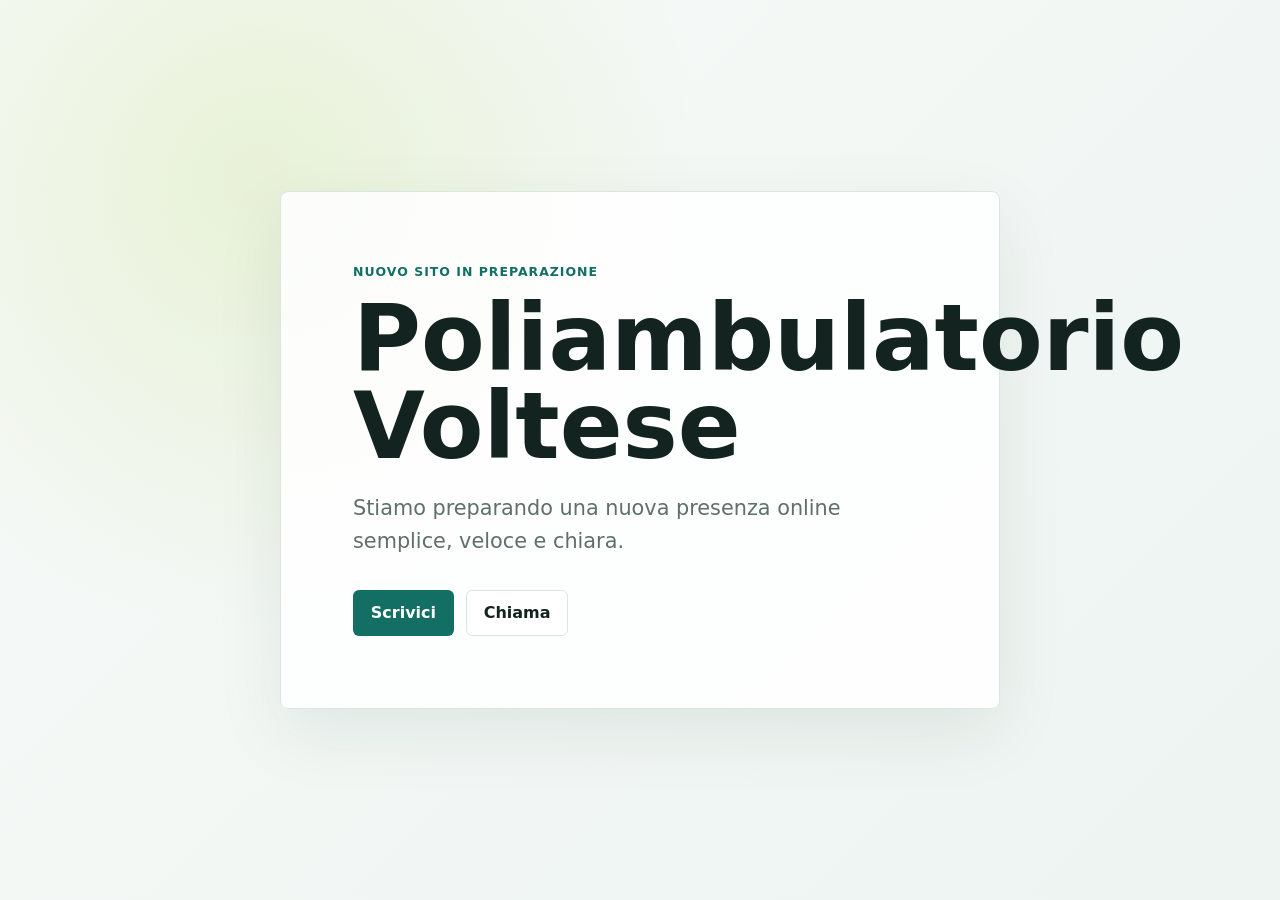
==== index.html @ 97bc20f8 "Initial static site scaffold" ====
<!doctype html>
<html lang="it">
  <head>
    <meta charset="utf-8">
    <meta name="viewport" content="width=device-width, initial-scale=1">
    <meta
      name="description"
      content="Sito ufficiale del Poliambulatorio Voltese. Pagina iniziale in preparazione."
    >
    <meta name="theme-color" content="#f7faf8">
    <meta property="og:title" content="Poliambulatorio Voltese">
    <meta
      property="og:description"
      content="Il nuovo sito del Poliambulatorio Voltese e in preparazione."
    >
    <meta property="og:type" content="website">
    <title>Poliambulatorio Voltese</title>
    <link rel="stylesheet" href="./styles.css">
  </head>
  <body>
    <main class="page-shell" aria-labelledby="site-title">
      <section class="intro">
        <p class="eyebrow">Nuovo sito in preparazione</p>
        <h1 id="site-title">Poliambulatorio Voltese</h1>
        <p class="lead">
          Stiamo preparando una nuova presenza online semplice, veloce e chiara.
        </p>
        <div class="actions" aria-label="Contatti principali">
          <a class="button button-primary" href="mailto:info@poliambulatoriovoltese.it">
            Scrivici
          </a>
          <a class="button button-secondary" href="tel:+390000000000">
            Chiama
          </a>
        </div>
      </section>
    </main>
  </body>
</html>
---- styles.css ----
:root {
  color-scheme: light;
  --bg: #f7faf8;
  --surface: #ffffff;
  --text: #13231f;
  --muted: #5f706b;
  --line: #dbe6e1;
  --primary: #136f63;
  --primary-dark: #0e554c;
  --accent: #b9d866;
  font-family:
    Inter, ui-sans-serif, system-ui, -apple-system, BlinkMacSystemFont, "Segoe UI",
    sans-serif;
}

* {
  box-sizing: border-box;
}

html {
  min-height: 100%;
  background: var(--bg);
}

body {
  min-height: 100vh;
  margin: 0;
  color: var(--text);
  background:
    radial-gradient(circle at 20% 20%, rgba(185, 216, 102, 0.22), transparent 28rem),
    linear-gradient(135deg, #f7faf8 0%, #edf4f1 100%);
}

a {
  color: inherit;
}

.page-shell {
  display: grid;
  min-height: 100vh;
  place-items: center;
  padding: clamp(1.25rem, 5vw, 4rem);
}

.intro {
  width: min(100%, 720px);
  padding: clamp(2rem, 7vw, 4.5rem);
  border: 1px solid var(--line);
  border-radius: 8px;
  background: color-mix(in srgb, var(--surface) 88%, transparent);
  box-shadow: 0 24px 70px rgba(19, 35, 31, 0.08);
}

.eyebrow {
  margin: 0 0 0.9rem;
  color: var(--primary);
  font-size: 0.78rem;
  font-weight: 700;
  letter-spacing: 0.08em;
  text-transform: uppercase;
}

h1 {
  margin: 0;
  max-width: 11ch;
  font-size: clamp(2.7rem, 8vw, 5.8rem);
  line-height: 0.95;
}

.lead {
  max-width: 36rem;
  margin: 1.35rem 0 0;
  color: var(--muted);
  font-size: clamp(1.05rem, 2vw, 1.3rem);
  line-height: 1.6;
}

.actions {
  display: flex;
  flex-wrap: wrap;
  gap: 0.75rem;
  margin-top: 2rem;
}

.button {
  display: inline-flex;
  min-height: 2.85rem;
  align-items: center;
  justify-content: center;
  border: 1px solid transparent;
  border-radius: 6px;
  padding: 0.75rem 1.05rem;
  font-weight: 700;
  line-height: 1;
  text-decoration: none;
}

.button-primary {
  color: #ffffff;
  background: var(--primary);
}

.button-primary:hover {
  background: var(--primary-dark);
}

.button-secondary {
  border-color: var(--line);
  color: var(--text);
  background: #ffffff;
}

.button-secondary:hover {
  border-color: color-mix(in srgb, var(--primary) 42%, var(--line));
}

@media (max-width: 520px) {
  .intro {
    padding: 1.5rem;
  }

  .actions {
    flex-direction: column;
  }

  .button {
    width: 100%;
  }
}
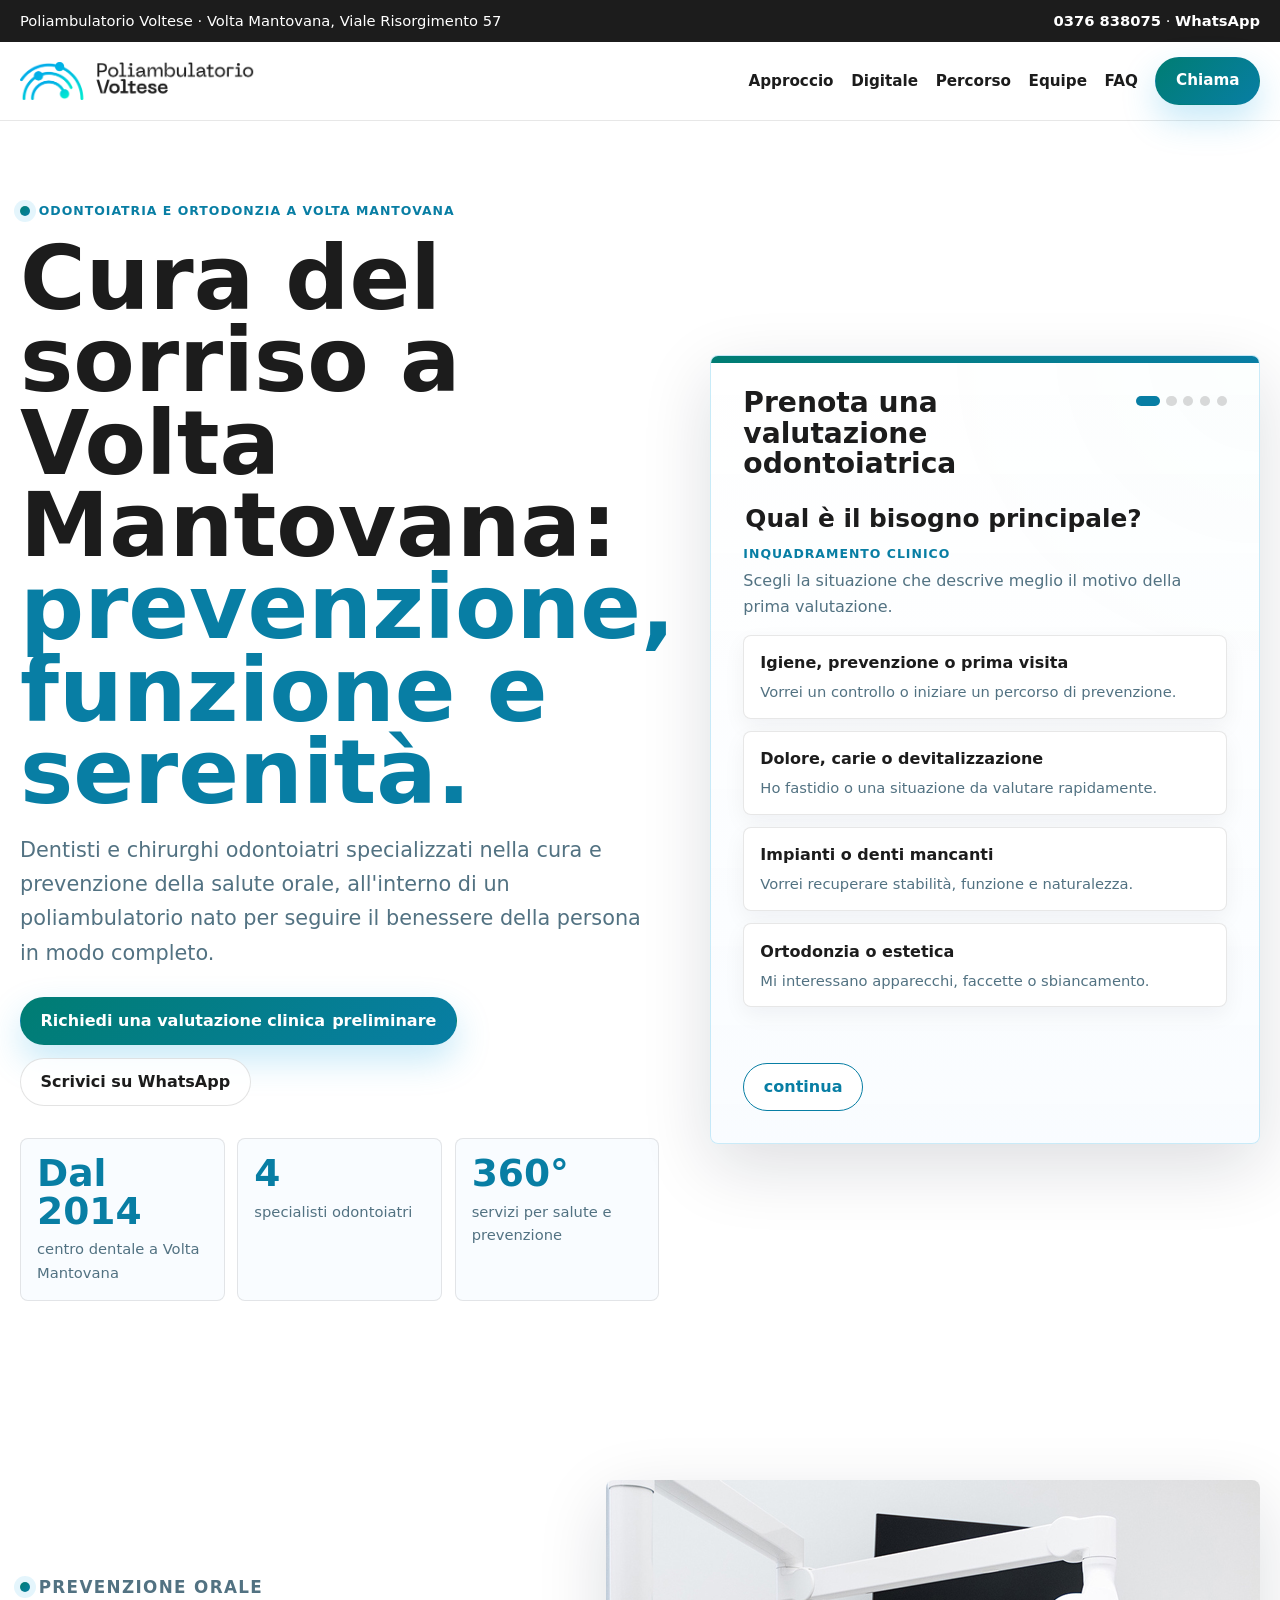
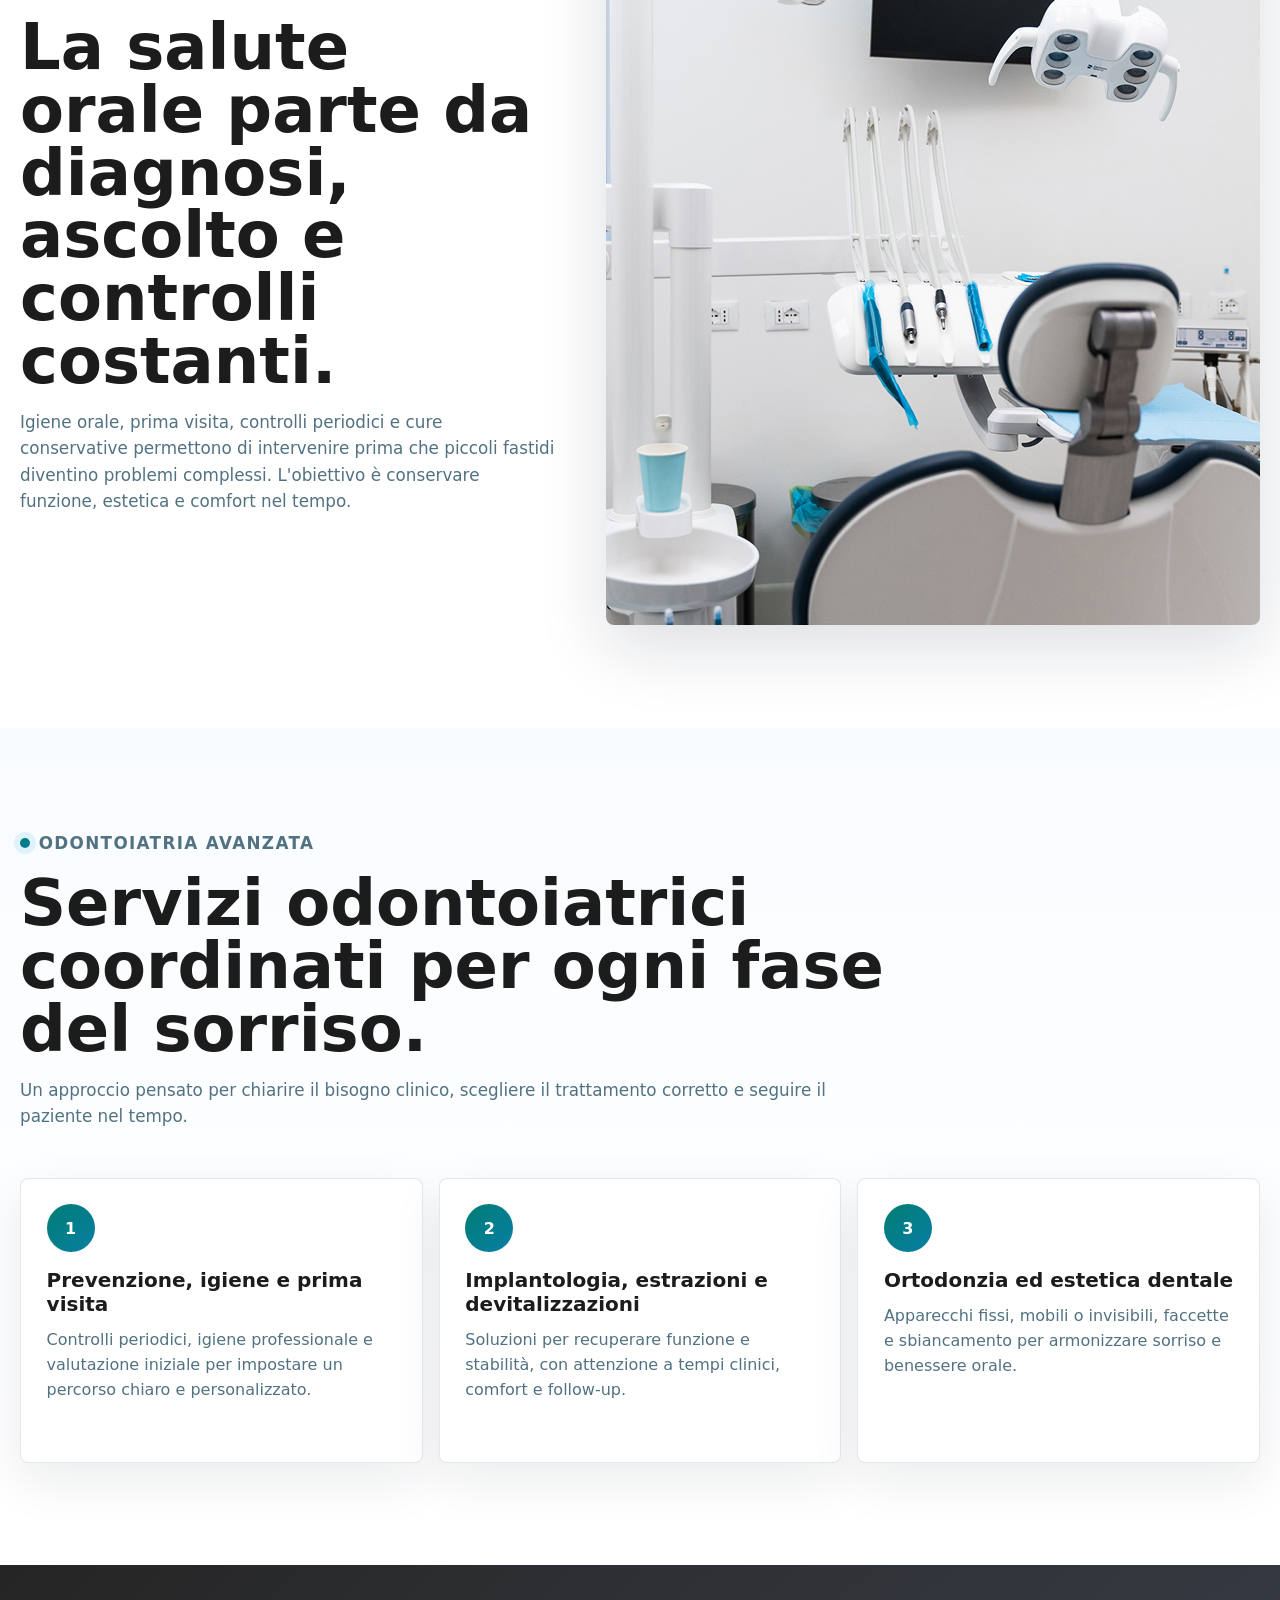
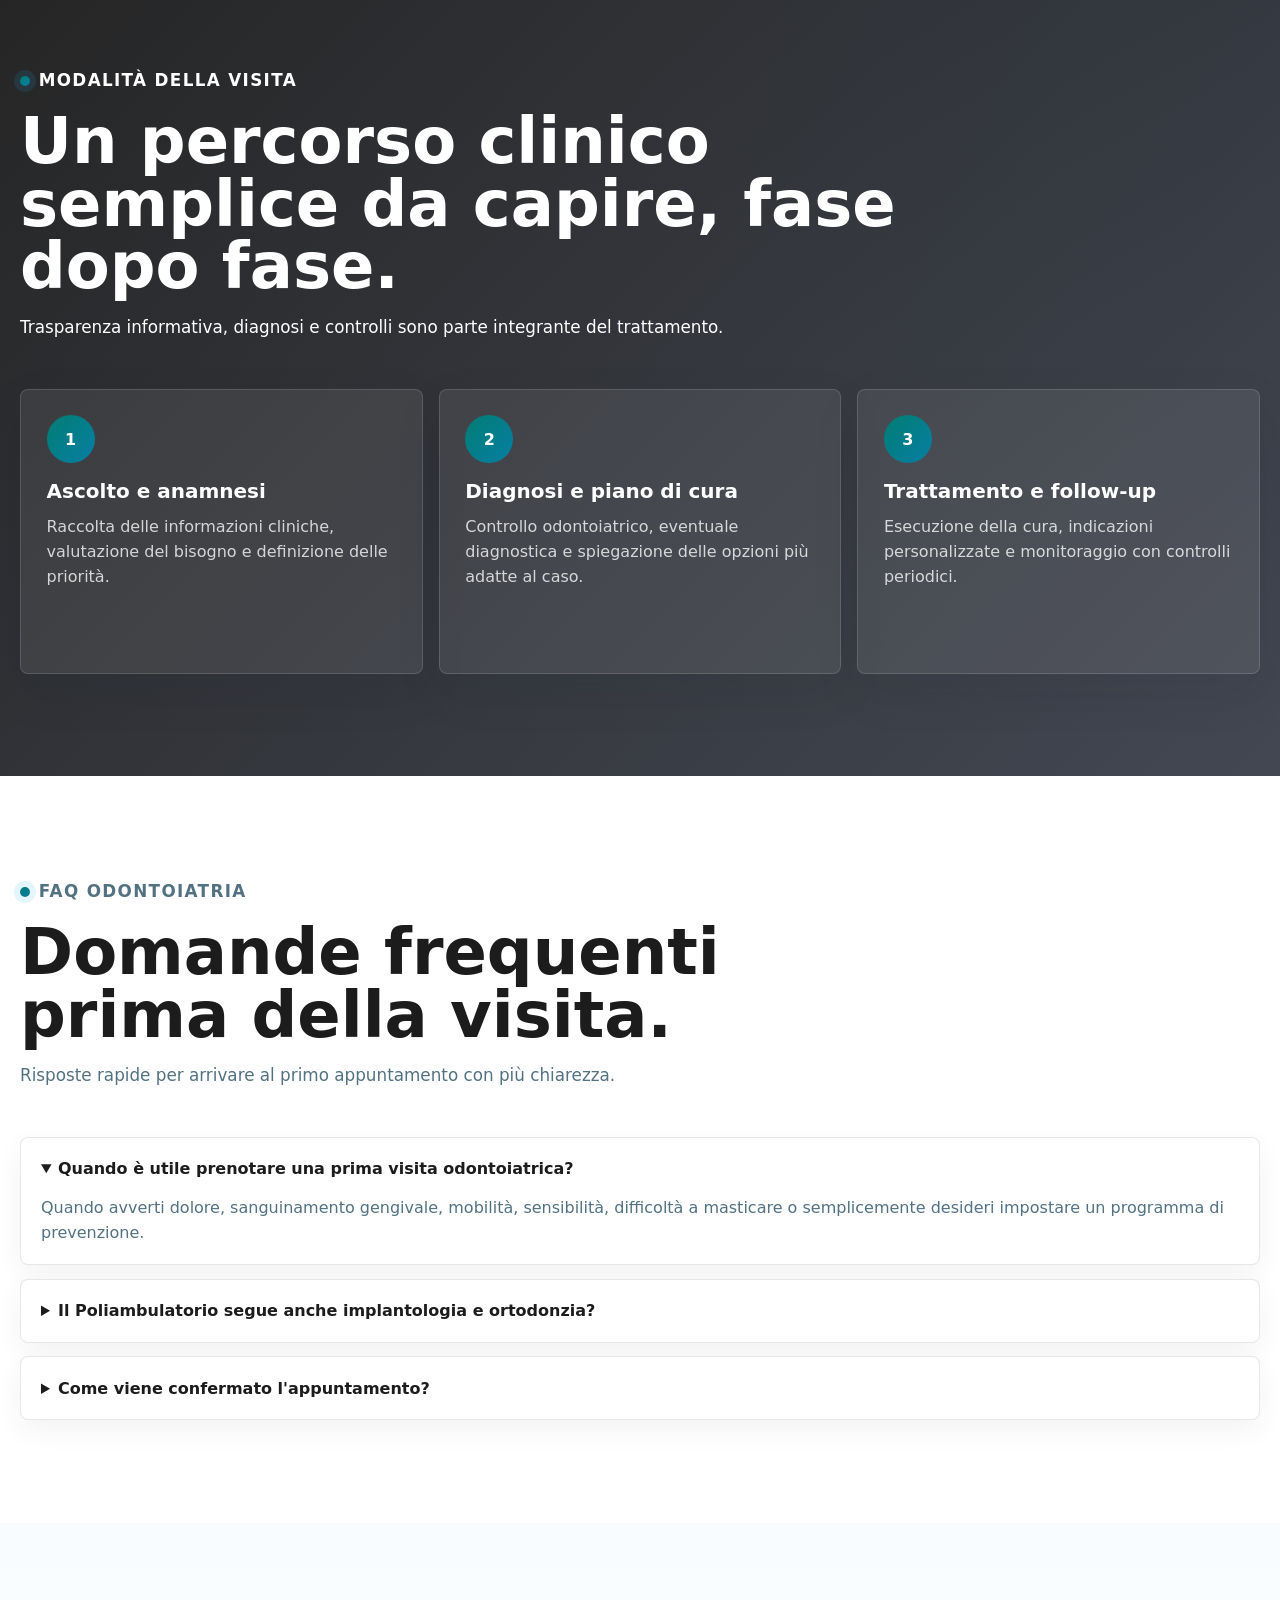
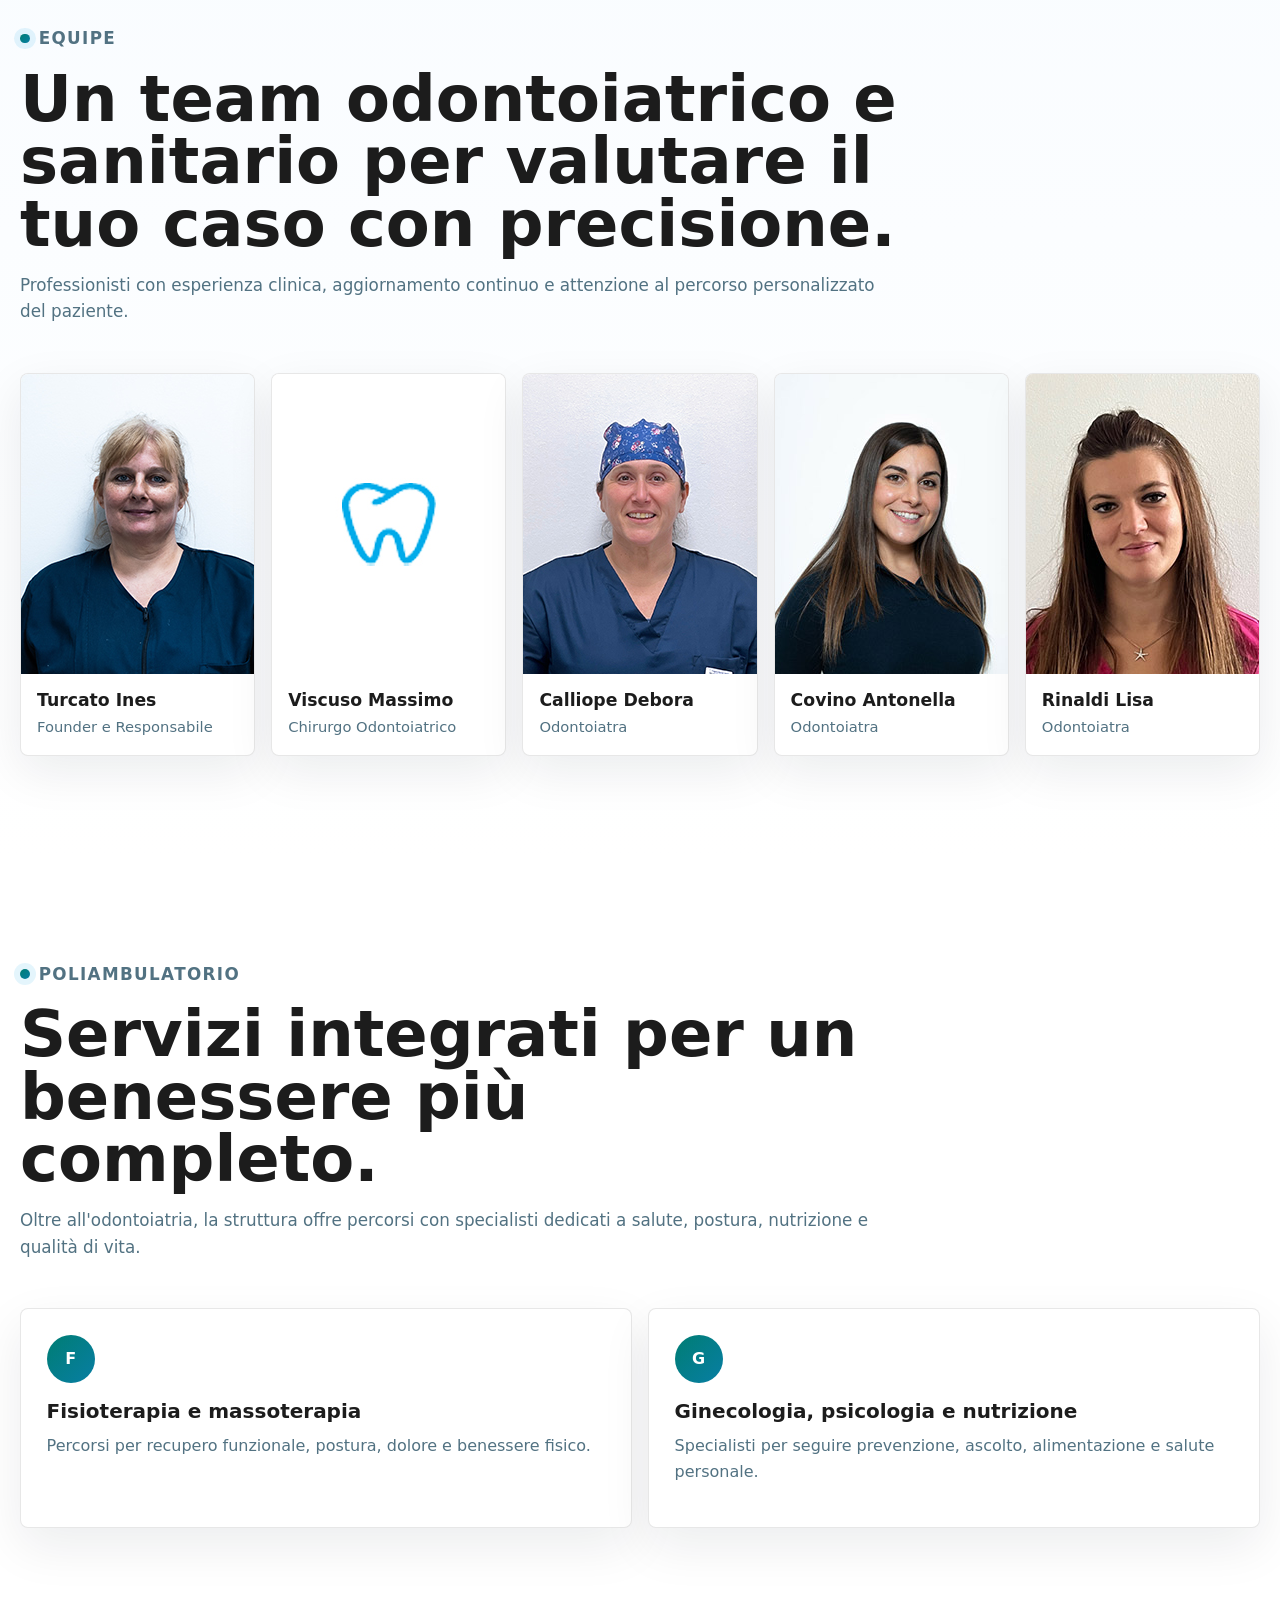
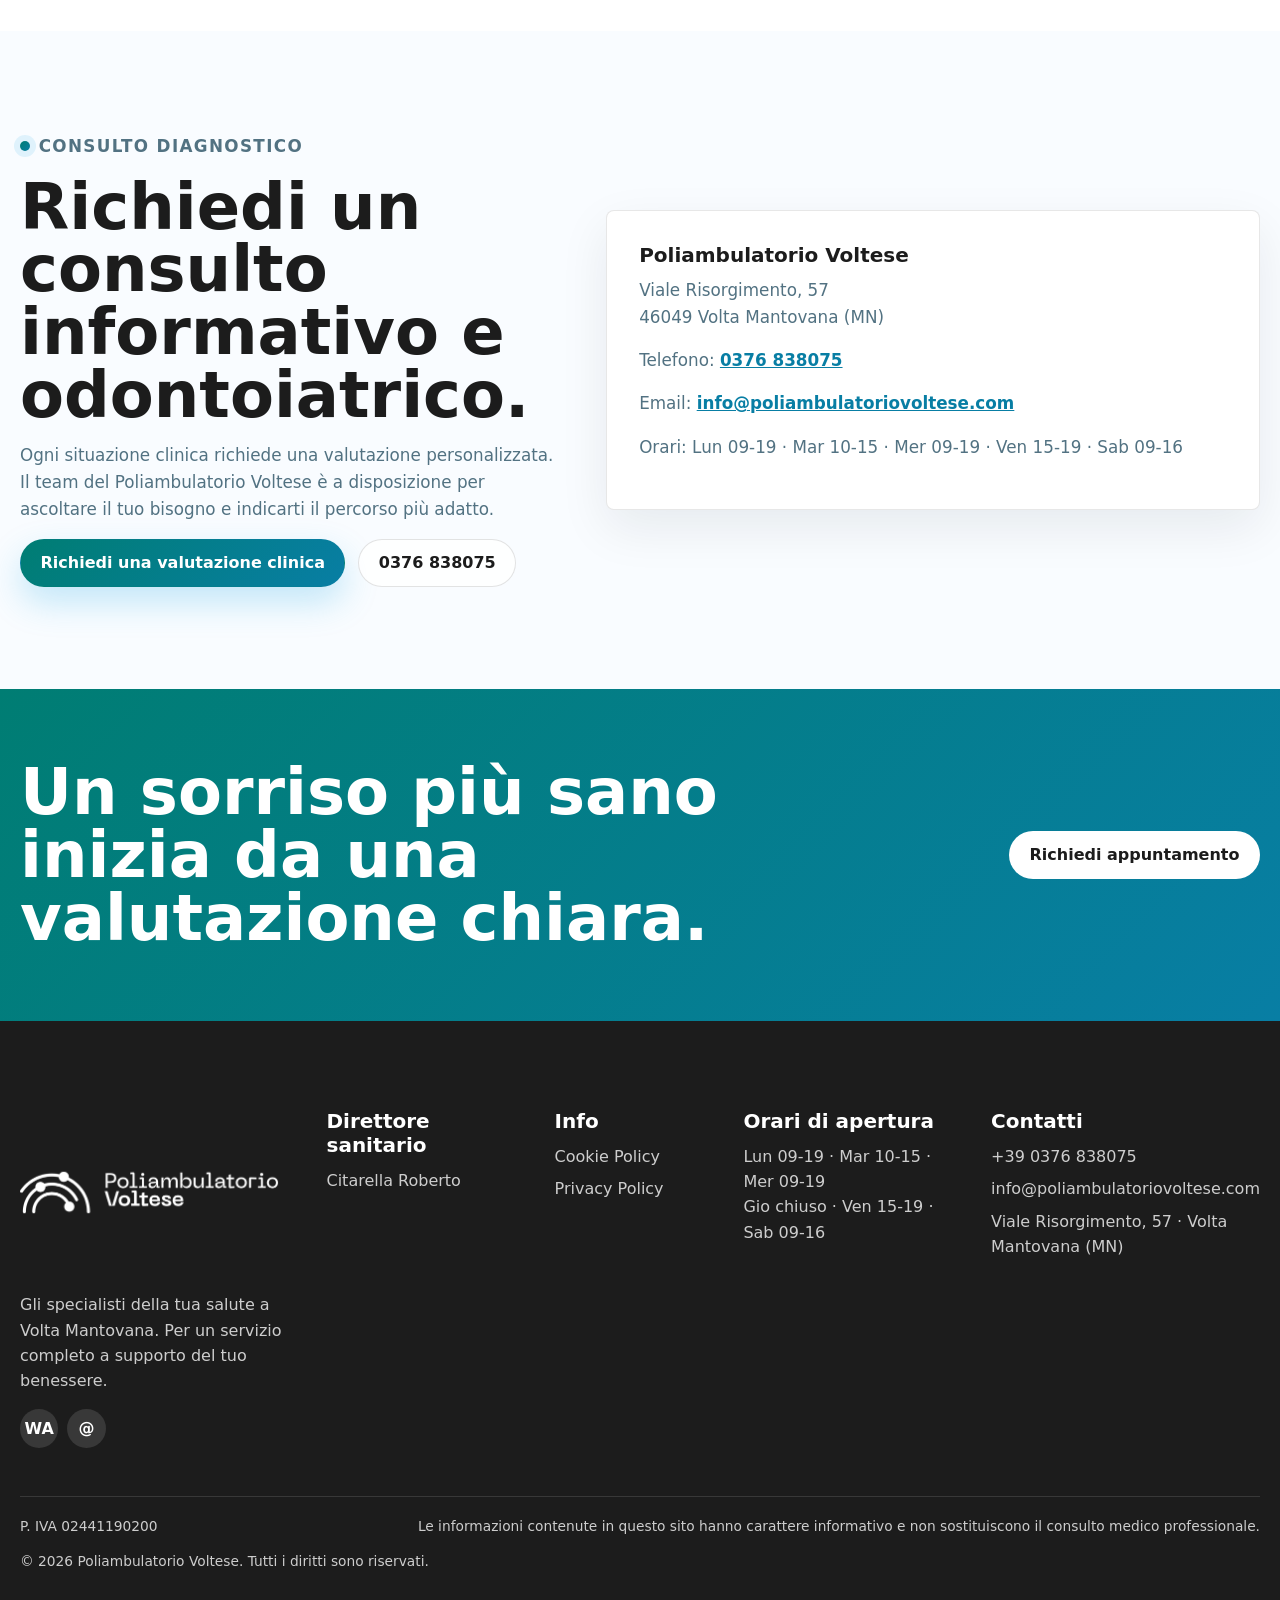
==== commit c9869699: "Build Voltese odontoiatria landing page" ====
--- a/index.html
+++ b/index.html
@@ -1,39 +1,505 @@
 <!doctype html>
-<html lang="it">
+<html lang="it" class="loader-active">
   <head>
     <meta charset="utf-8">
     <meta name="viewport" content="width=device-width, initial-scale=1">
+    <title>Odontoiatria e Ortodonzia a Volta Mantovana | Poliambulatorio Voltese</title>
     <meta
       name="description"
-      content="Sito ufficiale del Poliambulatorio Voltese. Pagina iniziale in preparazione."
+      content="Odontoiatria e ortodonzia a Volta Mantovana: prevenzione, implantologia, apparecchi, estetica dentale e visite personalizzate al Poliambulatorio Voltese."
     >
-    <meta name="theme-color" content="#f7faf8">
-    <meta property="og:title" content="Poliambulatorio Voltese">
+    <meta name="robots" content="index,follow,max-image-preview:large">
+    <meta name="theme-color" content="#1C1C1C">
+    <link rel="canonical" href="https://poliambulatoriovoltese.vercel.app/">
+    <link rel="icon" href="./assets/favicon-poliambulatorio-voltese.png" type="image/png">
+    <link rel="preload" as="image" href="./assets/logo-poliambulatorio-voltese.svg">
+
+    <meta property="og:type" content="website">
+    <meta property="og:locale" content="it_IT">
+    <meta property="og:title" content="Odontoiatria e Ortodonzia a Volta Mantovana">
     <meta
       property="og:description"
-      content="Il nuovo sito del Poliambulatorio Voltese e in preparazione."
+      content="Dentisti e odontoiatri specializzati nella cura e prevenzione della salute orale."
     >
-    <meta property="og:type" content="website">
-    <title>Poliambulatorio Voltese</title>
+    <meta property="og:url" content="https://poliambulatoriovoltese.vercel.app/">
+    <meta property="og:site_name" content="Poliambulatorio Voltese">
+    <meta property="og:image" content="https://poliambulatoriovoltese.vercel.app/assets/favicon-poliambulatorio-voltese.png">
+
     <link rel="stylesheet" href="./styles.css">
+    <script type="application/ld+json">
+      {
+        "@context": "https://schema.org",
+        "@type": "MedicalClinic",
+        "name": "Poliambulatorio Voltese",
+        "url": "https://poliambulatoriovoltese.vercel.app/",
+        "logo": "https://poliambulatoriovoltese.vercel.app/assets/logo-poliambulatorio-voltese.svg",
+        "image": "https://poliambulatoriovoltese.vercel.app/assets/studio-dentistico-1.jpg",
+        "telephone": "+390376838075",
+        "email": "info@poliambulatoriovoltese.com",
+        "vatID": "02441190200",
+        "address": {
+          "@type": "PostalAddress",
+          "streetAddress": "Viale Risorgimento, 57",
+          "addressLocality": "Volta Mantovana",
+          "postalCode": "46049",
+          "addressRegion": "MN",
+          "addressCountry": "IT"
+        },
+        "openingHoursSpecification": [
+          { "@type": "OpeningHoursSpecification", "dayOfWeek": "Monday", "opens": "09:00", "closes": "19:00" },
+          { "@type": "OpeningHoursSpecification", "dayOfWeek": "Tuesday", "opens": "10:00", "closes": "15:00" },
+          { "@type": "OpeningHoursSpecification", "dayOfWeek": "Wednesday", "opens": "09:00", "closes": "19:00" },
+          { "@type": "OpeningHoursSpecification", "dayOfWeek": "Friday", "opens": "15:00", "closes": "19:00" },
+          { "@type": "OpeningHoursSpecification", "dayOfWeek": "Saturday", "opens": "09:00", "closes": "16:00" }
+        ],
+        "medicalSpecialty": ["Dentistry", "Physiotherapy", "Gynecologic", "Psychiatric", "Nutrition"]
+      }
+    </script>
   </head>
   <body>
-    <main class="page-shell" aria-labelledby="site-title">
-      <section class="intro">
-        <p class="eyebrow">Nuovo sito in preparazione</p>
-        <h1 id="site-title">Poliambulatorio Voltese</h1>
-        <p class="lead">
-          Stiamo preparando una nuova presenza online semplice, veloce e chiara.
-        </p>
-        <div class="actions" aria-label="Contatti principali">
-          <a class="button button-primary" href="mailto:info@poliambulatoriovoltese.it">
-            Scrivici
-          </a>
-          <a class="button button-secondary" href="tel:+390000000000">
-            Chiama
-          </a>
+    <div class="page-loader" aria-hidden="true">
+      <div class="loader-logo">
+        <div class="loader-mark">
+          <img src="./assets/favicon-poliambulatorio-voltese.png" width="150" height="150" alt="">
+        </div>
+        <div class="loader-wordmark">
+          <span>POLIAMBULATORIO</span>
+          <strong>VOLTESE</strong>
+        </div>
+      </div>
+    </div>
+
+    <a class="skip" href="#main">Salta al contenuto</a>
+
+    <div class="topbar" id="top">
+      <div class="wrap">
+        <span>Poliambulatorio Voltese · Volta Mantovana, Viale Risorgimento 57</span>
+        <span>
+          <a href="tel:+390376838075">0376 838075</a>
+          ·
+          <a href="https://wa.me/+390376838075" rel="noopener">WhatsApp</a>
+        </span>
+      </div>
+    </div>
+
+    <header>
+      <nav class="nav wrap" aria-label="Navigazione principale">
+        <a class="brand" href="#top" aria-label="Poliambulatorio Voltese">
+          <img src="./assets/logo-poliambulatorio-voltese.svg" width="1048" height="167" alt="Poliambulatorio Voltese">
+        </a>
+        <div class="navlinks" aria-label="Sezioni pagina">
+          <a href="#approccio">Approccio</a>
+          <a href="#digitale">Digitale</a>
+          <a href="#percorso">Percorso</a>
+          <a href="#equipe">Equipe</a>
+          <a href="#faq">FAQ</a>
+          <a class="btn btn-primary" href="tel:+390376838075">Chiama</a>
+        </div>
+        <button class="menu-toggle" type="button" aria-expanded="false" aria-controls="mobile-menu" aria-label="Apri menu">
+          <span></span><span></span><span></span>
+        </button>
+      </nav>
+      <div class="mobile-menu" id="mobile-menu" hidden>
+        <div class="mobile-menu-panel wrap">
+          <div class="mobile-menu-links">
+            <a href="#top">Home</a>
+            <a href="#approccio">Approccio</a>
+            <a href="#digitale">Digitale</a>
+            <a href="#percorso">Percorso</a>
+            <a href="#equipe">Equipe</a>
+            <a href="#faq">FAQ</a>
+          </div>
+          <div class="mobile-menu-actions">
+            <a class="btn btn-ghost" href="tel:+390376838075">Chiama Studio</a>
+            <a class="btn btn-primary" href="#prenota">Prenota Visita</a>
+          </div>
+        </div>
+      </div>
+    </header>
+
+    <main id="main">
+      <section class="hero wrap" aria-labelledby="hero-title">
+        <div class="hero-copy reveal">
+          <p class="eyebrow"><span class="dot"></span> Odontoiatria e ortodonzia a Volta Mantovana</p>
+          <h1 id="hero-title">
+            Cura del sorriso a Volta Mantovana:
+            <span class="hero-title-accent">prevenzione, funzione e serenità.</span>
+          </h1>
+          <p class="lead">
+            Dentisti e chirurghi odontoiatri specializzati nella cura e prevenzione della salute orale,
+            all'interno di un poliambulatorio nato per seguire il benessere della persona in modo completo.
+          </p>
+          <div class="cta-row">
+            <a class="btn btn-primary" href="#prenota">
+              Richiedi una valutazione clinica
+              <span class="hero-desktop-label">preliminare</span>
+            </a>
+            <a class="btn btn-ghost" href="https://wa.me/+390376838075?text=Buongiorno%2C%20vorrei%20ricevere%20informazioni%20sui%20servizi%20odontoiatrici." rel="noopener">
+              Scrivici su WhatsApp
+            </a>
+          </div>
+          <div class="micro-proof" aria-label="Punti di forza">
+            <div class="proof-item"><strong>Dal 2014</strong><span>centro dentale a Volta Mantovana</span></div>
+            <div class="proof-item"><strong>4</strong><span>specialisti odontoiatri</span></div>
+            <div class="proof-item"><strong>360°</strong><span>servizi per salute e prevenzione</span></div>
+          </div>
+        </div>
+
+        <form class="glass-form reveal delay-1" id="prenota" action="mailto:info@poliambulatoriovoltese.com" method="post" enctype="text/plain">
+          <div class="form-head">
+            <h2>Prenota una valutazione odontoiatrica</h2>
+            <div class="progress" aria-hidden="true">
+              <span class="is-active"></span><span></span><span></span><span></span><span></span>
+            </div>
+          </div>
+
+          <fieldset class="form-step is-active" data-step="0">
+            <p class="quiz-kicker">Inquadramento clinico</p>
+            <legend class="quiz-title">Qual è il bisogno principale?</legend>
+            <p class="quiz-copy">Scegli la situazione che descrive meglio il motivo della prima valutazione.</p>
+            <div class="quiz-options">
+              <button type="button" class="choice-btn" data-name="Problema" data-value="Igiene, prevenzione o prima visita">
+                <strong>Igiene, prevenzione o prima visita</strong>
+                <span>Vorrei un controllo o iniziare un percorso di prevenzione.</span>
+              </button>
+              <button type="button" class="choice-btn" data-name="Problema" data-value="Dolore, carie o devitalizzazione">
+                <strong>Dolore, carie o devitalizzazione</strong>
+                <span>Ho fastidio o una situazione da valutare rapidamente.</span>
+              </button>
+              <button type="button" class="choice-btn" data-name="Problema" data-value="Impianti o denti mancanti">
+                <strong>Impianti o denti mancanti</strong>
+                <span>Vorrei recuperare stabilità, funzione e naturalezza.</span>
+              </button>
+              <button type="button" class="choice-btn" data-name="Problema" data-value="Ortodonzia o estetica">
+                <strong>Ortodonzia o estetica</strong>
+                <span>Mi interessano apparecchi, faccette o sbiancamento.</span>
+              </button>
+            </div>
+          </fieldset>
+
+          <fieldset class="form-step" data-step="1" hidden>
+            <p class="quiz-kicker">Obiettivo desiderato</p>
+            <legend class="quiz-title">Cosa vuoi ottenere davvero?</legend>
+            <p class="quiz-copy">Questa risposta aiuta lo studio a preparare una prima indicazione più utile.</p>
+            <div class="quiz-options">
+              <button type="button" class="choice-btn" data-name="Obiettivo" data-value="Masticare meglio e senza fastidi">
+                <strong>Masticare meglio e senza fastidi</strong>
+                <span>Voglio tornare a mangiare con più sicurezza.</span>
+              </button>
+              <button type="button" class="choice-btn" data-name="Obiettivo" data-value="Sorriso più naturale e curato">
+                <strong>Sorriso più naturale e curato</strong>
+                <span>Mi interessa molto anche il risultato estetico.</span>
+              </button>
+              <button type="button" class="choice-btn" data-name="Obiettivo" data-value="Capire tempi e percorso clinico">
+                <strong>Capire tempi e percorso clinico</strong>
+                <span>Vorrei sapere quali fasi mi aspettano.</span>
+              </button>
+              <button type="button" class="choice-btn" data-name="Obiettivo" data-value="Seconda opinione">
+                <strong>Seconda opinione</strong>
+                <span>Ho già una diagnosi e desidero rivalutarla.</span>
+              </button>
+            </div>
+          </fieldset>
+
+          <fieldset class="form-step" data-step="2" hidden>
+            <p class="quiz-kicker">Preferenza appuntamento</p>
+            <legend class="quiz-title">Scegli una data indicativa</legend>
+            <p class="quiz-copy">La data è indicativa: il Poliambulatorio ti ricontatterà per confermare.</p>
+            <div class="calendar-head">
+              <strong class="calendar-title" aria-live="polite">Prossimi giorni disponibili</strong>
+              <div class="calendar-nav" aria-hidden="true">
+                <button type="button" disabled>‹</button>
+                <button type="button" disabled>›</button>
+              </div>
+            </div>
+            <div class="calendar-grid" id="calendar-grid" aria-label="Date disponibili"></div>
+          </fieldset>
+
+          <fieldset class="form-step" data-step="3" hidden>
+            <p class="quiz-kicker">Orario preferito</p>
+            <legend class="quiz-title">Scegli una fascia oraria</legend>
+            <p class="quiz-copy">Gli slot seguono gli orari comunicati dallo studio e restano da confermare.</p>
+            <div class="slot-grid">
+              <button type="button" class="choice-btn" data-name="Orario" data-value="Mattina">Mattina <span>09:00 - 12:00</span></button>
+              <button type="button" class="choice-btn" data-name="Orario" data-value="Primo pomeriggio">Primo pomeriggio <span>14:00 - 16:00</span></button>
+              <button type="button" class="choice-btn" data-name="Orario" data-value="Tardo pomeriggio">Tardo pomeriggio <span>16:00 - 19:00</span></button>
+            </div>
+          </fieldset>
+
+          <fieldset class="form-step" data-step="4" hidden>
+            <p class="quiz-kicker">Dati di contatto</p>
+            <legend class="quiz-title">Lascia i tuoi recapiti</legend>
+            <p class="quiz-copy">I dati servono solo per ricontattarti e confermare la richiesta.</p>
+            <div class="field-grid">
+              <label>
+                <span>Nome e cognome</span>
+                <input name="Nome" autocomplete="name" required>
+              </label>
+              <label>
+                <span>Telefono</span>
+                <input name="Telefono" inputmode="tel" autocomplete="tel" required>
+              </label>
+              <label>
+                <span>Email</span>
+                <input name="Email" type="email" autocomplete="email">
+              </label>
+              <label class="full">
+                <span>Note/Messaggio</span>
+                <textarea name="Messaggio" rows="4"></textarea>
+              </label>
+            </div>
+            <div class="summary-box" aria-live="polite"></div>
+          </fieldset>
+
+          <p class="form-error" role="alert"></p>
+          <div class="form-actions">
+            <button class="btn btn-ghost" type="button" data-prev hidden>torna indietro</button>
+            <button class="btn btn-outline-fill" type="button" data-next>continua</button>
+            <button class="btn btn-primary" type="submit" hidden>Invia richiesta</button>
+          </div>
+        </form>
+      </section>
+
+      <section class="problem wrap" id="approccio">
+        <div class="problem-grid">
+          <div class="problem-copy reveal">
+            <p class="eyebrow"><span class="dot"></span> Prevenzione orale</p>
+            <h2>La salute orale parte da diagnosi, ascolto e controlli costanti.</h2>
+            <p>
+              Igiene orale, prima visita, controlli periodici e cure conservative permettono di intervenire
+              prima che piccoli fastidi diventino problemi complessi. L'obiettivo è conservare funzione,
+              estetica e comfort nel tempo.
+            </p>
+          </div>
+          <div class="problem-media reveal delay-1">
+            <img src="./assets/studio-dentistico-1.jpg" width="1000" height="745" alt="Studio odontoiatrico del Poliambulatorio Voltese" loading="lazy">
+          </div>
+        </div>
+      </section>
+
+      <section class="soft" id="digitale">
+        <div class="wrap">
+          <div class="section-head reveal">
+            <p class="eyebrow"><span class="dot"></span> Odontoiatria avanzata</p>
+            <h2>Servizi odontoiatrici coordinati per ogni fase del sorriso.</h2>
+            <p>Un approccio pensato per chiarire il bisogno clinico, scegliere il trattamento corretto e seguire il paziente nel tempo.</p>
+          </div>
+          <div class="solution-grid">
+            <article class="info-card reveal">
+              <span>1</span>
+              <h3>Prevenzione, igiene e prima visita</h3>
+              <p>Controlli periodici, igiene professionale e valutazione iniziale per impostare un percorso chiaro e personalizzato.</p>
+            </article>
+            <article class="info-card reveal delay-1">
+              <span>2</span>
+              <h3>Implantologia, estrazioni e devitalizzazioni</h3>
+              <p>Soluzioni per recuperare funzione e stabilità, con attenzione a tempi clinici, comfort e follow-up.</p>
+            </article>
+            <article class="info-card reveal delay-2">
+              <span>3</span>
+              <h3>Ortodonzia ed estetica dentale</h3>
+              <p>Apparecchi fissi, mobili o invisibili, faccette e sbiancamento per armonizzare sorriso e benessere orale.</p>
+            </article>
+          </div>
+        </div>
+      </section>
+
+      <section class="band" id="percorso">
+        <div class="wrap">
+          <div class="section-head reveal">
+            <p class="eyebrow"><span class="dot"></span> Modalità della visita</p>
+            <h2>Un percorso clinico semplice da capire, fase dopo fase.</h2>
+            <p>Trasparenza informativa, diagnosi e controlli sono parte integrante del trattamento.</p>
+          </div>
+          <div class="phases">
+            <article class="phase reveal">
+              <span>1</span>
+              <h3>Ascolto e anamnesi</h3>
+              <p>Raccolta delle informazioni cliniche, valutazione del bisogno e definizione delle priorità.</p>
+            </article>
+            <article class="phase reveal delay-1">
+              <span>2</span>
+              <h3>Diagnosi e piano di cura</h3>
+              <p>Controllo odontoiatrico, eventuale diagnostica e spiegazione delle opzioni più adatte al caso.</p>
+            </article>
+            <article class="phase reveal delay-2">
+              <span>3</span>
+              <h3>Trattamento e follow-up</h3>
+              <p>Esecuzione della cura, indicazioni personalizzate e monitoraggio con controlli periodici.</p>
+            </article>
+          </div>
+        </div>
+      </section>
+
+      <section class="faq wrap" id="faq">
+        <div class="section-head reveal">
+          <p class="eyebrow"><span class="dot"></span> FAQ odontoiatria</p>
+          <h2>Domande frequenti prima della visita.</h2>
+          <p>Risposte rapide per arrivare al primo appuntamento con più chiarezza.</p>
+        </div>
+        <div class="faq-list">
+          <details class="reveal" open>
+            <summary>Quando è utile prenotare una prima visita odontoiatrica?</summary>
+            <p>Quando avverti dolore, sanguinamento gengivale, mobilità, sensibilità, difficoltà a masticare o semplicemente desideri impostare un programma di prevenzione.</p>
+          </details>
+          <details class="reveal delay-1">
+            <summary>Il Poliambulatorio segue anche implantologia e ortodonzia?</summary>
+            <p>Sì. L'area odontoiatrica include impianti, apparecchi fissi e mobili, apparecchio invisibile, parodontologia, faccette e sbiancamento.</p>
+          </details>
+          <details class="reveal delay-2">
+            <summary>Come viene confermato l'appuntamento?</summary>
+            <p>Dopo la richiesta, lo studio ricontatta il paziente telefonicamente o via email per confermare giorno, orario e motivo della visita.</p>
+          </details>
+        </div>
+      </section>
+
+      <section class="soft" id="equipe">
+        <div class="wrap">
+          <div class="section-head reveal">
+            <p class="eyebrow"><span class="dot"></span> Equipe</p>
+            <h2>Un team odontoiatrico e sanitario per valutare il tuo caso con precisione.</h2>
+            <p>Professionisti con esperienza clinica, aggiornamento continuo e attenzione al percorso personalizzato del paziente.</p>
+          </div>
+          <div class="staff-grid">
+            <article class="staff-card reveal">
+              <img src="./assets/staff-turcato.jpg" width="300" height="300" alt="Turcato Ines" loading="lazy">
+              <h3>Turcato Ines</h3>
+              <p>Founder e Responsabile</p>
+            </article>
+            <article class="staff-card reveal delay-1">
+              <img src="./assets/staff-viscuso.jpg" width="300" height="300" alt="Viscuso Massimo" loading="lazy">
+              <h3>Viscuso Massimo</h3>
+              <p>Chirurgo Odontoiatrico</p>
+            </article>
+            <article class="staff-card reveal delay-2">
+              <img src="./assets/staff-calliope.jpg" width="300" height="300" alt="Calliope Debora" loading="lazy">
+              <h3>Calliope Debora</h3>
+              <p>Odontoiatra</p>
+            </article>
+            <article class="staff-card reveal">
+              <img src="./assets/staff-covino.jpg" width="300" height="300" alt="Covino Antonella" loading="lazy">
+              <h3>Covino Antonella</h3>
+              <p>Odontoiatra</p>
+            </article>
+            <article class="staff-card reveal delay-1">
+              <img src="./assets/staff-rinaldi.jpg" width="300" height="300" alt="Rinaldi Lisa" loading="lazy">
+              <h3>Rinaldi Lisa</h3>
+              <p>Odontoiatra</p>
+            </article>
+          </div>
+        </div>
+      </section>
+
+      <section class="finance-section wrap">
+        <div class="section-head reveal">
+          <p class="eyebrow"><span class="dot"></span> Poliambulatorio</p>
+          <h2>Servizi integrati per un benessere più completo.</h2>
+          <p>Oltre all'odontoiatria, la struttura offre percorsi con specialisti dedicati a salute, postura, nutrizione e qualità di vita.</p>
+        </div>
+        <div class="finance-grid">
+          <article class="finance-card reveal">
+            <div class="finance-logo">F</div>
+            <h3>Fisioterapia e massoterapia</h3>
+            <p>Percorsi per recupero funzionale, postura, dolore e benessere fisico.</p>
+          </article>
+          <article class="finance-card reveal delay-1">
+            <div class="finance-logo">G</div>
+            <h3>Ginecologia, psicologia e nutrizione</h3>
+            <p>Specialisti per seguire prevenzione, ascolto, alimentazione e salute personale.</p>
+          </article>
+        </div>
+      </section>
+
+      <section class="closing-section">
+        <div class="closing wrap">
+          <div class="closing-copy reveal">
+            <p class="eyebrow"><span class="dot"></span> Consulto diagnostico</p>
+            <h2>Richiedi un consulto informativo e odontoiatrico.</h2>
+            <p>
+              Ogni situazione clinica richiede una valutazione personalizzata. Il team del Poliambulatorio Voltese
+              è a disposizione per ascoltare il tuo bisogno e indicarti il percorso più adatto.
+            </p>
+            <div class="cta-row">
+              <a class="btn btn-primary" href="#prenota">Richiedi una valutazione clinica</a>
+              <a class="btn btn-ghost" href="tel:+390376838075">0376 838075</a>
+            </div>
+          </div>
+          <address class="contact-panel reveal delay-1">
+            <h3>Poliambulatorio Voltese</h3>
+            <p>Viale Risorgimento, 57<br>46049 Volta Mantovana (MN)</p>
+            <p>Telefono: <a href="tel:+390376838075">0376 838075</a></p>
+            <p>Email: <a href="mailto:info@poliambulatoriovoltese.com">info@poliambulatoriovoltese.com</a></p>
+            <p>Orari: Lun 09-19 · Mar 10-15 · Mer 09-19 · Ven 15-19 · Sab 09-16</p>
+          </address>
+        </div>
+      </section>
+
+      <section class="footer-cta">
+        <div class="wrap">
+          <h2>Un sorriso più sano inizia da una valutazione chiara.</h2>
+          <a class="btn btn-accent" href="#prenota">Richiedi appuntamento</a>
         </div>
       </section>
     </main>
+
+    <footer class="footer-main">
+      <div class="wrap footer-grid">
+        <div class="footer-brand">
+          <img src="./assets/logo-poliambulatorio-voltese.svg" width="1048" height="167" alt="Poliambulatorio Voltese">
+          <p>Gli specialisti della tua salute a Volta Mantovana. Per un servizio completo a supporto del tuo benessere.</p>
+          <div class="footer-social">
+            <a href="https://wa.me/+390376838075" rel="noopener" aria-label="WA WhatsApp">WA</a>
+            <a href="mailto:info@poliambulatoriovoltese.com" aria-label="@ Email">@</a>
+          </div>
+        </div>
+        <div>
+          <h3>Direttore sanitario</h3>
+          <p>Citarella Roberto</p>
+        </div>
+        <div>
+          <h3>Info</h3>
+          <ul>
+            <li><a href="https://www.iubenda.com/privacy-policy/475640561/cookie-policy" rel="noopener">Cookie Policy</a></li>
+            <li><a href="https://www.iubenda.com/privacy-policy/475640561" rel="noopener">Privacy Policy</a></li>
+          </ul>
+        </div>
+        <div>
+          <h3>Orari di apertura</h3>
+          <p>Lun 09-19 · Mar 10-15 · Mer 09-19<br>Gio chiuso · Ven 15-19 · Sab 09-16</p>
+        </div>
+        <div>
+          <h3>Contatti</h3>
+          <ul>
+            <li><a href="tel:+390376838075">+39 0376 838075</a></li>
+            <li><a href="mailto:info@poliambulatoriovoltese.com">info@poliambulatoriovoltese.com</a></li>
+            <li>Viale Risorgimento, 57 · Volta Mantovana (MN)</li>
+          </ul>
+        </div>
+      </div>
+      <div class="wrap footer-legal">
+        <span>P. IVA 02441190200</span>
+        <span>Le informazioni contenute in questo sito hanno carattere informativo e non sostituiscono il consulto medico professionale.</span>
+        <span>© 2026 Poliambulatorio Voltese. Tutti i diritti sono riservati.</span>
+      </div>
+    </footer>
+
+    <div class="mobile-cta" aria-label="Azioni rapide">
+      <a href="tel:+390376838075">Chiama Ora</a>
+      <a href="#prenota">Prenota Ora</a>
+    </div>
+
+    <aside class="whatsapp-prompt" aria-live="polite">
+      <div class="whatsapp-prompt-card">
+        <button class="whatsapp-prompt-close" type="button" aria-label="Chiudi messaggio">×</button>
+        <p class="whatsapp-prompt-kicker">Hai una domanda?</p>
+        <h2>Dubbi sul trattamento?</h2>
+        <p>Scrivici su WhatsApp: ti ascolteremo e ti aiuteremo a capire quale percorso può essere più adatto al tuo caso.</p>
+        <a class="btn btn-primary" href="https://wa.me/+390376838075?text=Buongiorno%2C%20vorrei%20ricevere%20informazioni%20sui%20servizi%20odontoiatrici." rel="noopener">
+          Scrivici su WhatsApp
+        </a>
+      </div>
+    </aside>
+
+    <script src="./script.js" defer></script>
   </body>
 </html>
--- a/styles.css
+++ b/styles.css
@@ -1,16 +1,22 @@
 :root {
   color-scheme: light;
-  --bg: #f7faf8;
-  --surface: #ffffff;
-  --text: #13231f;
-  --muted: #5f706b;
-  --line: #dbe6e1;
-  --primary: #136f63;
-  --primary-dark: #0e554c;
-  --accent: #b9d866;
-  font-family:
-    Inter, ui-sans-serif, system-ui, -apple-system, BlinkMacSystemFont, "Segoe UI",
-    sans-serif;
+  --primary: #1c1c1c;
+  --secondary: #f9fcff;
+  --text: #527282;
+  --brand-sky: #22abe3;
+  --brand-mint: #00c9b5;
+  --accent: #087ea4;
+  --accent-2: #007d73;
+  --white: #ffffff;
+  --divider: rgba(28, 28, 28, 0.1);
+  --soft-accent: #e3fbf8;
+  --ink: #111827;
+  --heading: #1c1c1c;
+  --body-text: #527282;
+  --body-strong: #365d6e;
+  --success: #287269;
+  --shadow: 0 22px 70px rgba(17, 24, 39, 0.14);
+  font-family: Montserrat, ui-sans-serif, system-ui, -apple-system, BlinkMacSystemFont, "Segoe UI", sans-serif;
 }
 
 * {
@@ -18,112 +24,1192 @@
 }
 
 html {
-  min-height: 100%;
-  background: var(--bg);
+  scroll-behavior: smooth;
+}
+
+section,
+form {
+  scroll-margin-top: 96px;
 }
 
 body {
-  min-height: 100vh;
   margin: 0;
-  color: var(--text);
-  background:
-    radial-gradient(circle at 20% 20%, rgba(185, 216, 102, 0.22), transparent 28rem),
-    linear-gradient(135deg, #f7faf8 0%, #edf4f1 100%);
+  color: var(--primary);
+  background: var(--white);
+  font-size: 16px;
+  line-height: 1.58;
+  text-rendering: optimizeLegibility;
+  -webkit-font-smoothing: antialiased;
+}
+
+html.loader-active,
+html.loader-active body {
+  overflow: hidden;
+}
+
+img {
+  display: block;
+  max-width: 100%;
 }
 
 a {
   color: inherit;
 }
 
-.page-shell {
-  display: grid;
-  min-height: 100vh;
+button,
+input,
+textarea {
+  font: inherit;
+}
+
+button {
+  cursor: pointer;
+}
+
+[hidden] {
+  display: none !important;
+}
+
+:focus-visible {
+  outline: 3px solid color-mix(in srgb, var(--accent) 72%, white);
+  outline-offset: 4px;
+}
+
+.page-loader {
+  position: fixed;
+  inset: 0;
+  z-index: 9999;
+  display: grid;
   place-items: center;
-  padding: clamp(1.25rem, 5vw, 4rem);
-}
-
-.intro {
-  width: min(100%, 720px);
-  padding: clamp(2rem, 7vw, 4.5rem);
-  border: 1px solid var(--line);
+  background: linear-gradient(135deg, var(--accent-2), var(--accent));
+  opacity: 1;
+  visibility: visible;
+  transition: opacity 0.38s ease, visibility 0.38s ease;
+}
+
+.page-loader.loader-hidden {
+  opacity: 0;
+  visibility: hidden;
+  pointer-events: none;
+}
+
+.loader-logo {
+  display: grid;
+  justify-items: center;
+  gap: 0.85rem;
+  filter: drop-shadow(0 18px 34px rgba(9, 40, 56, 0.18));
+  animation: loader-pop 0.9s cubic-bezier(0.2, 0.8, 0.2, 1) both;
+}
+
+.loader-mark {
+  width: clamp(92px, 13vw, 142px);
+  aspect-ratio: 1;
+}
+
+.loader-mark img {
+  width: 100%;
+  height: 100%;
+  object-fit: contain;
+}
+
+.loader-wordmark {
+  display: grid;
+  justify-items: center;
+  color: var(--white);
+  line-height: 0.95;
+  text-align: center;
+}
+
+.loader-wordmark span {
+  font-size: clamp(0.82rem, 1.65vw, 1.1rem);
+  font-weight: 760;
+}
+
+.loader-wordmark strong {
+  font-size: clamp(1.02rem, 2vw, 1.42rem);
+  font-weight: 950;
+}
+
+@keyframes loader-pop {
+  0% {
+    opacity: 0;
+    transform: scale(0.82) translateY(8px);
+  }
+  55% {
+    opacity: 1;
+    transform: scale(1.05) translateY(0);
+  }
+  100% {
+    opacity: 1;
+    transform: scale(1);
+  }
+}
+
+.skip {
+  position: absolute;
+  top: -4rem;
+  left: 1rem;
+  z-index: 30;
+  padding: 0.7rem 1rem;
   border-radius: 8px;
-  background: color-mix(in srgb, var(--surface) 88%, transparent);
-  box-shadow: 0 24px 70px rgba(19, 35, 31, 0.08);
+  background: var(--primary);
+  color: var(--white);
+  transition: top 0.2s ease;
+}
+
+.skip:focus {
+  top: 1rem;
+}
+
+.wrap {
+  width: min(1320px, calc(100% - 40px));
+  margin-inline: auto;
+}
+
+.topbar {
+  background: var(--primary);
+  color: var(--white);
+  font-size: 0.92rem;
+}
+
+.topbar .wrap,
+.nav {
+  display: flex;
+  align-items: center;
+  justify-content: space-between;
+  gap: 1rem;
+}
+
+.topbar .wrap {
+  min-height: 42px;
+}
+
+.topbar a {
+  font-weight: 800;
+  text-decoration: none;
+}
+
+header {
+  position: sticky;
+  top: 0;
+  z-index: 20;
+  border-bottom: 1px solid var(--divider);
+  background: rgba(255, 255, 255, 0.96);
+  backdrop-filter: blur(16px);
+}
+
+.nav {
+  min-height: 78px;
+}
+
+.brand {
+  display: inline-flex;
+  align-items: center;
+  width: 235px;
+  min-width: 0;
+  text-decoration: none;
+}
+
+.brand img {
+  width: 100%;
+  height: auto;
+}
+
+.navlinks {
+  display: flex;
+  align-items: center;
+  gap: 1.1rem;
+  color: var(--primary);
+  font-size: 0.95rem;
+  font-weight: 850;
+}
+
+.navlinks a {
+  text-decoration: none;
+}
+
+.navlinks a:hover {
+  color: var(--accent);
+}
+
+.menu-toggle {
+  display: none;
+  position: relative;
+  width: 46px;
+  height: 46px;
+  border: 1px solid rgba(28, 28, 28, 0.18);
+  border-radius: 8px;
+  background: var(--white);
+  color: var(--primary);
+  box-shadow: 0 10px 26px rgba(17, 24, 39, 0.08);
+}
+
+.menu-toggle span {
+  position: absolute;
+  left: 12px;
+  width: 20px;
+  height: 2px;
+  border-radius: 999px;
+  background: currentColor;
+  transition: transform 0.18s ease, opacity 0.18s ease, top 0.18s ease;
+}
+
+.menu-toggle span:nth-child(1) {
+  top: 15px;
+}
+
+.menu-toggle span:nth-child(2) {
+  top: 22px;
+}
+
+.menu-toggle span:nth-child(3) {
+  top: 29px;
+}
+
+.menu-toggle[aria-expanded="true"] span:nth-child(1) {
+  top: 22px;
+  transform: rotate(45deg);
+}
+
+.menu-toggle[aria-expanded="true"] span:nth-child(2) {
+  opacity: 0;
+}
+
+.menu-toggle[aria-expanded="true"] span:nth-child(3) {
+  top: 22px;
+  transform: rotate(-45deg);
+}
+
+.mobile-menu {
+  position: absolute;
+  inset: 100% 0 auto;
+  z-index: 19;
+  max-height: calc(100dvh - 120px);
+  overflow-y: auto;
+  border-top: 1px solid rgba(28, 28, 28, 0.08);
+  background: var(--white);
+  box-shadow: 0 22px 46px rgba(17, 24, 39, 0.08);
+}
+
+.mobile-menu-panel {
+  display: grid;
+  gap: 1.4rem;
+  padding-block: 1.35rem 2rem;
+}
+
+.mobile-menu-links,
+.mobile-menu-actions {
+  display: grid;
+}
+
+.mobile-menu-links a {
+  display: flex;
+  align-items: center;
+  min-height: 72px;
+  border-bottom: 1px solid rgba(28, 28, 28, 0.08);
+  color: var(--primary);
+  font-size: clamp(1.22rem, 5.6vw, 2rem);
+  font-weight: 750;
+  line-height: 1.1;
+  text-decoration: none;
+  text-transform: uppercase;
+}
+
+.btn {
+  display: inline-flex;
+  min-height: 48px;
+  align-items: center;
+  justify-content: center;
+  gap: 0.45rem;
+  border: 1px solid transparent;
+  border-radius: 999px;
+  padding: 0.86rem 1.22rem;
+  font-weight: 850;
+  line-height: 1;
+  text-align: center;
+  text-decoration: none;
+  transition: transform 0.2s ease, box-shadow 0.2s ease, border-color 0.2s ease, background 0.2s ease;
+}
+
+.btn:hover {
+  transform: translateY(-1px);
+}
+
+.btn-primary {
+  color: var(--white);
+  background: linear-gradient(135deg, var(--accent-2), var(--accent));
+  box-shadow: 0 15px 34px rgba(34, 171, 227, 0.26);
+}
+
+.btn-ghost {
+  border-color: rgba(28, 28, 28, 0.12);
+  color: var(--primary);
+  background: rgba(255, 255, 255, 0.82);
+}
+
+.btn-outline-fill {
+  border-color: var(--accent);
+  color: var(--accent);
+  background: var(--white);
+}
+
+.btn-accent {
+  color: var(--primary);
+  background: var(--white);
+}
+
+.hero {
+  display: grid;
+  grid-template-columns: minmax(0, 1fr) minmax(420px, 0.86fr);
+  gap: clamp(1.4rem, 4vw, 4.5rem);
+  align-items: center;
+  min-height: calc(100dvh - 120px);
+  padding-block: clamp(3rem, 6vw, 6.5rem);
+}
+
+.hero-copy {
+  max-width: 760px;
 }
 
 .eyebrow {
-  margin: 0 0 0.9rem;
-  color: var(--primary);
+  display: inline-flex;
+  align-items: center;
+  gap: 0.55rem;
+  margin: 0 0 1rem;
+  color: var(--accent);
   font-size: 0.78rem;
-  font-weight: 700;
+  font-weight: 900;
   letter-spacing: 0.08em;
   text-transform: uppercase;
 }
 
+.dot {
+  width: 0.62rem;
+  height: 0.62rem;
+  border-radius: 999px;
+  background: linear-gradient(135deg, var(--accent-2), var(--accent));
+  box-shadow: 0 0 0 6px rgba(34, 171, 227, 0.12);
+}
+
+h1,
+h2,
+h3,
+p {
+  margin-top: 0;
+}
+
 h1 {
-  margin: 0;
-  max-width: 11ch;
-  font-size: clamp(2.7rem, 8vw, 5.8rem);
-  line-height: 0.95;
+  margin-bottom: 1.2rem;
+  color: var(--heading);
+  font-size: clamp(3.2rem, 7vw, 6.4rem);
+  line-height: 0.92;
+  letter-spacing: 0;
+}
+
+.hero-title-accent {
+  display: block;
+  color: var(--accent);
 }
 
 .lead {
-  max-width: 36rem;
-  margin: 1.35rem 0 0;
-  color: var(--muted);
-  font-size: clamp(1.05rem, 2vw, 1.3rem);
-  line-height: 1.6;
-}
-
-.actions {
+  max-width: 650px;
+  margin-bottom: 1.7rem;
+  color: var(--body-text);
+  font-size: clamp(1.08rem, 1.7vw, 1.3rem);
+  line-height: 1.65;
+}
+
+.cta-row {
   display: flex;
   flex-wrap: wrap;
+  gap: 0.8rem;
+  align-items: center;
+}
+
+.micro-proof {
+  display: grid;
+  grid-template-columns: repeat(3, minmax(0, 1fr));
+  gap: 0.8rem;
+  margin-top: 2rem;
+}
+
+.proof-item {
+  min-height: 104px;
+  padding: 1rem;
+  border: 1px solid var(--divider);
+  border-radius: 8px;
+  background: var(--secondary);
+}
+
+.proof-item strong {
+  display: block;
+  color: var(--accent);
+  font-size: clamp(1.5rem, 3vw, 2.35rem);
+  line-height: 1;
+}
+
+.proof-item span {
+  display: block;
+  margin-top: 0.45rem;
+  color: var(--body-text);
+  font-size: 0.92rem;
+}
+
+.glass-form {
+  position: relative;
+  overflow: hidden;
+  min-height: 640px;
+  border: 1px solid rgba(34, 171, 227, 0.24);
+  border-radius: 8px;
+  padding: clamp(1.2rem, 3vw, 2rem);
+  background:
+    linear-gradient(180deg, rgba(255, 255, 255, 0.92), rgba(249, 252, 255, 0.96)),
+    radial-gradient(circle at top right, rgba(0, 201, 181, 0.18), transparent 22rem);
+  box-shadow: var(--shadow);
+}
+
+.glass-form::before {
+  content: "";
+  position: absolute;
+  inset: 0 0 auto;
+  height: 7px;
+  background: linear-gradient(90deg, var(--accent-2), var(--accent));
+}
+
+.form-head {
+  display: flex;
+  align-items: start;
+  justify-content: space-between;
+  gap: 1rem;
+  margin-bottom: 1.5rem;
+}
+
+.form-head h2 {
+  max-width: 18rem;
+  margin: 0;
+  font-size: clamp(1.45rem, 2.2vw, 2.05rem);
+  line-height: 1.1;
+}
+
+.progress {
+  display: flex;
+  gap: 0.4rem;
+  margin-top: 0.5rem;
+}
+
+.progress span {
+  width: 0.65rem;
+  height: 0.65rem;
+  border-radius: 999px;
+  background: rgba(28, 28, 28, 0.16);
+}
+
+.progress span.is-active {
+  width: 1.5rem;
+  background: var(--accent);
+}
+
+.form-step {
+  min-width: 0;
+  margin: 0;
+  border: 0;
+  padding: 0;
+}
+
+.quiz-kicker {
+  margin-bottom: 0.3rem;
+  color: var(--accent);
+  font-size: 0.78rem;
+  font-weight: 900;
+  letter-spacing: 0.08em;
+  text-transform: uppercase;
+}
+
+.quiz-title {
+  display: block;
+  margin-bottom: 0.6rem;
+  color: var(--heading);
+  font-size: clamp(1.2rem, 2vw, 1.55rem);
+  font-weight: 850;
+  line-height: 1.2;
+}
+
+.quiz-copy {
+  margin-bottom: 1rem;
+  color: var(--body-text);
+}
+
+.quiz-options,
+.slot-grid,
+.calendar-grid {
+  display: grid;
   gap: 0.75rem;
-  margin-top: 2rem;
-}
-
-.button {
-  display: inline-flex;
-  min-height: 2.85rem;
+}
+
+.choice-btn {
+  display: grid;
+  gap: 0.3rem;
+  width: 100%;
+  min-height: 78px;
+  border: 1px solid rgba(28, 28, 28, 0.1);
+  border-radius: 8px;
+  padding: 0.9rem 1rem;
+  color: var(--primary);
+  background: var(--white);
+  text-align: left;
+  box-shadow: 0 8px 22px rgba(17, 24, 39, 0.05);
+  transition: border-color 0.18s ease, transform 0.18s ease, background 0.18s ease;
+}
+
+.choice-btn:hover,
+.choice-btn.is-selected {
+  border-color: var(--accent);
+  background: var(--soft-accent);
+  transform: translateY(-1px);
+}
+
+.choice-btn strong {
+  font-weight: 850;
+}
+
+.choice-btn span {
+  color: var(--body-text);
+  font-size: 0.92rem;
+}
+
+.calendar-head {
+  display: flex;
   align-items: center;
-  justify-content: center;
-  border: 1px solid transparent;
-  border-radius: 6px;
-  padding: 0.75rem 1.05rem;
-  font-weight: 700;
-  line-height: 1;
+  justify-content: space-between;
+  gap: 1rem;
+  margin-bottom: 0.85rem;
+}
+
+.calendar-nav {
+  display: flex;
+  gap: 0.35rem;
+}
+
+.calendar-nav button {
+  width: 40px;
+  height: 40px;
+  border: 1px solid var(--divider);
+  border-radius: 999px;
+  background: var(--white);
+}
+
+.calendar-grid {
+  grid-template-columns: repeat(2, minmax(0, 1fr));
+}
+
+.calendar-day {
+  min-height: 76px;
+  align-content: center;
+  text-align: center;
+}
+
+.field-grid {
+  display: grid;
+  grid-template-columns: repeat(2, minmax(0, 1fr));
+  gap: 0.85rem;
+}
+
+label {
+  display: grid;
+  gap: 0.35rem;
+  color: var(--body-strong);
+  font-weight: 800;
+}
+
+label.full {
+  grid-column: 1 / -1;
+}
+
+input,
+textarea {
+  width: 100%;
+  border: 1px solid rgba(28, 28, 28, 0.14);
+  border-radius: 8px;
+  padding: 0.78rem 0.9rem;
+  color: var(--primary);
+  background: var(--white);
+}
+
+textarea {
+  resize: vertical;
+}
+
+.summary-box {
+  margin-top: 1rem;
+  border: 1px solid rgba(34, 171, 227, 0.18);
+  border-radius: 8px;
+  padding: 0.9rem;
+  background: var(--soft-accent);
+}
+
+.summary-box p {
+  margin: 0.2rem 0;
+  color: var(--body-text);
+}
+
+.form-error {
+  min-height: 1.5rem;
+  margin: 1rem 0 0;
+  color: #9a3412;
+  font-weight: 800;
+}
+
+.form-actions {
+  display: flex;
+  justify-content: space-between;
+  gap: 0.7rem;
+  margin-top: 1rem;
+}
+
+.problem,
+.soft,
+.band,
+.faq,
+.finance-section,
+.closing-section {
+  padding-block: clamp(4rem, 8vw, 7rem);
+}
+
+.problem-grid,
+.closing {
+  display: grid;
+  grid-template-columns: 0.9fr 1.1fr;
+  gap: clamp(1.5rem, 4vw, 4rem);
+  align-items: center;
+}
+
+.problem-copy h2,
+.section-head h2,
+.closing h2,
+.footer-cta h2 {
+  margin-bottom: 1rem;
+  color: var(--heading);
+  font-size: clamp(2.2rem, 5vw, 4.6rem);
+  line-height: 0.98;
+}
+
+.problem-copy p,
+.section-head p,
+.closing p,
+.contact-panel p {
+  color: var(--body-text);
+  font-size: 1.05rem;
+}
+
+.problem-media {
+  overflow: hidden;
+  border-radius: 8px;
+  box-shadow: var(--shadow);
+}
+
+.problem-media img {
+  width: 100%;
+  aspect-ratio: 4 / 3;
+  object-fit: cover;
+}
+
+.soft {
+  background: linear-gradient(180deg, var(--secondary), #ffffff);
+}
+
+.section-head {
+  max-width: 880px;
+  margin-bottom: clamp(1.8rem, 4vw, 3rem);
+}
+
+.solution-grid,
+.phases,
+.staff-grid,
+.finance-grid {
+  display: grid;
+  gap: 1rem;
+}
+
+.solution-grid {
+  grid-template-columns: repeat(3, minmax(0, 1fr));
+}
+
+.info-card,
+.phase,
+.finance-card,
+.contact-panel {
+  border: 1px solid var(--divider);
+  border-radius: 8px;
+  background: var(--white);
+  box-shadow: 0 18px 50px rgba(17, 24, 39, 0.08);
+}
+
+.info-card,
+.phase,
+.finance-card {
+  min-height: 285px;
+  padding: clamp(1.2rem, 2vw, 1.6rem);
+}
+
+.info-card span,
+.phase span,
+.finance-logo {
+  display: inline-grid;
+  width: 3rem;
+  height: 3rem;
+  place-items: center;
+  margin-bottom: 1rem;
+  border-radius: 999px;
+  color: var(--white);
+  background: linear-gradient(135deg, var(--accent-2), var(--accent));
+  font-weight: 900;
+}
+
+.info-card h3,
+.phase h3,
+.finance-card h3,
+.contact-panel h3,
+.footer-grid h3 {
+  margin-bottom: 0.65rem;
+  color: var(--heading);
+  font-size: 1.25rem;
+  line-height: 1.2;
+}
+
+.info-card p,
+.phase p,
+.finance-card p {
+  margin-bottom: 0;
+  color: var(--body-text);
+}
+
+.band {
+  color: var(--white);
+  background:
+    linear-gradient(135deg, rgba(28, 28, 28, 0.96), rgba(55, 60, 72, 0.94)),
+    radial-gradient(circle at top right, rgba(34, 171, 227, 0.32), transparent 38rem);
+}
+
+.band .eyebrow,
+.band .section-head h2,
+.band .section-head p,
+.band .phase h3 {
+  color: var(--white);
+}
+
+.band .phase {
+  background: rgba(255, 255, 255, 0.08);
+  border-color: rgba(255, 255, 255, 0.14);
+}
+
+.band .phase p {
+  color: rgba(255, 255, 255, 0.78);
+}
+
+.phases {
+  grid-template-columns: repeat(3, minmax(0, 1fr));
+}
+
+.faq-list {
+  display: grid;
+  gap: 0.85rem;
+}
+
+details {
+  border: 1px solid var(--divider);
+  border-radius: 8px;
+  padding: 1.15rem 1.25rem;
+  background: var(--white);
+  box-shadow: 0 10px 28px rgba(17, 24, 39, 0.05);
+}
+
+summary {
+  color: var(--heading);
+  font-weight: 850;
+  cursor: pointer;
+}
+
+details p {
+  margin: 0.85rem 0 0;
+  color: var(--body-text);
+}
+
+.staff-grid {
+  grid-template-columns: repeat(5, minmax(0, 1fr));
+}
+
+.staff-card {
+  overflow: hidden;
+  min-height: 350px;
+  border: 1px solid var(--divider);
+  border-radius: 8px;
+  background: var(--white);
+  box-shadow: 0 16px 48px rgba(17, 24, 39, 0.08);
+}
+
+.staff-card img {
+  width: 100%;
+  aspect-ratio: 1;
+  object-fit: cover;
+}
+
+.staff-card h3 {
+  margin: 1rem 1rem 0.3rem;
+  color: var(--heading);
+  font-size: 1.08rem;
+  line-height: 1.2;
+}
+
+.staff-card p {
+  margin: 0 1rem 1rem;
+  color: var(--body-text);
+  font-size: 0.92rem;
+}
+
+.finance-grid {
+  grid-template-columns: repeat(2, minmax(0, 1fr));
+}
+
+.finance-card {
+  min-height: 220px;
+}
+
+.closing-section {
+  background: var(--secondary);
+}
+
+.contact-panel {
+  padding: clamp(1.4rem, 3vw, 2rem);
+  font-style: normal;
+}
+
+.contact-panel a {
+  color: var(--accent);
+  font-weight: 850;
+}
+
+.footer-cta {
+  padding-block: clamp(3rem, 6vw, 4.5rem);
+  color: var(--white);
+  background: linear-gradient(135deg, var(--accent-2), var(--accent));
+}
+
+.footer-cta .wrap {
+  display: flex;
+  align-items: center;
+  justify-content: space-between;
+  gap: 1.5rem;
+}
+
+.footer-cta h2 {
+  max-width: 780px;
+  margin-bottom: 0;
+  color: var(--white);
+}
+
+.footer-main {
+  padding-block: clamp(3.5rem, 7vw, 5.5rem) 2rem;
+  color: rgba(255, 255, 255, 0.78);
+  background: var(--primary);
+}
+
+.footer-grid {
+  display: grid;
+  grid-template-columns: 1.4fr 1fr 0.8fr 1.1fr 1.2fr;
+  gap: clamp(1.2rem, 3vw, 2rem);
+}
+
+.footer-brand img {
+  width: min(260px, 100%);
+  margin-bottom: 1rem;
+  filter: brightness(0) invert(1);
+}
+
+.footer-grid h3 {
+  color: var(--white);
+}
+
+.footer-grid ul {
+  display: grid;
+  gap: 0.45rem;
+  margin: 0;
+  padding: 0;
+  list-style: none;
+}
+
+.footer-grid a {
   text-decoration: none;
 }
 
-.button-primary {
-  color: #ffffff;
+.footer-social {
+  display: flex;
+  gap: 0.55rem;
+  margin-top: 1rem;
+}
+
+.footer-social a {
+  display: grid;
+  width: 2.4rem;
+  height: 2.4rem;
+  place-items: center;
+  border-radius: 999px;
+  color: var(--white);
+  background: rgba(255, 255, 255, 0.12);
+  font-weight: 900;
+}
+
+.footer-legal {
+  display: flex;
+  flex-wrap: wrap;
+  gap: 0.8rem 1.2rem;
+  justify-content: space-between;
+  margin-top: 3rem;
+  border-top: 1px solid rgba(255, 255, 255, 0.12);
+  padding-top: 1.2rem;
+  font-size: 0.86rem;
+}
+
+.mobile-cta {
+  position: fixed;
+  right: 0.75rem;
+  bottom: 0.75rem;
+  left: 0.75rem;
+  z-index: 18;
+  display: none;
+  overflow: hidden;
+  border-radius: 999px;
+  box-shadow: 0 18px 44px rgba(17, 24, 39, 0.18);
+}
+
+.mobile-cta a {
+  flex: 1;
+  min-height: 52px;
+  display: grid;
+  place-items: center;
+  color: var(--white);
   background: var(--primary);
-}
-
-.button-primary:hover {
-  background: var(--primary-dark);
-}
-
-.button-secondary {
-  border-color: var(--line);
-  color: var(--text);
-  background: #ffffff;
-}
-
-.button-secondary:hover {
-  border-color: color-mix(in srgb, var(--primary) 42%, var(--line));
-}
-
-@media (max-width: 520px) {
-  .intro {
-    padding: 1.5rem;
-  }
-
-  .actions {
+  font-weight: 900;
+  text-decoration: none;
+}
+
+.mobile-cta a + a {
+  background: linear-gradient(135deg, var(--accent-2), var(--accent));
+}
+
+.whatsapp-prompt {
+  position: fixed;
+  right: 1.2rem;
+  bottom: 1.2rem;
+  z-index: 17;
+  width: min(360px, calc(100vw - 2rem));
+  opacity: 0;
+  transform: translateY(18px);
+  visibility: hidden;
+  transition: opacity 0.24s ease, transform 0.24s ease, visibility 0.24s ease;
+}
+
+.whatsapp-prompt.is-visible {
+  opacity: 1;
+  transform: translateY(0);
+  visibility: visible;
+}
+
+.whatsapp-prompt-card {
+  position: relative;
+  border: 1px solid rgba(34, 171, 227, 0.22);
+  border-radius: 8px;
+  padding: 1.25rem;
+  background: var(--white);
+  box-shadow: var(--shadow);
+}
+
+.whatsapp-prompt-close {
+  position: absolute;
+  top: 0.7rem;
+  right: 0.7rem;
+  width: 2rem;
+  height: 2rem;
+  border: 0;
+  border-radius: 999px;
+  background: var(--soft-accent);
+  color: var(--primary);
+}
+
+.whatsapp-prompt-kicker {
+  margin-bottom: 0.2rem;
+  color: var(--accent);
+  font-size: 0.78rem;
+  font-weight: 900;
+  text-transform: uppercase;
+}
+
+.whatsapp-prompt h2 {
+  margin-bottom: 0.55rem;
+  font-size: 1.45rem;
+  line-height: 1.1;
+}
+
+.whatsapp-prompt p {
+  color: var(--body-text);
+}
+
+.reveal {
+  opacity: 0;
+  transform: translateY(18px);
+  transition: opacity 0.55s ease, transform 0.55s ease;
+}
+
+.reveal.is-visible {
+  opacity: 1;
+  transform: translateY(0);
+}
+
+.delay-1 {
+  transition-delay: 0.08s;
+}
+
+.delay-2 {
+  transition-delay: 0.16s;
+}
+
+@media (prefers-reduced-motion: reduce) {
+  *,
+  *::before,
+  *::after {
+    scroll-behavior: auto !important;
+    transition-duration: 0.01ms !important;
+    animation-duration: 0.01ms !important;
+    animation-iteration-count: 1 !important;
+  }
+
+  .reveal {
+    opacity: 1;
+    transform: none;
+  }
+}
+
+@media (max-width: 1120px) {
+  .hero {
+    grid-template-columns: 1fr;
+  }
+
+  .glass-form {
+    min-height: auto;
+  }
+
+  .staff-grid {
+    grid-template-columns: repeat(3, minmax(0, 1fr));
+  }
+
+  .footer-grid {
+    grid-template-columns: repeat(2, minmax(0, 1fr));
+  }
+}
+
+@media (max-width: 900px) {
+  .topbar .wrap {
+    align-items: flex-start;
     flex-direction: column;
-  }
-
-  .button {
+    gap: 0.2rem;
+    padding-block: 0.55rem;
+  }
+
+  .navlinks {
+    display: none;
+  }
+
+  .menu-toggle {
+    display: inline-block;
+  }
+
+  .brand {
+    width: 210px;
+  }
+
+  .micro-proof,
+  .solution-grid,
+  .phases,
+  .problem-grid,
+  .closing,
+  .finance-grid {
+    grid-template-columns: 1fr;
+  }
+
+  .footer-cta .wrap {
+    align-items: flex-start;
+    flex-direction: column;
+  }
+}
+
+@media (max-width: 680px) {
+  body {
+    padding-bottom: 64px;
+  }
+
+  .wrap {
+    width: min(100% - 28px, 1320px);
+  }
+
+  .topbar {
+    display: none;
+  }
+
+  section,
+  form {
+    scroll-margin-top: 78px;
+  }
+
+  .hero {
+    min-height: auto;
+    padding-block: 2.4rem 3.2rem;
+  }
+
+  h1 {
+    font-size: clamp(2.75rem, 14vw, 4.4rem);
+  }
+
+  .hero-desktop-label {
+    display: none;
+  }
+
+  .cta-row,
+  .form-actions {
+    flex-direction: column;
+    align-items: stretch;
+  }
+
+  .btn {
     width: 100%;
   }
-}
+
+  .glass-form {
+    padding: 1.1rem;
+  }
+
+  .form-head {
+    flex-direction: column;
+  }
+
+  .calendar-grid,
+  .field-grid,
+  .staff-grid,
+  .footer-grid {
+    grid-template-columns: 1fr;
+  }
+
+  .staff-card {
+    min-height: auto;
+  }
+
+  .footer-legal {
+    flex-direction: column;
+  }
+
+  .mobile-cta {
+    display: flex;
+  }
+
+  .whatsapp-prompt {
+    bottom: 4.8rem;
+  }
+}
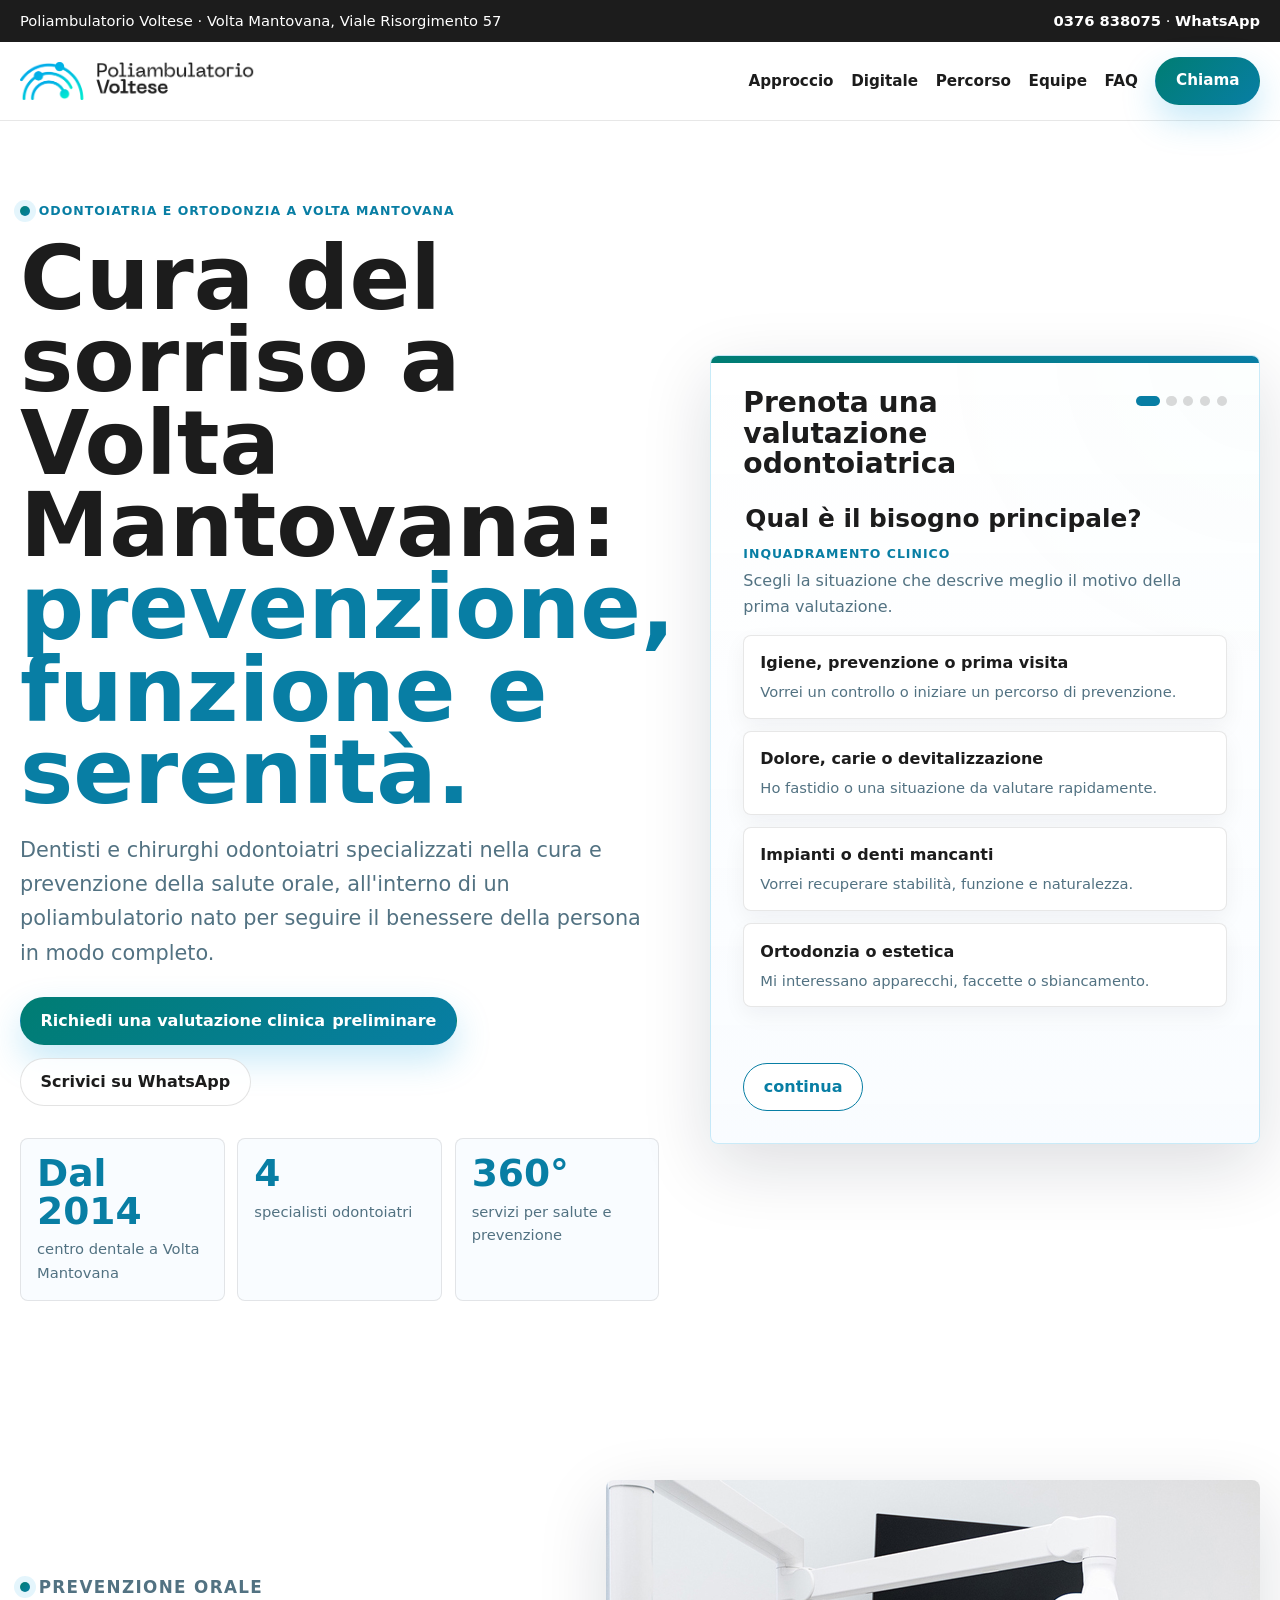
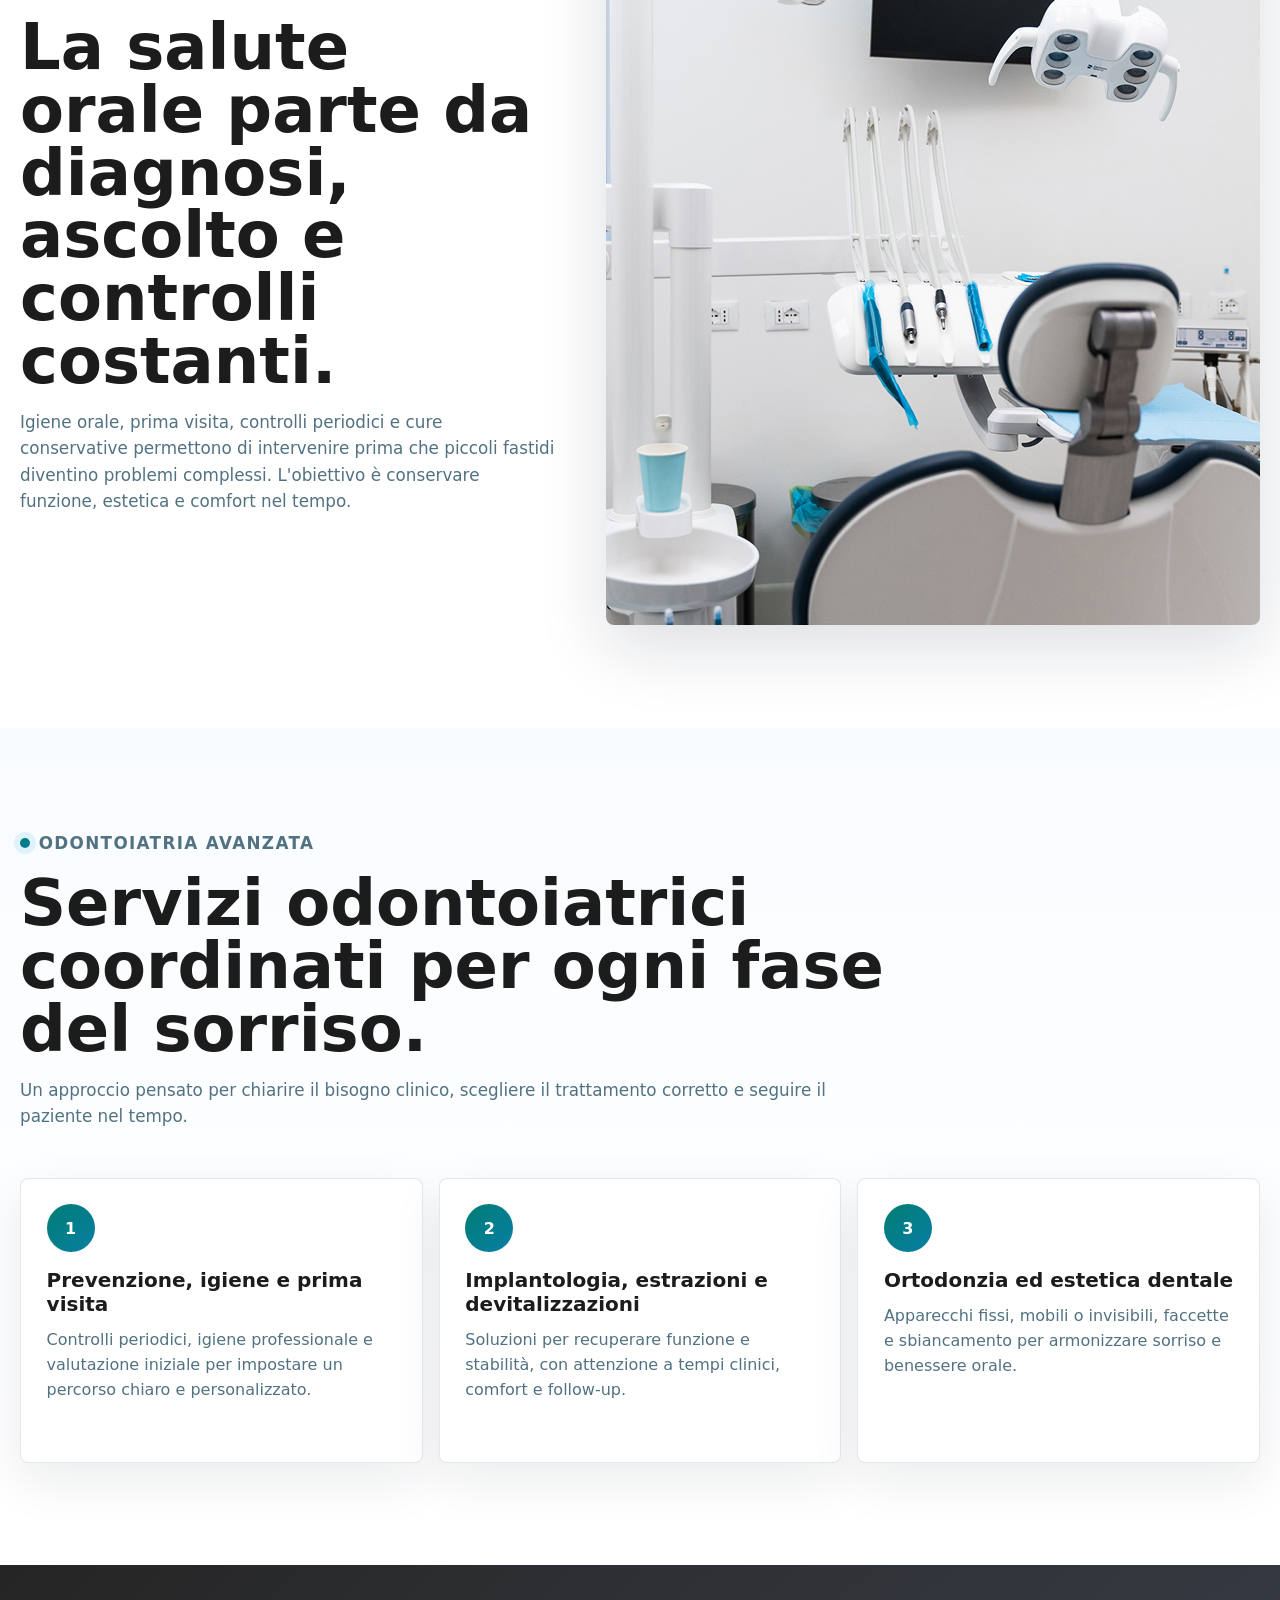
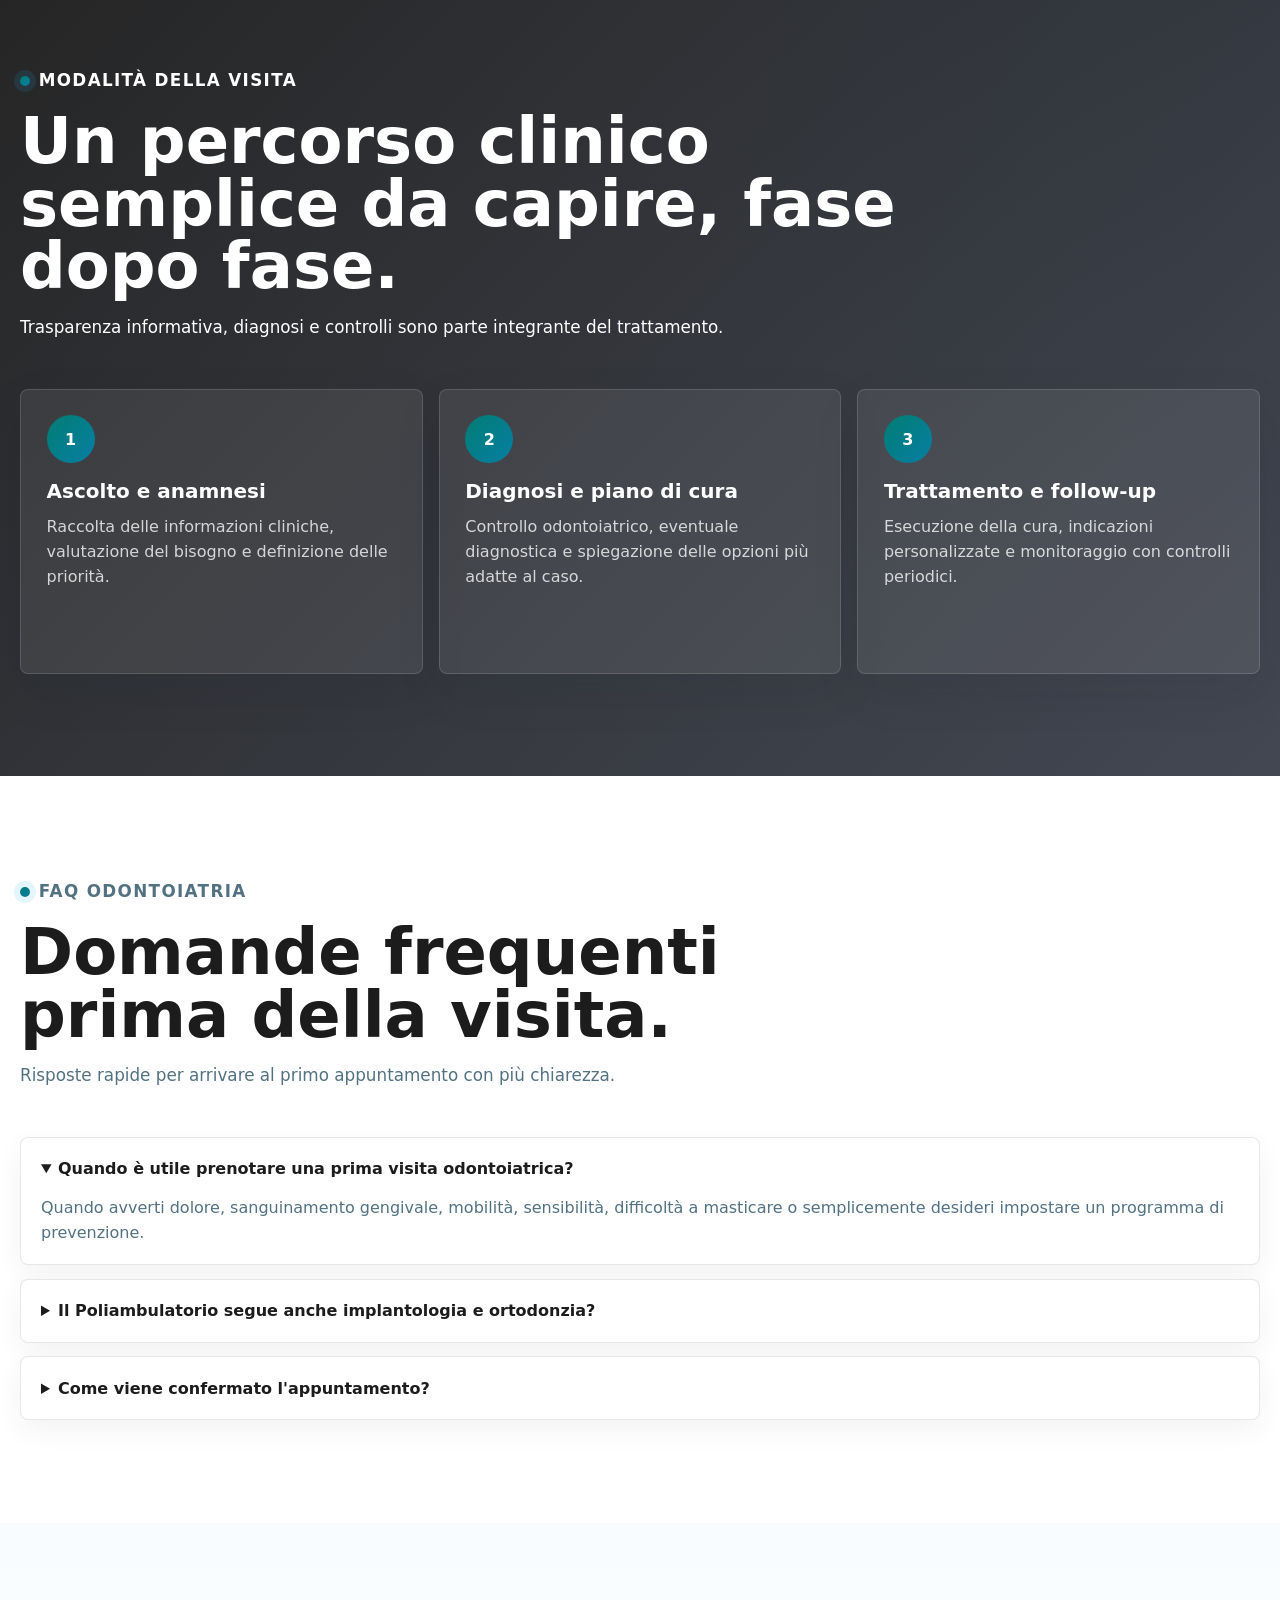
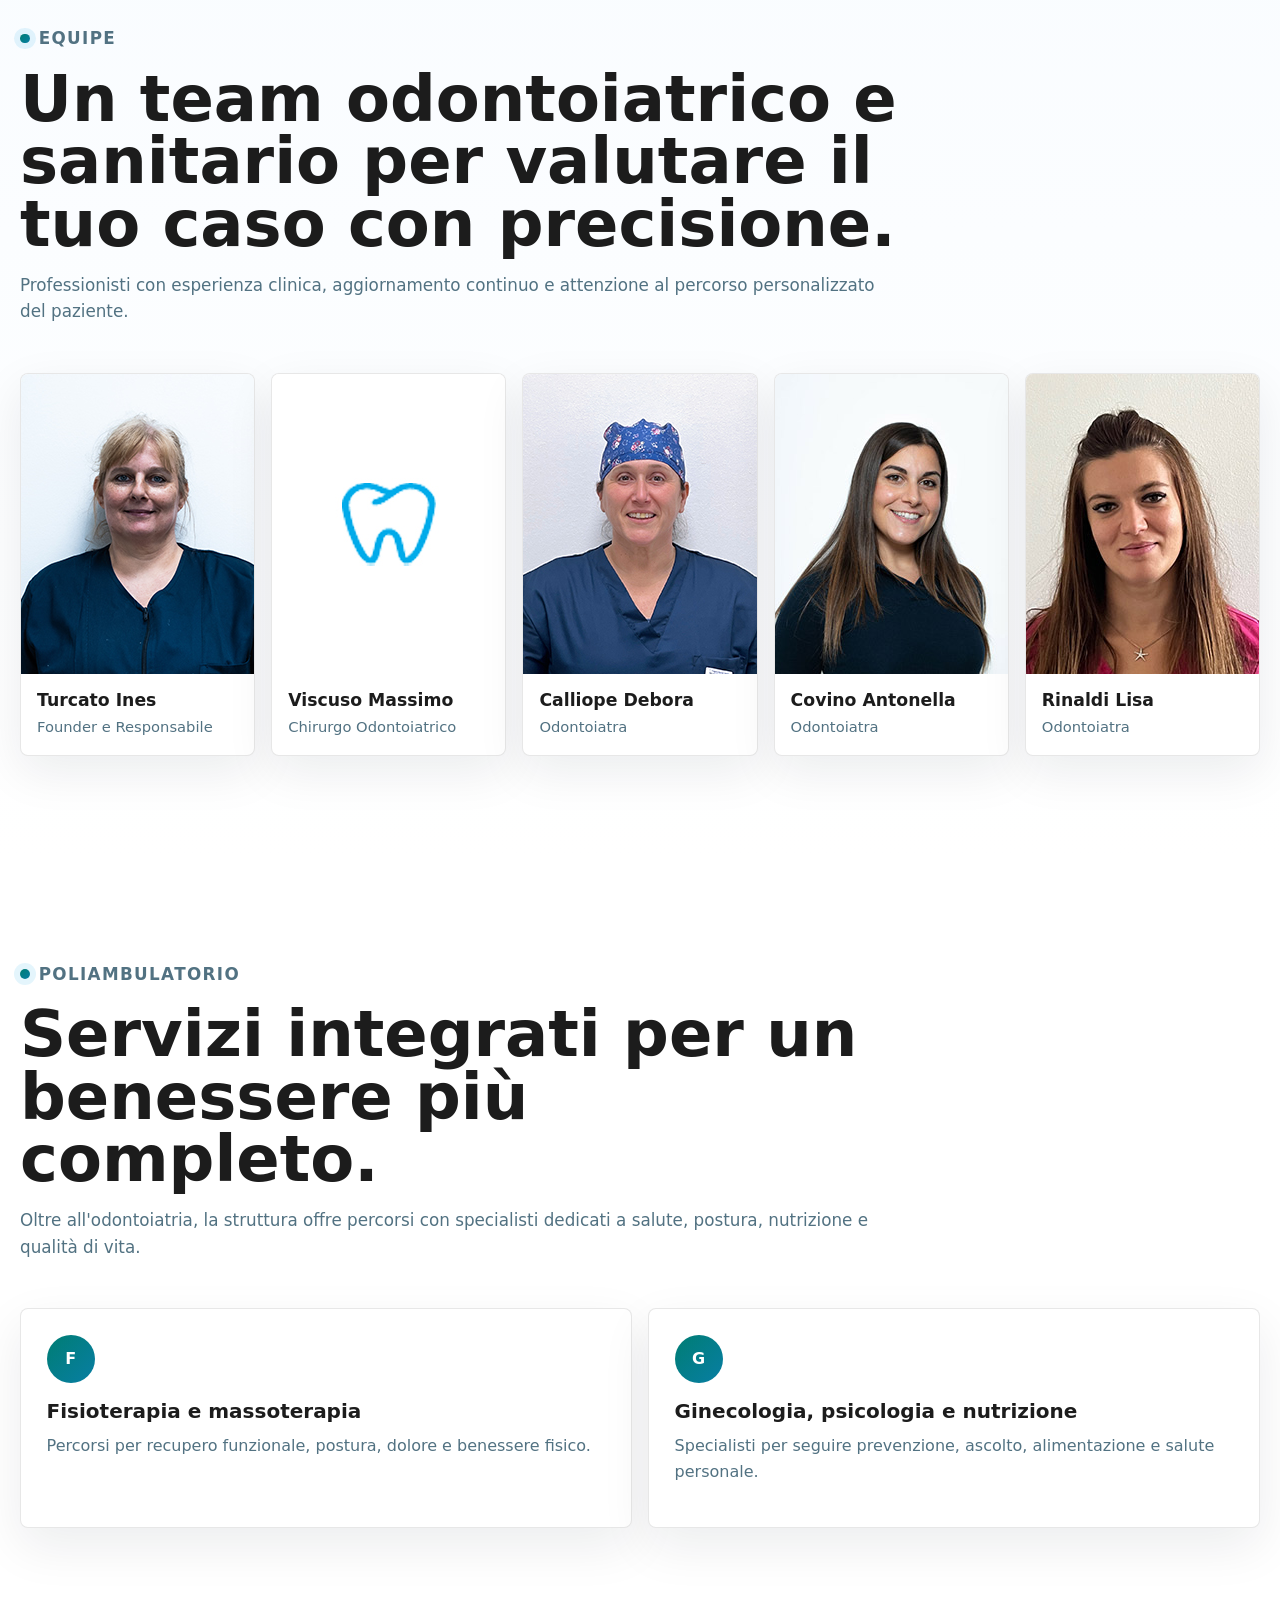
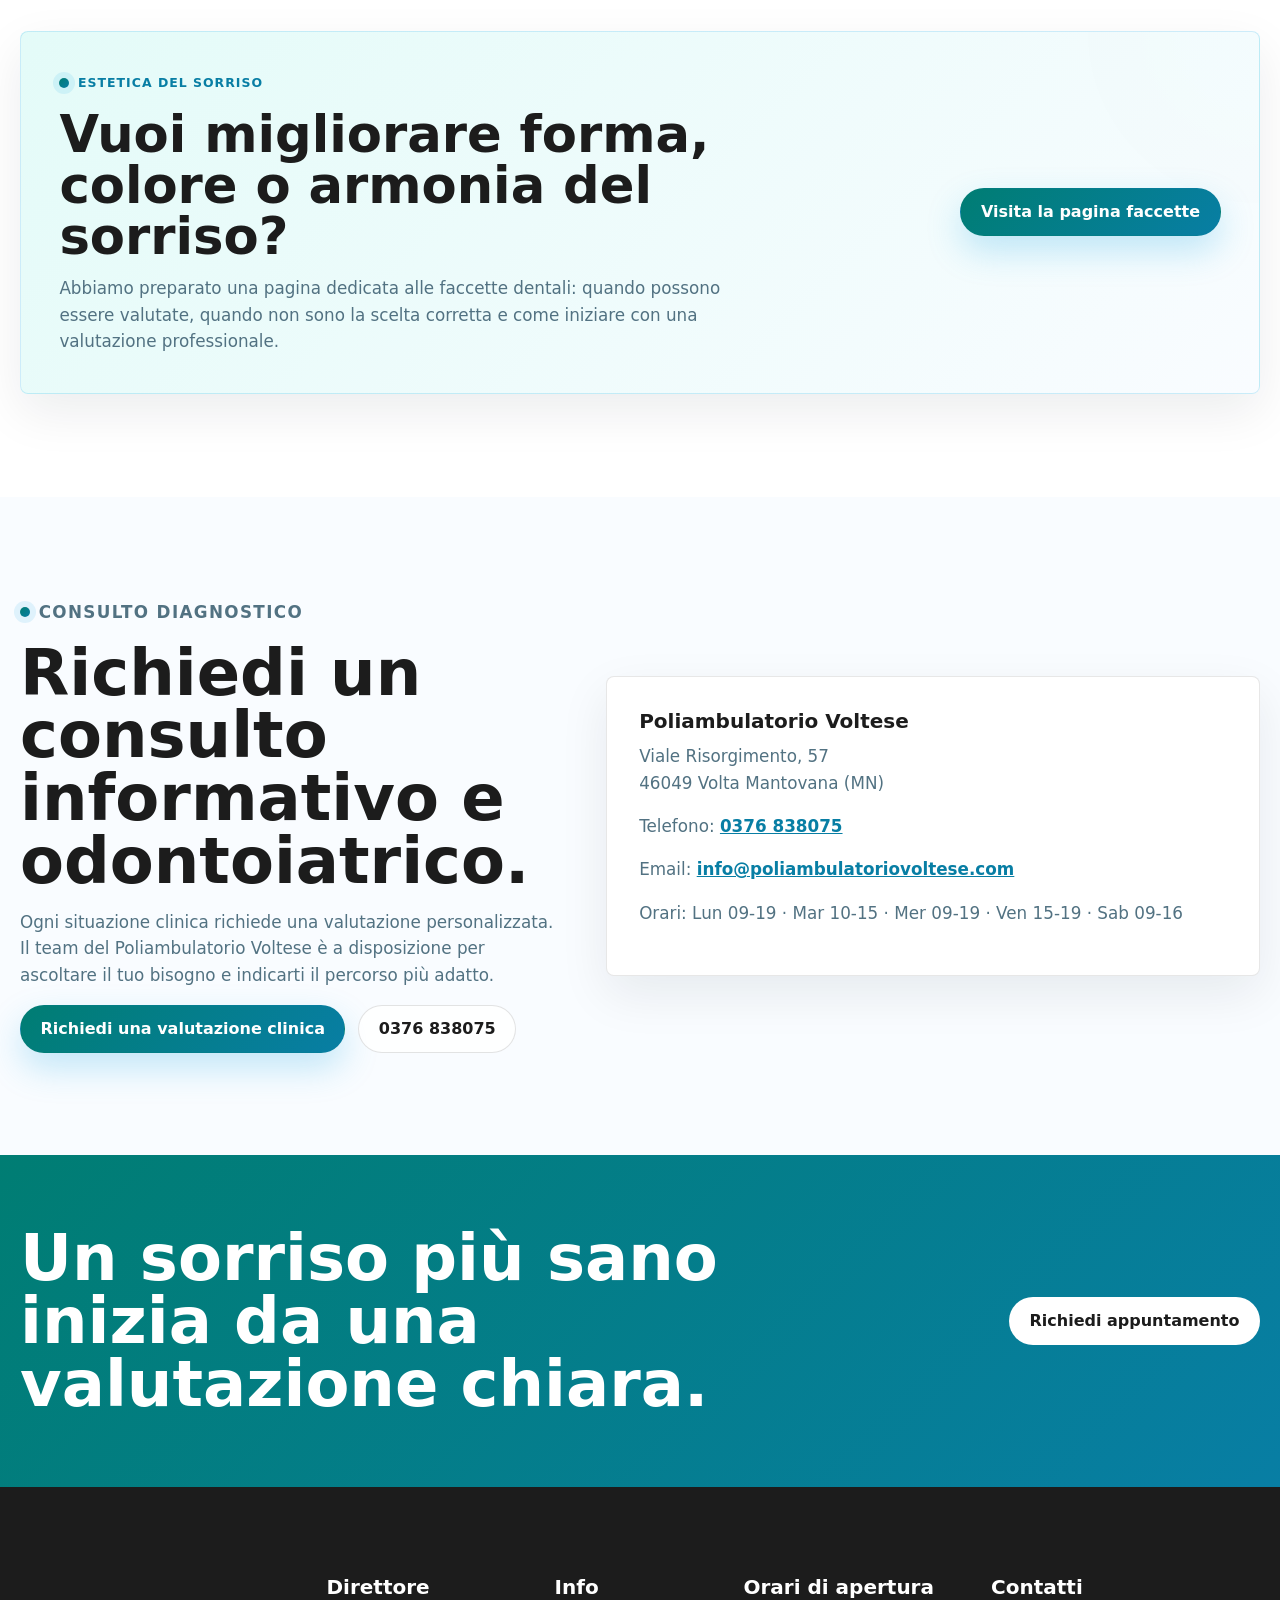
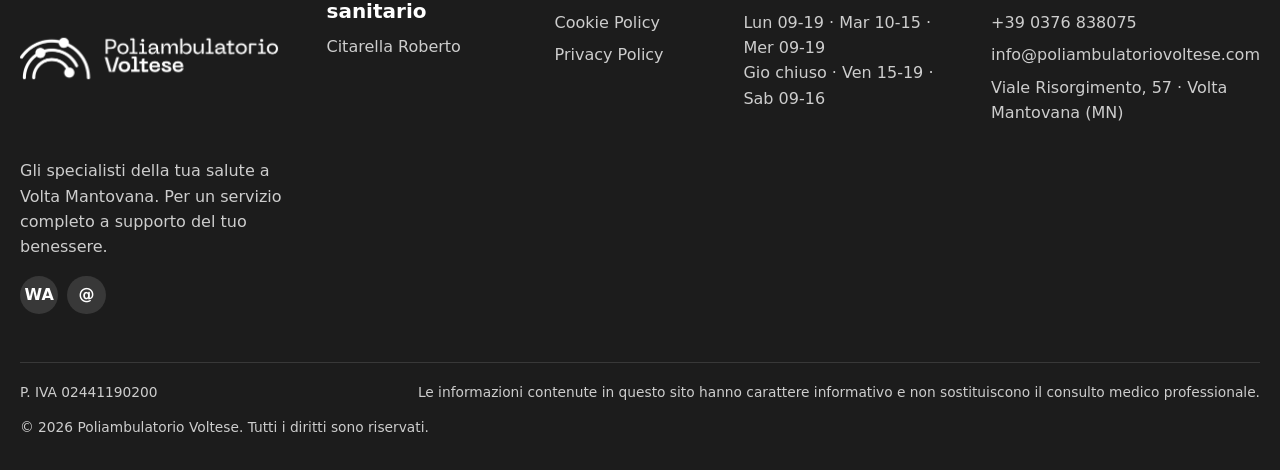
==== commit 8700d7a6: "Add faccette dental funnel page" ====
--- a/index.html
+++ b/index.html
@@ -410,6 +410,20 @@
         </div>
       </section>
 
+      <section class="service-bridge wrap" aria-labelledby="faccette-invite-title">
+        <div class="service-bridge-card reveal">
+          <div>
+            <p class="eyebrow"><span class="dot"></span> Estetica del sorriso</p>
+            <h2 id="faccette-invite-title">Vuoi migliorare forma, colore o armonia del sorriso?</h2>
+            <p>
+              Abbiamo preparato una pagina dedicata alle faccette dentali: quando possono essere valutate,
+              quando non sono la scelta corretta e come iniziare con una valutazione professionale.
+            </p>
+          </div>
+          <a class="btn btn-primary" href="./faccette/">Visita la pagina faccette</a>
+        </div>
+      </section>
+
       <section class="closing-section">
         <div class="closing wrap">
           <div class="closing-copy reveal">
--- a/styles.css
+++ b/styles.css
@@ -671,6 +671,8 @@
 .band,
 .faq,
 .finance-section,
+.funnel-value,
+.service-bridge,
 .closing-section {
   padding-block: clamp(4rem, 8vw, 7rem);
 }
@@ -874,6 +876,86 @@
   min-height: 220px;
 }
 
+.service-bridge {
+  padding-top: 0;
+}
+
+.service-bridge-card {
+  display: grid;
+  grid-template-columns: minmax(0, 1fr) auto;
+  gap: clamp(1.2rem, 3vw, 2.4rem);
+  align-items: center;
+  overflow: hidden;
+  border: 1px solid rgba(34, 171, 227, 0.2);
+  border-radius: 8px;
+  padding: clamp(1.4rem, 3vw, 2.4rem);
+  background:
+    linear-gradient(135deg, rgba(227, 251, 248, 0.98), rgba(249, 252, 255, 0.98)),
+    radial-gradient(circle at right top, rgba(0, 201, 181, 0.18), transparent 24rem);
+  box-shadow: 0 18px 50px rgba(17, 24, 39, 0.08);
+}
+
+.service-bridge-card h2 {
+  max-width: 760px;
+  margin-bottom: 0.8rem;
+  color: var(--heading);
+  font-size: clamp(2rem, 4vw, 3.6rem);
+  line-height: 1;
+}
+
+.service-bridge-card p:not(.eyebrow) {
+  max-width: 720px;
+  margin-bottom: 0;
+  color: var(--body-text);
+  font-size: 1.05rem;
+}
+
+.hero-faccette {
+  min-height: calc(100dvh - 120px);
+}
+
+.value-grid {
+  display: grid;
+  grid-template-columns: repeat(4, minmax(0, 1fr));
+  gap: 1rem;
+}
+
+.value-card {
+  min-height: 255px;
+  border: 1px solid var(--divider);
+  border-radius: 8px;
+  padding: clamp(1.2rem, 2vw, 1.55rem);
+  background: var(--white);
+  box-shadow: 0 18px 50px rgba(17, 24, 39, 0.08);
+}
+
+.value-card span {
+  display: inline-flex;
+  min-height: 2rem;
+  align-items: center;
+  margin-bottom: 1rem;
+  border-radius: 999px;
+  padding: 0.4rem 0.72rem;
+  color: var(--white);
+  background: linear-gradient(135deg, var(--accent-2), var(--accent));
+  font-size: 0.78rem;
+  font-weight: 900;
+  letter-spacing: 0.06em;
+  text-transform: uppercase;
+}
+
+.value-card h3 {
+  margin-bottom: 0.65rem;
+  color: var(--heading);
+  font-size: 1.2rem;
+  line-height: 1.18;
+}
+
+.value-card p {
+  margin-bottom: 0;
+  color: var(--body-text);
+}
+
 .closing-section {
   background: var(--secondary);
 }
@@ -1131,7 +1213,12 @@
   .phases,
   .problem-grid,
   .closing,
+  .value-grid,
   .finance-grid {
+    grid-template-columns: 1fr;
+  }
+
+  .service-bridge-card {
     grid-template-columns: 1fr;
   }
 
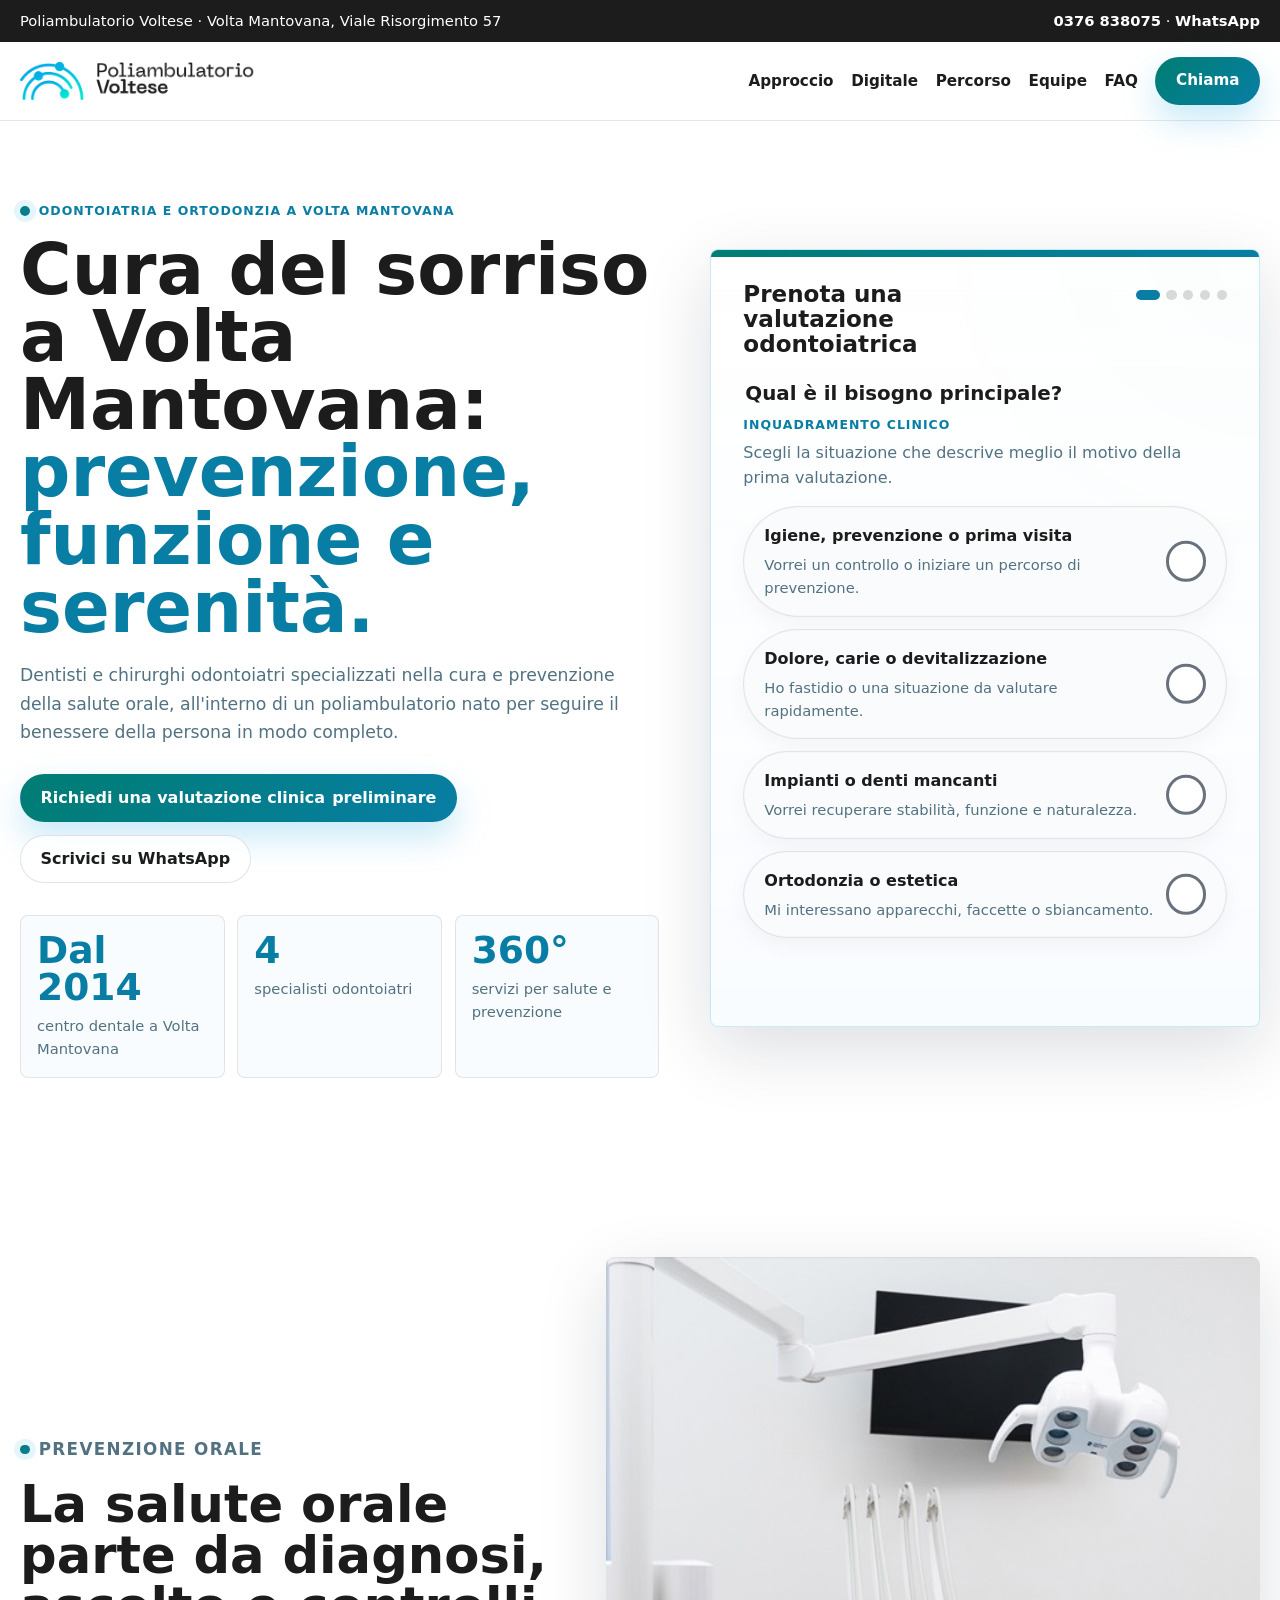
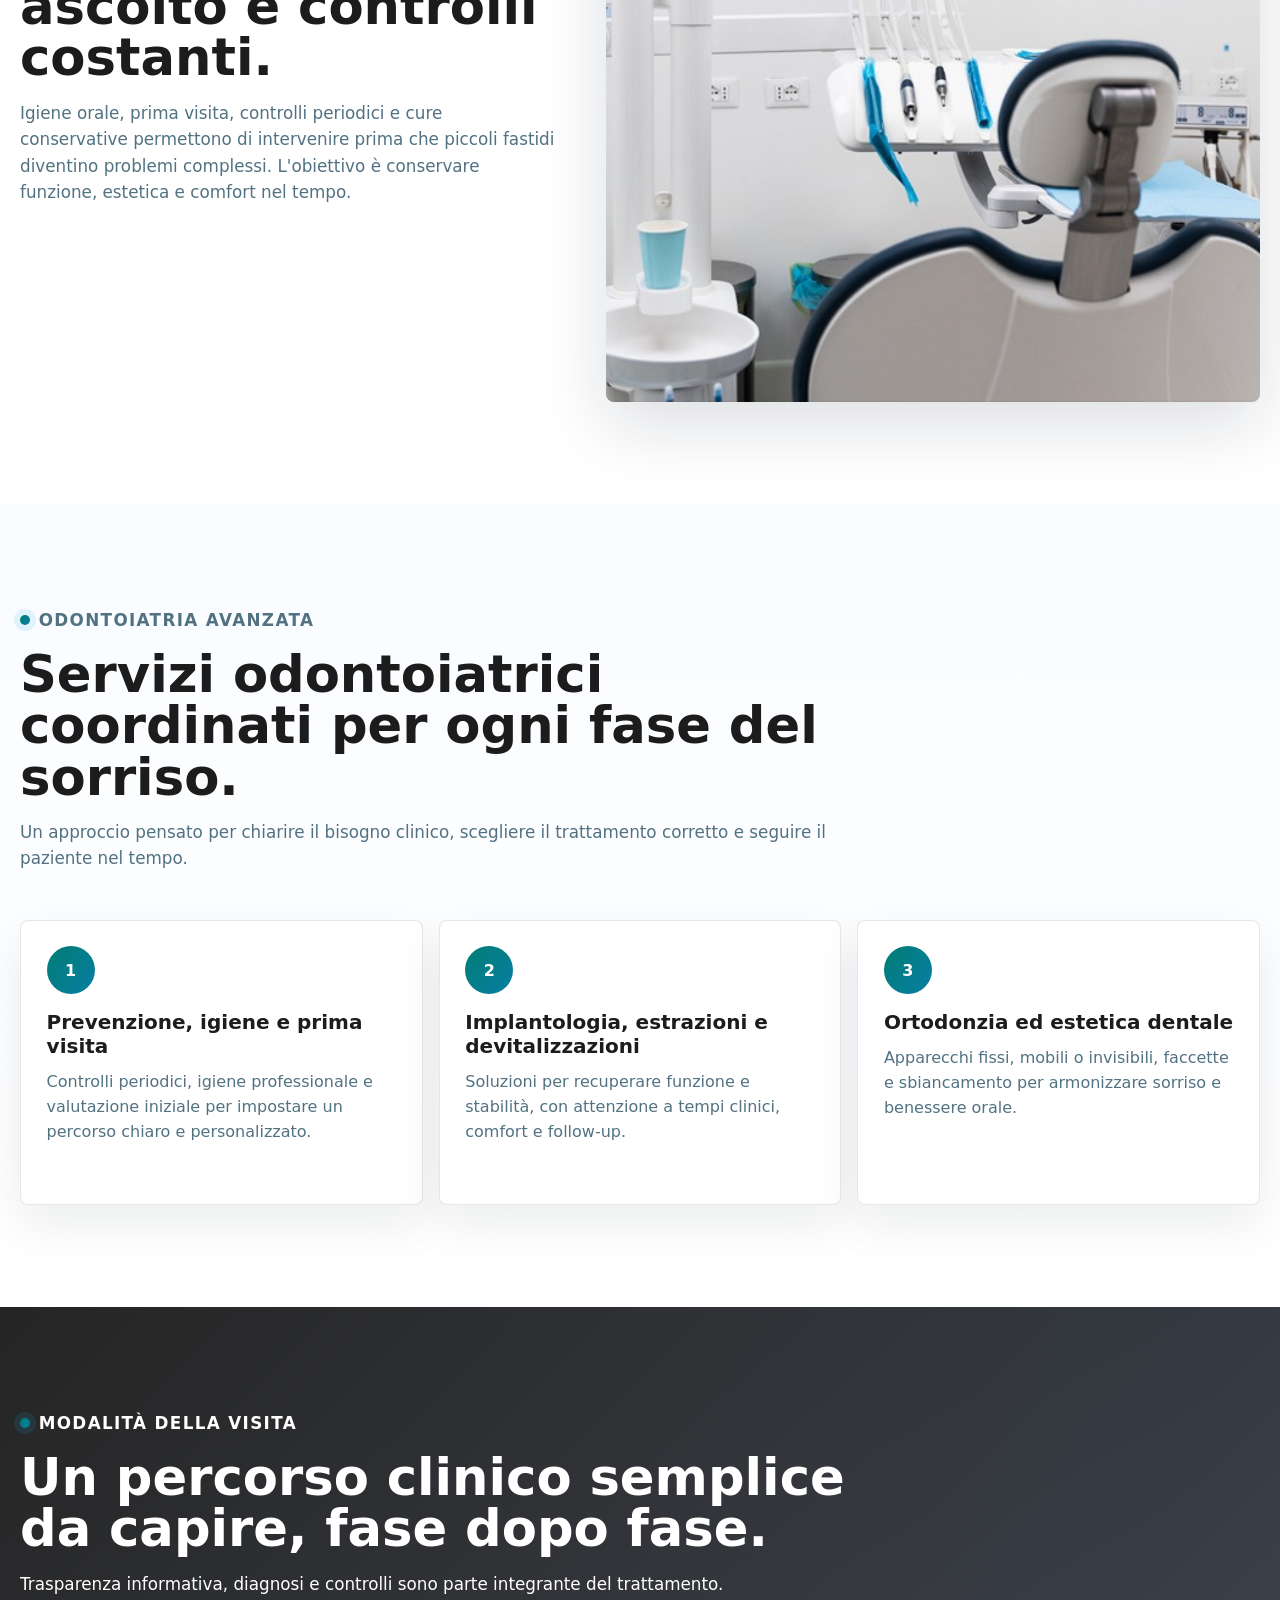
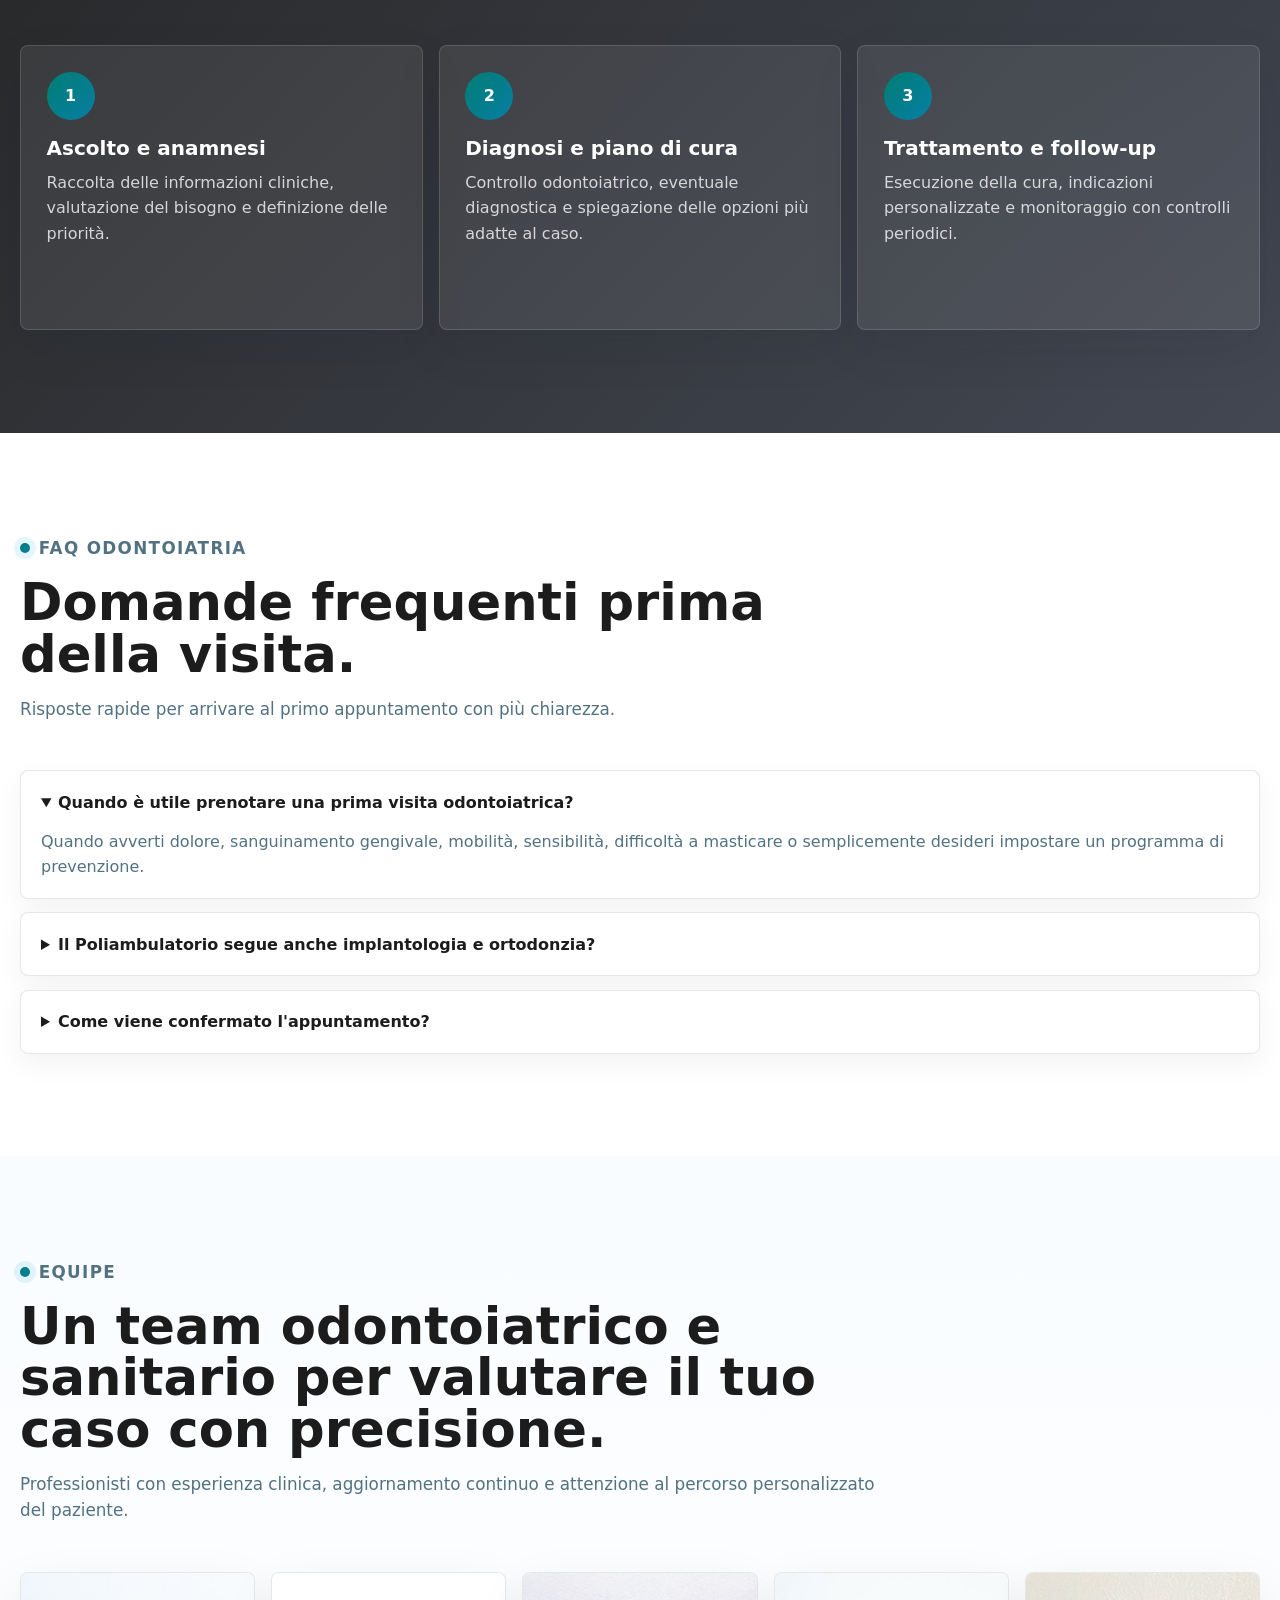
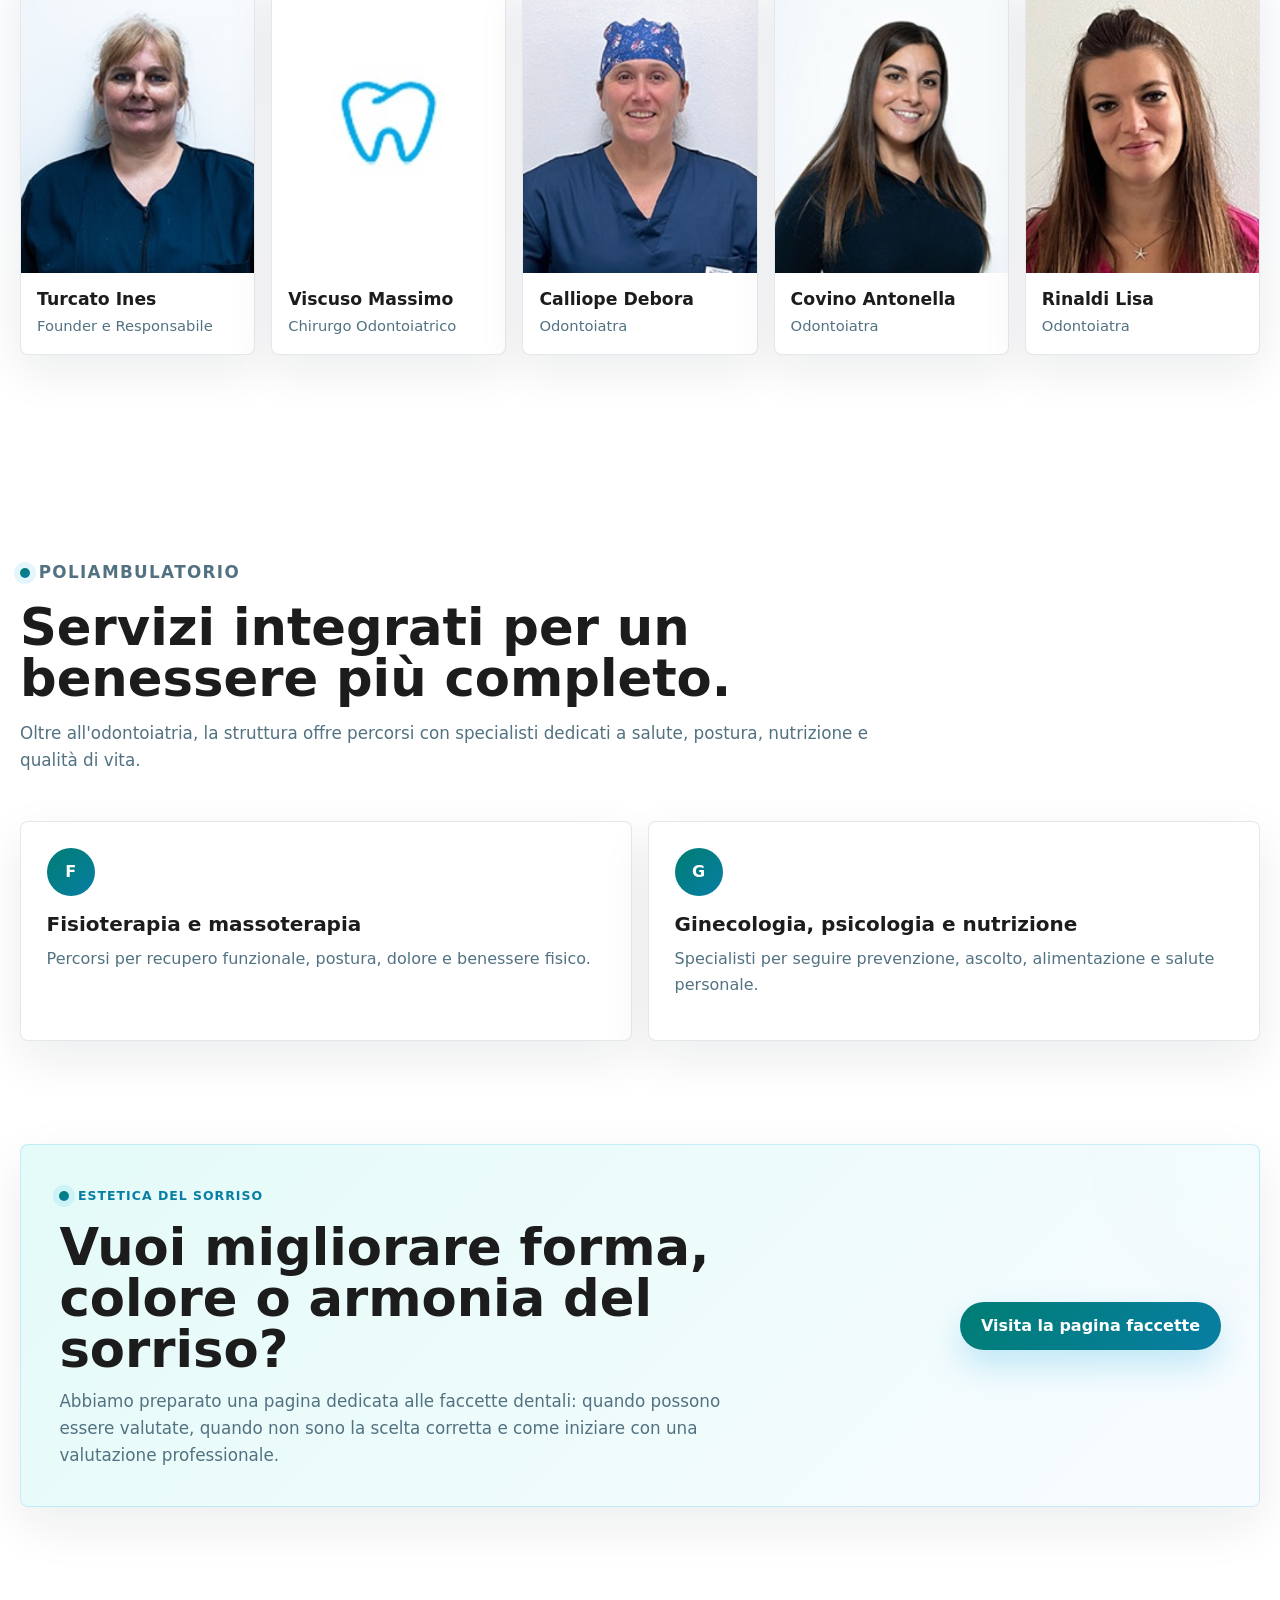
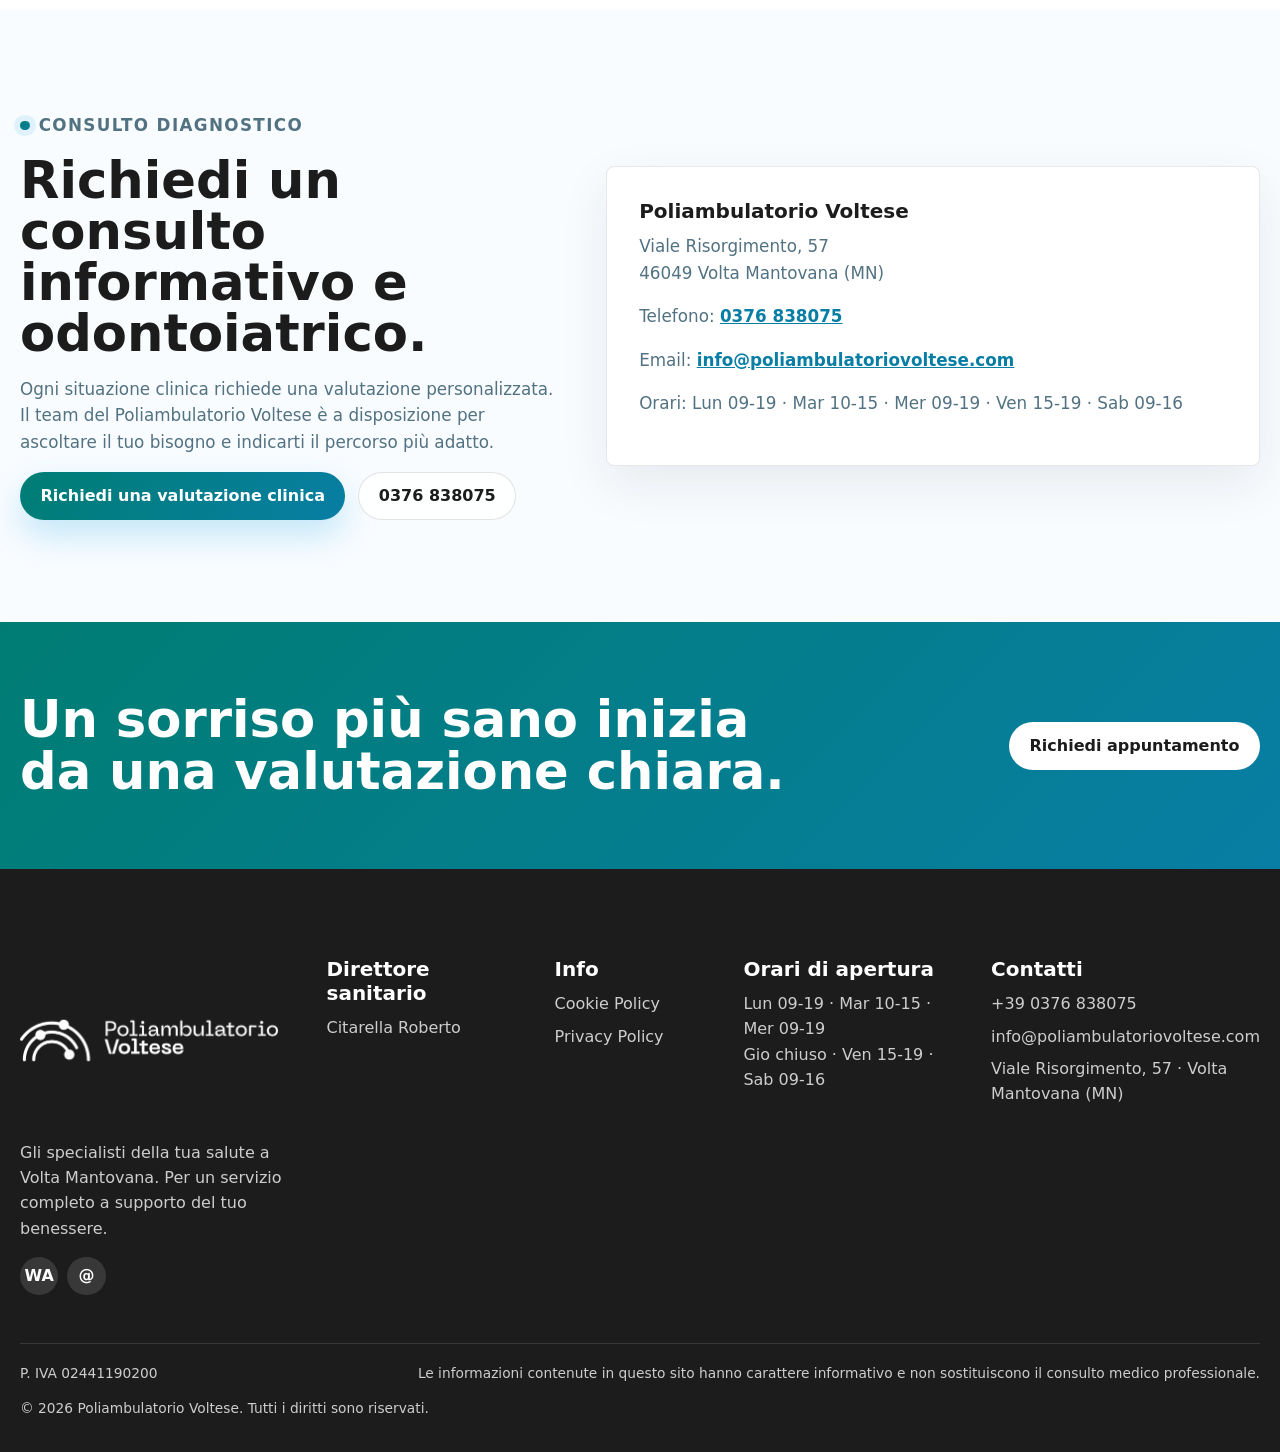
==== commit eac3d9a1: "Polish UX and optimize landing performance" ====
--- a/index.html
+++ b/index.html
@@ -25,7 +25,7 @@
     <meta property="og:site_name" content="Poliambulatorio Voltese">
     <meta property="og:image" content="https://poliambulatoriovoltese.vercel.app/assets/favicon-poliambulatorio-voltese.png">
 
-    <link rel="stylesheet" href="./styles.css">
+    <link rel="stylesheet" href="./styles.css?v=20260528-ux">
     <script type="application/ld+json">
       {
         "@context": "https://schema.org",
@@ -254,8 +254,8 @@
           <p class="form-error" role="alert"></p>
           <div class="form-actions">
             <button class="btn btn-ghost" type="button" data-prev hidden>torna indietro</button>
-            <button class="btn btn-outline-fill" type="button" data-next>continua</button>
-            <button class="btn btn-primary" type="submit" hidden>Invia richiesta</button>
+            <button class="btn btn-outline-fill" type="button" data-next hidden>continua</button>
+            <button class="btn btn-primary" type="submit" hidden>Continua</button>
           </div>
         </form>
       </section>
@@ -514,6 +514,6 @@
       </div>
     </aside>
 
-    <script src="./script.js" defer></script>
+    <script src="./script.js?v=20260528-ux" defer></script>
   </body>
 </html>
--- a/styles.css
+++ b/styles.css
@@ -401,8 +401,8 @@
 h1 {
   margin-bottom: 1.2rem;
   color: var(--heading);
-  font-size: clamp(3.2rem, 7vw, 6.4rem);
-  line-height: 0.92;
+  font-size: clamp(2.85rem, 5.5vw, 5.3rem);
+  line-height: 0.96;
   letter-spacing: 0;
 }
 
@@ -415,7 +415,7 @@
   max-width: 650px;
   margin-bottom: 1.7rem;
   color: var(--body-text);
-  font-size: clamp(1.08rem, 1.7vw, 1.3rem);
+  font-size: clamp(1rem, 1.35vw, 1.2rem);
   line-height: 1.65;
 }
 
@@ -458,7 +458,7 @@
 .glass-form {
   position: relative;
   overflow: hidden;
-  min-height: 640px;
+  min-height: 600px;
   border: 1px solid rgba(34, 171, 227, 0.24);
   border-radius: 8px;
   padding: clamp(1.2rem, 3vw, 2rem);
@@ -487,7 +487,7 @@
 .form-head h2 {
   max-width: 18rem;
   margin: 0;
-  font-size: clamp(1.45rem, 2.2vw, 2.05rem);
+  font-size: clamp(1.35rem, 1.8vw, 1.82rem);
   line-height: 1.1;
 }
 
@@ -529,7 +529,7 @@
   display: block;
   margin-bottom: 0.6rem;
   color: var(--heading);
-  font-size: clamp(1.2rem, 2vw, 1.55rem);
+  font-size: clamp(1.12rem, 1.55vw, 1.42rem);
   font-weight: 850;
   line-height: 1.2;
 }
@@ -547,25 +547,65 @@
 }
 
 .choice-btn {
+  position: relative;
   display: grid;
   gap: 0.3rem;
   width: 100%;
-  min-height: 78px;
+  min-height: 76px;
   border: 1px solid rgba(28, 28, 28, 0.1);
-  border-radius: 8px;
-  padding: 0.9rem 1rem;
+  border-radius: 999px;
+  padding: 1rem 4.4rem 1rem 1.25rem;
   color: var(--primary);
+  background: #fafbfc;
+  text-align: left;
+  box-shadow:
+    inset 0 0 0 1px rgba(17, 24, 39, 0.02),
+    0 8px 22px rgba(17, 24, 39, 0.04);
+  transition: border-color 0.18s ease, transform 0.18s ease, background 0.18s ease, box-shadow 0.18s ease;
+}
+
+.choice-btn::before,
+.choice-btn::after {
+  content: "";
+  position: absolute;
+  top: 50%;
+  right: 1.22rem;
+  border-radius: 999px;
+  transform: translateY(-50%);
+}
+
+.choice-btn::before {
+  width: 2.15rem;
+  height: 2.15rem;
+  border: 3px solid #69717d;
   background: var(--white);
-  text-align: left;
-  box-shadow: 0 8px 22px rgba(17, 24, 39, 0.05);
-  transition: border-color 0.18s ease, transform 0.18s ease, background 0.18s ease;
+}
+
+.choice-btn::after {
+  width: 1.22rem;
+  height: 1.22rem;
+  right: calc(1.22rem + 0.465rem);
+  background: var(--primary);
+  opacity: 0;
 }
 
 .choice-btn:hover,
 .choice-btn.is-selected {
-  border-color: var(--accent);
-  background: var(--soft-accent);
+  border-color: rgba(28, 28, 28, 0.16);
+  background: #f6f7f8;
+  box-shadow:
+    inset 0 0 0 1px rgba(17, 24, 39, 0.04),
+    0 10px 26px rgba(17, 24, 39, 0.06);
   transform: translateY(-1px);
+}
+
+.choice-btn.is-selected::before {
+  border-color: var(--primary);
+  border-width: 5px;
+}
+
+.choice-btn.is-selected::after {
+  opacity: 1;
 }
 
 .choice-btn strong {
@@ -605,7 +645,7 @@
 .calendar-day {
   min-height: 76px;
   align-content: center;
-  text-align: center;
+  text-align: left;
 }
 
 .field-grid {
@@ -661,9 +701,16 @@
 
 .form-actions {
   display: flex;
-  justify-content: space-between;
+  justify-content: flex-end;
   gap: 0.7rem;
   margin-top: 1rem;
+}
+
+.form-actions [type="submit"] {
+  width: min(100%, 380px);
+  min-height: 58px;
+  border-radius: 18px;
+  font-size: 1.05rem;
 }
 
 .problem,
@@ -691,8 +738,8 @@
 .footer-cta h2 {
   margin-bottom: 1rem;
   color: var(--heading);
-  font-size: clamp(2.2rem, 5vw, 4.6rem);
-  line-height: 0.98;
+  font-size: clamp(2rem, 4vw, 3.8rem);
+  line-height: 1;
 }
 
 .problem-copy p,
@@ -1231,6 +1278,7 @@
 @media (max-width: 680px) {
   body {
     padding-bottom: 64px;
+    font-size: 15px;
   }
 
   .wrap {
@@ -1248,11 +1296,26 @@
 
   .hero {
     min-height: auto;
-    padding-block: 2.4rem 3.2rem;
+    padding-block: 2.15rem 3rem;
   }
 
   h1 {
-    font-size: clamp(2.75rem, 14vw, 4.4rem);
+    font-size: clamp(2.35rem, 10.8vw, 3.55rem);
+    line-height: 1;
+  }
+
+  .lead {
+    font-size: 1rem;
+    line-height: 1.58;
+  }
+
+  .problem-copy h2,
+  .section-head h2,
+  .closing h2,
+  .footer-cta h2,
+  .service-bridge-card h2 {
+    font-size: clamp(1.9rem, 8.3vw, 2.75rem);
+    line-height: 1.04;
   }
 
   .hero-desktop-label {
@@ -1271,6 +1334,38 @@
 
   .glass-form {
     padding: 1.1rem;
+    border-radius: 10px;
+  }
+
+  .choice-btn {
+    min-height: 70px;
+    padding: 0.95rem 4rem 0.95rem 1.05rem;
+  }
+
+  .choice-btn::before {
+    width: 1.9rem;
+    height: 1.9rem;
+    right: 1rem;
+  }
+
+  .choice-btn::after {
+    width: 1.04rem;
+    height: 1.04rem;
+    right: calc(1rem + 0.43rem);
+  }
+
+  .form-actions {
+    position: sticky;
+    bottom: 0.5rem;
+    z-index: 2;
+    padding-top: 0.5rem;
+  }
+
+  .form-actions [type="submit"] {
+    width: 100%;
+    min-height: 62px;
+    border-radius: 18px;
+    font-size: 1.08rem;
   }
 
   .form-head {
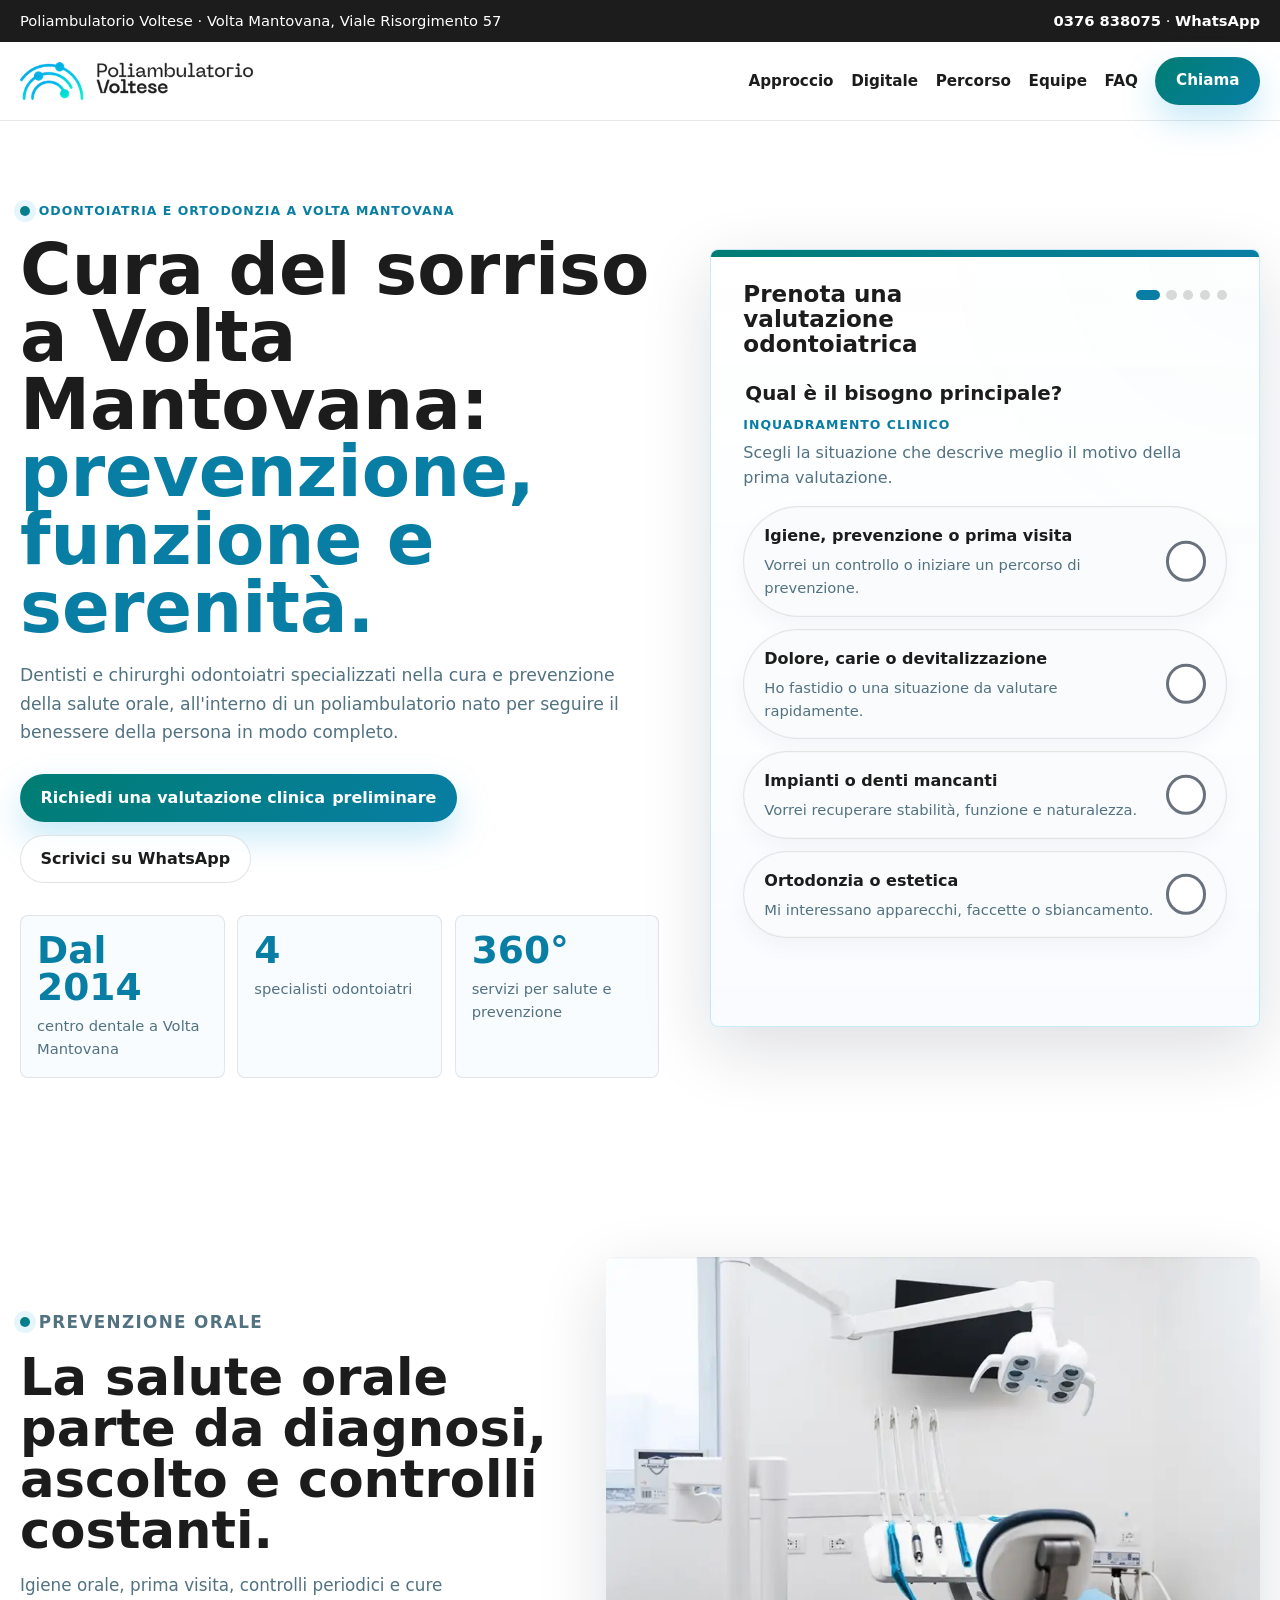
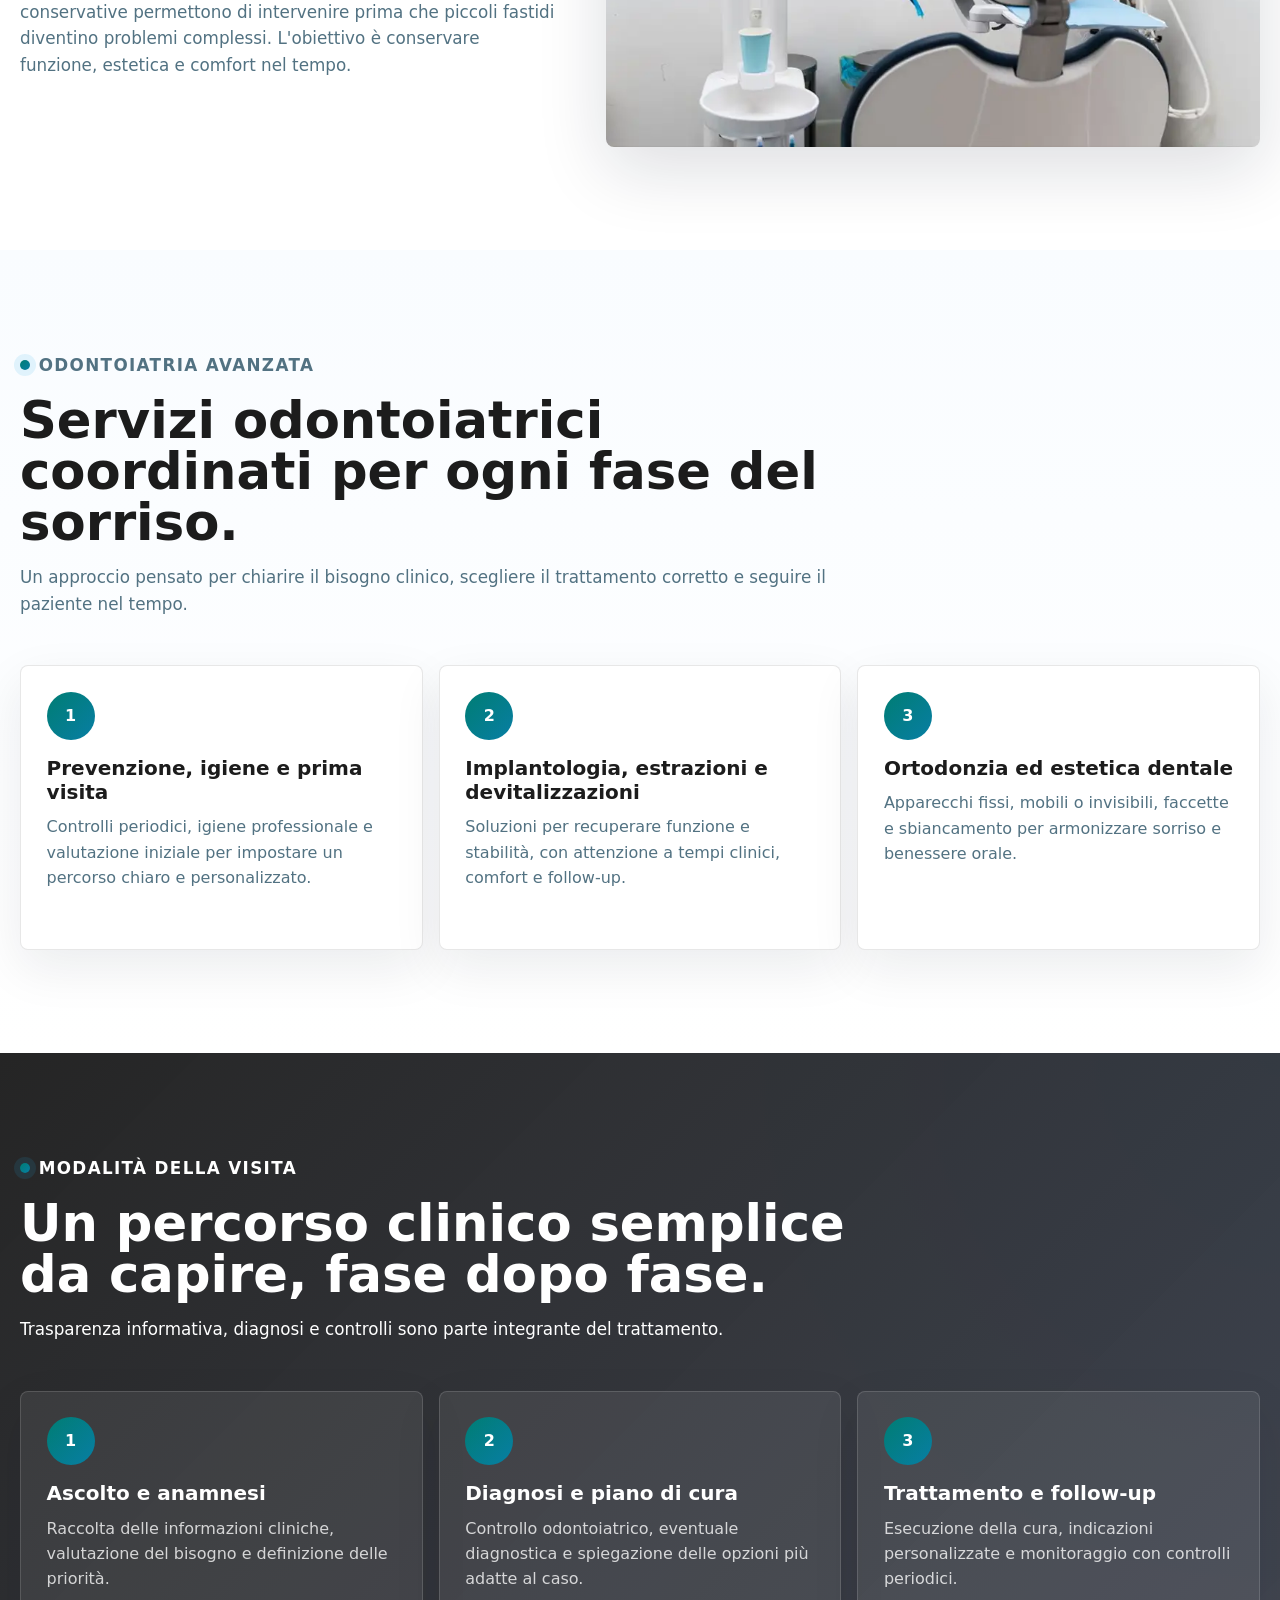
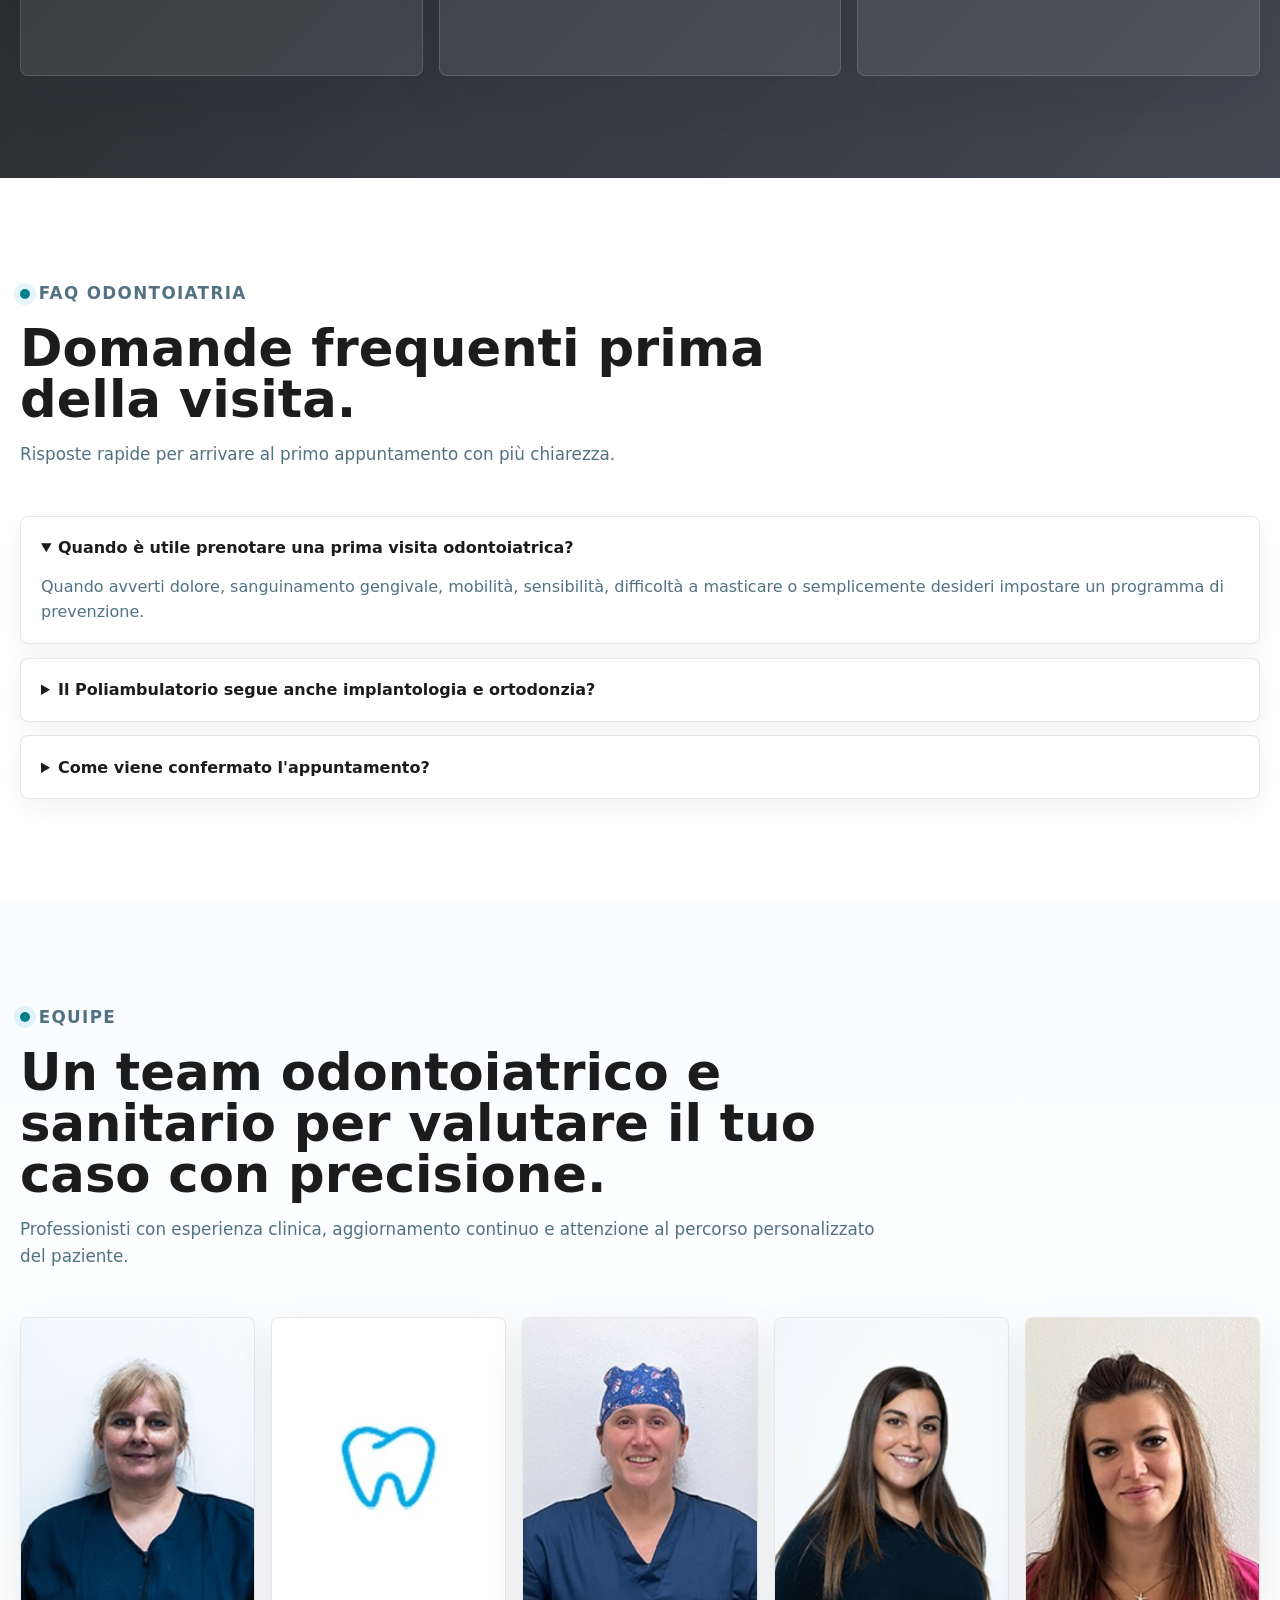
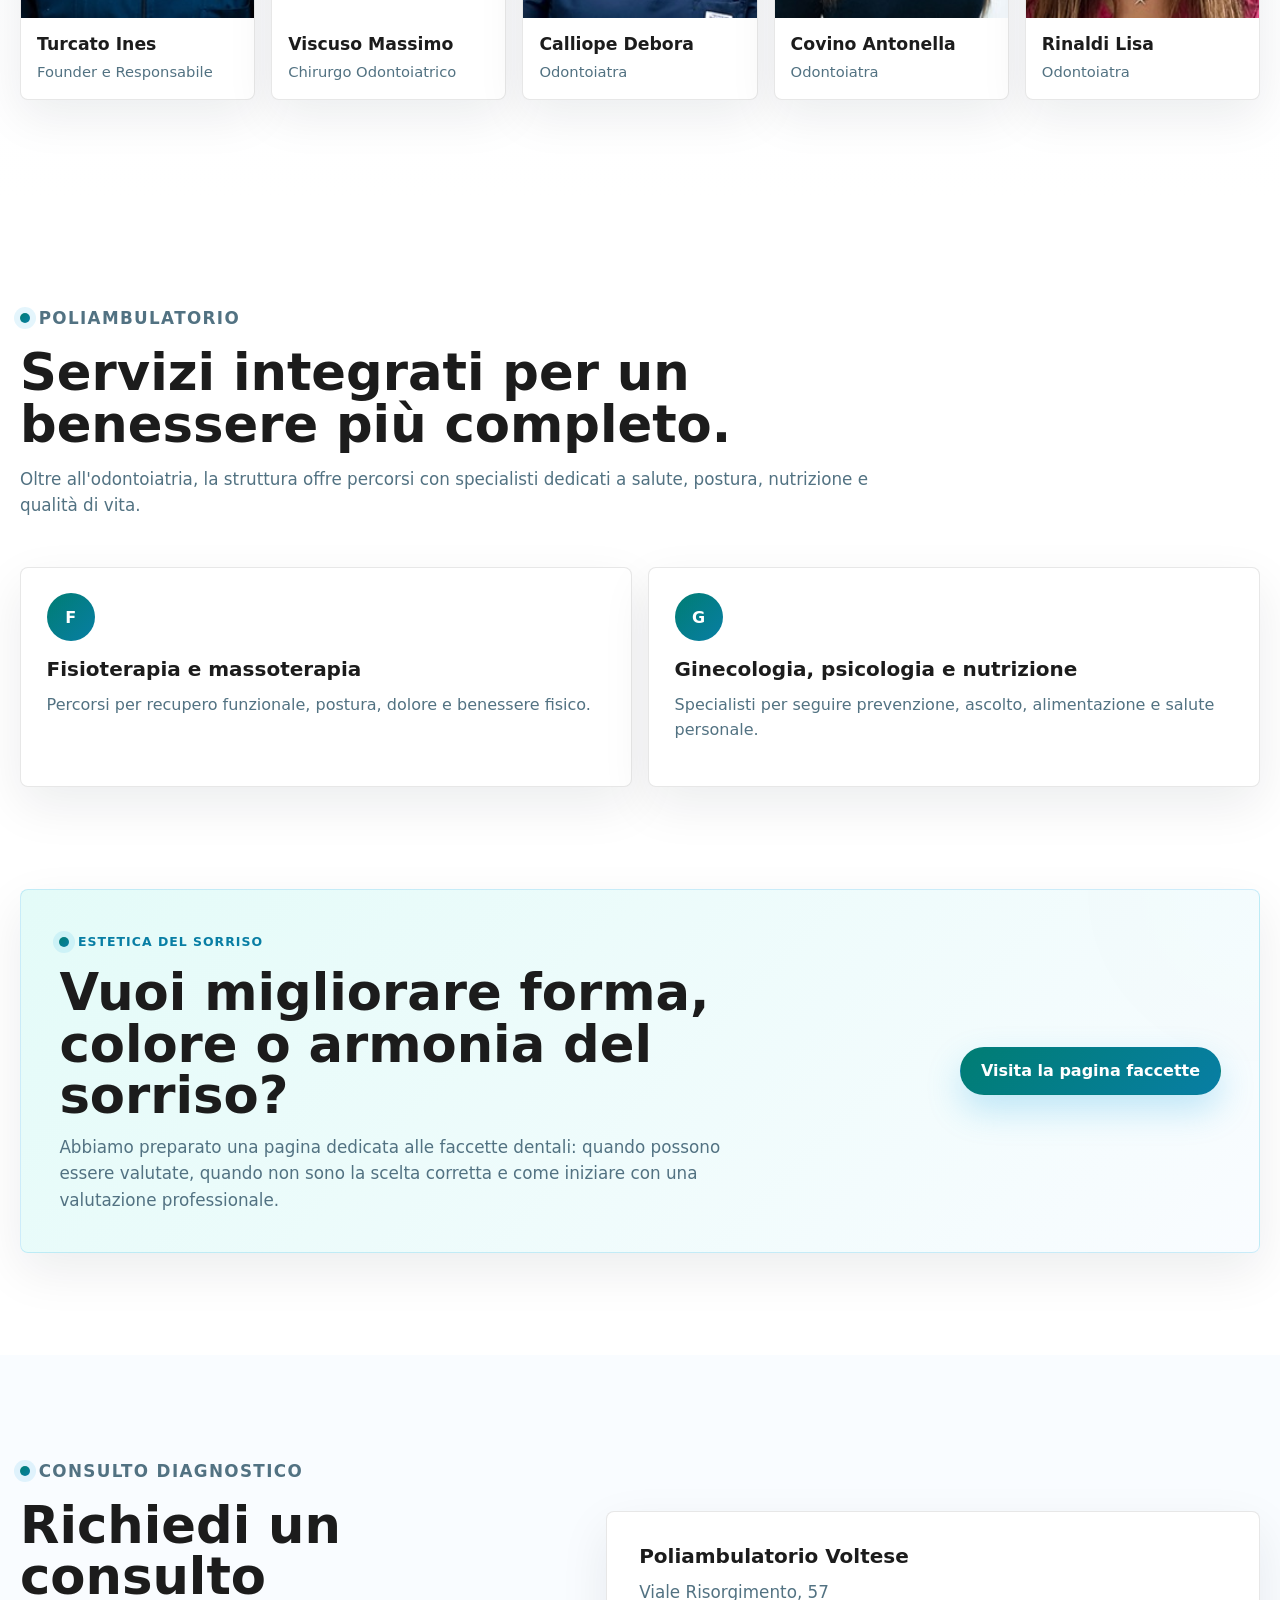
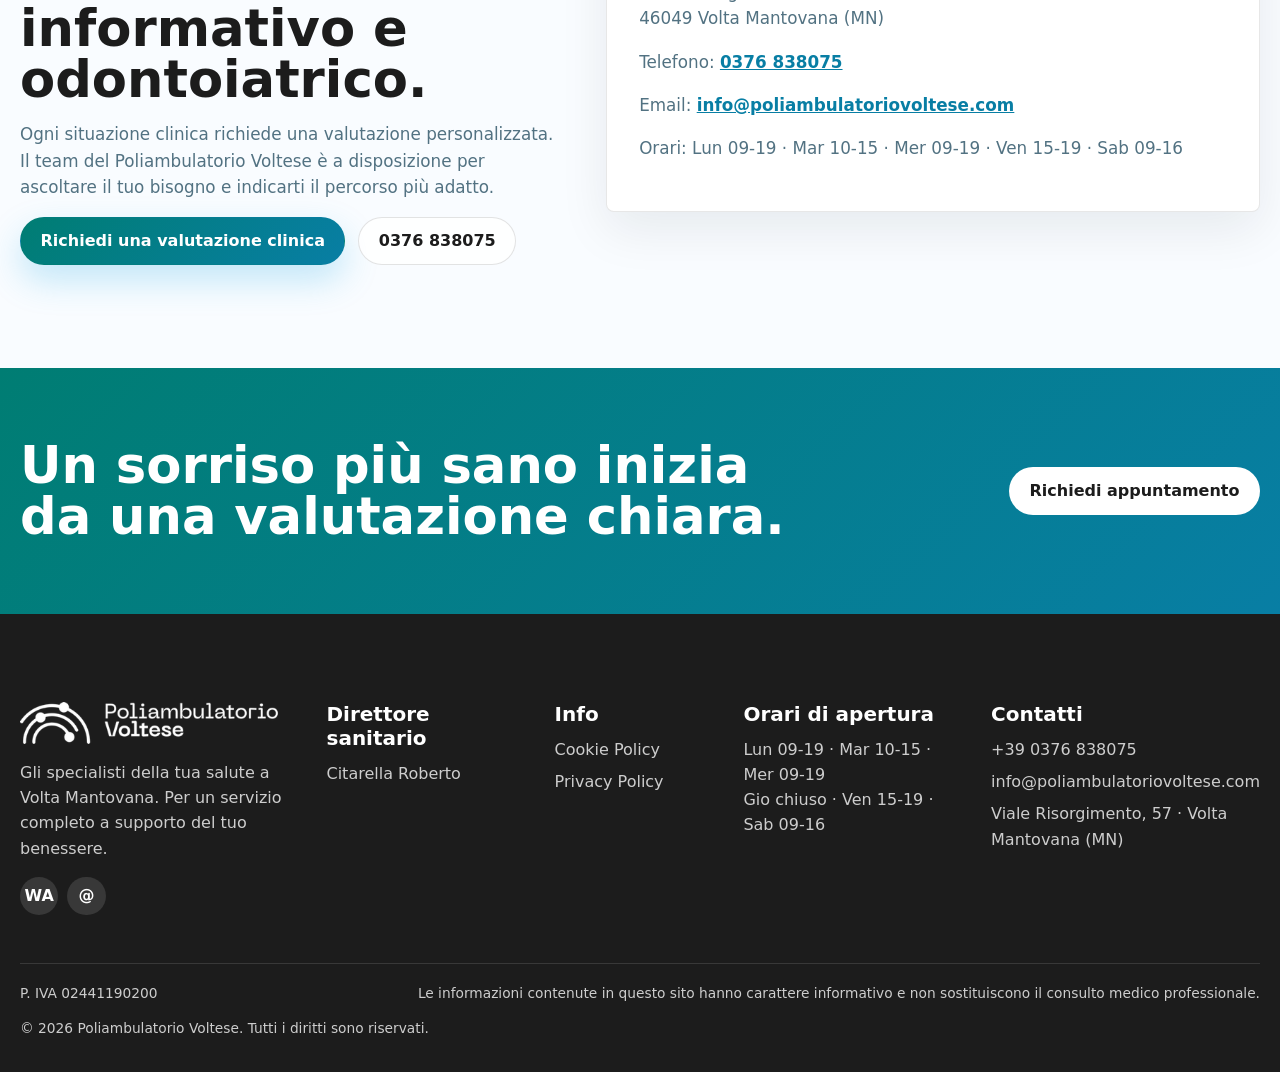
==== commit 60ac2b77: "Reach perfect Lighthouse scores" ====
--- a/index.html
+++ b/index.html
@@ -1,5 +1,5 @@
 <!doctype html>
-<html lang="it" class="loader-active">
+<html lang="it">
   <head>
     <meta charset="utf-8">
     <meta name="viewport" content="width=device-width, initial-scale=1">
@@ -12,7 +12,6 @@
     <meta name="theme-color" content="#1C1C1C">
     <link rel="canonical" href="https://poliambulatoriovoltese.vercel.app/">
     <link rel="icon" href="./assets/favicon-poliambulatorio-voltese.png" type="image/png">
-    <link rel="preload" as="image" href="./assets/logo-poliambulatorio-voltese.svg">
 
     <meta property="og:type" content="website">
     <meta property="og:locale" content="it_IT">
@@ -25,14 +24,14 @@
     <meta property="og:site_name" content="Poliambulatorio Voltese">
     <meta property="og:image" content="https://poliambulatoriovoltese.vercel.app/assets/favicon-poliambulatorio-voltese.png">
 
-    <link rel="stylesheet" href="./styles.css?v=20260528-ux">
+    <style>:root{color-scheme:light;--primary:#1c1c1c;--secondary:#f9fcff;--text:#527282;--brand-sky:#22abe3;--brand-mint:#00c9b5;--accent:#087ea4;--accent-2:#007d73;--white:#ffffff;--divider:rgba(28,28,28,0.1);--soft-accent:#e3fbf8;--ink:#111827;--heading:#1c1c1c;--body-text:#527282;--body-strong:#365d6e;--success:#287269;--shadow:0 22px 70px rgba(17,24,39,0.14);font-family:Montserrat,ui-sans-serif,system-ui,-apple-system,BlinkMacSystemFont,"Segoe UI",sans-serif}*{box-sizing:border-box}html{scroll-behavior:smooth}section,form{scroll-margin-top:96px}body{margin:0;color:var(--primary);background:var(--white);font-size:16px;line-height:1.58;text-rendering:optimizeLegibility;-webkit-font-smoothing:antialiased}img{display:block;max-width:100%}a{color:inherit}button,input,textarea{font:inherit}button{cursor:pointer}[hidden]{display:none !important}:focus-visible{outline:3px solid color-mix(in srgb,var(--accent) 72%,white);outline-offset:4px}.skip{position:absolute;top:-4rem;left:1rem;z-index:30;padding:0.7rem 1rem;border-radius:8px;background:var(--primary);color:var(--white);transition:top 0.2s ease}.skip:focus{top:1rem}.wrap{width:min(1320px,calc(100% - 40px));margin-inline:auto}.topbar{background:var(--primary);color:var(--white);font-size:0.92rem}.topbar .wrap,.nav{display:flex;align-items:center;justify-content:space-between;gap:1rem}.topbar .wrap{min-height:42px}.topbar a{font-weight:800;text-decoration:none}header{position:sticky;top:0;z-index:20;border-bottom:1px solid var(--divider);background:rgba(255,255,255,0.96);backdrop-filter:blur(16px)}.nav{min-height:78px}.brand{display:inline-flex;align-items:center;width:235px;min-width:0;text-decoration:none}.brand img{width:100%;height:auto}.navlinks{display:flex;align-items:center;gap:1.1rem;color:var(--primary);font-size:0.95rem;font-weight:850}.navlinks a{text-decoration:none}.navlinks a:hover{color:var(--accent)}.menu-toggle{display:none;position:relative;width:46px;height:46px;border:1px solid rgba(28,28,28,0.18);border-radius:8px;background:var(--white);color:var(--primary);box-shadow:0 10px 26px rgba(17,24,39,0.08)}.menu-toggle span{position:absolute;left:12px;width:20px;height:2px;border-radius:999px;background:currentColor;transition:transform 0.18s ease,opacity 0.18s ease,top 0.18s ease}.menu-toggle span:nth-child(1){top:15px}.menu-toggle span:nth-child(2){top:22px}.menu-toggle span:nth-child(3){top:29px}.menu-toggle[aria-expanded="true"] span:nth-child(1){top:22px;transform:rotate(45deg)}.menu-toggle[aria-expanded="true"] span:nth-child(2){opacity:0}.menu-toggle[aria-expanded="true"] span:nth-child(3){top:22px;transform:rotate(-45deg)}.mobile-menu{position:absolute;inset:100% 0 auto;z-index:19;max-height:calc(100dvh - 120px);overflow-y:auto;border-top:1px solid rgba(28,28,28,0.08);background:var(--white);box-shadow:0 22px 46px rgba(17,24,39,0.08)}.mobile-menu-panel{display:grid;gap:1.4rem;padding-block:1.35rem 2rem}.mobile-menu-links,.mobile-menu-actions{display:grid}.mobile-menu-links a{display:flex;align-items:center;min-height:72px;border-bottom:1px solid rgba(28,28,28,0.08);color:var(--primary);font-size:clamp(1.22rem,5.6vw,2rem);font-weight:750;line-height:1.1;text-decoration:none;text-transform:uppercase}.btn{display:inline-flex;min-height:48px;align-items:center;justify-content:center;gap:0.45rem;border:1px solid transparent;border-radius:999px;padding:0.86rem 1.22rem;font-weight:850;line-height:1;text-align:center;text-decoration:none;transition:transform 0.2s ease,box-shadow 0.2s ease,border-color 0.2s ease,background 0.2s ease}.btn:hover{transform:translateY(-1px)}.btn-primary{color:var(--white);background:linear-gradient(135deg,var(--accent-2),var(--accent));box-shadow:0 15px 34px rgba(34,171,227,0.26)}.btn-ghost{border-color:rgba(28,28,28,0.12);color:var(--primary);background:rgba(255,255,255,0.82)}.btn-outline-fill{border-color:var(--accent);color:var(--accent);background:var(--white)}.btn-accent{color:var(--primary);background:var(--white)}.hero{display:grid;grid-template-columns:minmax(0,1fr) minmax(420px,0.86fr);gap:clamp(1.4rem,4vw,4.5rem);align-items:center;min-height:calc(100dvh - 120px);padding-block:clamp(3rem,6vw,6.5rem)}.hero-copy{max-width:760px}.eyebrow{display:inline-flex;align-items:center;gap:0.55rem;margin:0 0 1rem;color:var(--accent);font-size:0.78rem;font-weight:900;letter-spacing:0.08em;text-transform:uppercase}.dot{width:0.62rem;height:0.62rem;border-radius:999px;background:linear-gradient(135deg,var(--accent-2),var(--accent));box-shadow:0 0 0 6px rgba(34,171,227,0.12)}h1,h2,h3,p{margin-top:0}h1{margin-bottom:1.2rem;color:var(--heading);font-size:clamp(2.85rem,5.5vw,5.3rem);line-height:0.96;letter-spacing:0}.hero-title-accent{display:block;color:var(--accent)}.lead{max-width:650px;margin-bottom:1.7rem;color:var(--body-text);font-size:clamp(1rem,1.35vw,1.2rem);line-height:1.65}.cta-row{display:flex;flex-wrap:wrap;gap:0.8rem;align-items:center}.micro-proof{display:grid;grid-template-columns:repeat(3,minmax(0,1fr));gap:0.8rem;margin-top:2rem}.proof-item{min-height:104px;padding:1rem;border:1px solid var(--divider);border-radius:8px;background:var(--secondary)}.proof-item strong{display:block;color:var(--accent);font-size:clamp(1.5rem,3vw,2.35rem);line-height:1}.proof-item span{display:block;margin-top:0.45rem;color:var(--body-text);font-size:0.92rem}.glass-form{position:relative;overflow:hidden;min-height:600px;border:1px solid rgba(34,171,227,0.24);border-radius:8px;padding:clamp(1.2rem,3vw,2rem);background:linear-gradient(180deg,rgba(255,255,255,0.92),rgba(249,252,255,0.96)),radial-gradient(circle at top right,rgba(0,201,181,0.18),transparent 22rem);box-shadow:var(--shadow)}.glass-form::before{content:"";position:absolute;inset:0 0 auto;height:7px;background:linear-gradient(90deg,var(--accent-2),var(--accent))}.form-head{display:flex;align-items:start;justify-content:space-between;gap:1rem;margin-bottom:1.5rem}.form-head h2{max-width:18rem;margin:0;font-size:clamp(1.35rem,1.8vw,1.82rem);line-height:1.1}.progress{display:flex;gap:0.4rem;margin-top:0.5rem}.progress span{width:0.65rem;height:0.65rem;border-radius:999px;background:rgba(28,28,28,0.16)}.progress span.is-active{width:1.5rem;background:var(--accent)}.form-step{min-width:0;margin:0;border:0;padding:0}.quiz-kicker{margin-bottom:0.3rem;color:var(--accent);font-size:0.78rem;font-weight:900;letter-spacing:0.08em;text-transform:uppercase}.quiz-title{display:block;margin-bottom:0.6rem;color:var(--heading);font-size:clamp(1.12rem,1.55vw,1.42rem);font-weight:850;line-height:1.2}.quiz-copy{margin-bottom:1rem;color:var(--body-text)}.quiz-options,.slot-grid,.calendar-grid{display:grid;gap:0.75rem}.choice-btn{position:relative;display:grid;gap:0.3rem;width:100%;min-height:76px;border:1px solid rgba(28,28,28,0.1);border-radius:999px;padding:1rem 4.4rem 1rem 1.25rem;color:var(--primary);background:#fafbfc;text-align:left;box-shadow:inset 0 0 0 1px rgba(17,24,39,0.02),0 8px 22px rgba(17,24,39,0.04);transition:border-color 0.18s ease,transform 0.18s ease,background 0.18s ease,box-shadow 0.18s ease}.choice-btn::before,.choice-btn::after{content:"";position:absolute;top:50%;right:1.22rem;border-radius:999px;transform:translateY(-50%)}.choice-btn::before{width:2.15rem;height:2.15rem;border:3px solid #69717d;background:var(--white)}.choice-btn::after{width:1.22rem;height:1.22rem;right:calc(1.22rem+0.465rem);background:var(--primary);opacity:0}.choice-btn:hover,.choice-btn.is-selected{border-color:rgba(28,28,28,0.16);background:#f6f7f8;box-shadow:inset 0 0 0 1px rgba(17,24,39,0.04),0 10px 26px rgba(17,24,39,0.06);transform:translateY(-1px)}.choice-btn.is-selected::before{border-color:var(--primary);border-width:5px}.choice-btn.is-selected::after{opacity:1}.choice-btn strong{font-weight:850}.choice-btn span{color:var(--body-text);font-size:0.92rem}.calendar-head{display:flex;align-items:center;justify-content:space-between;gap:1rem;margin-bottom:0.85rem}.calendar-nav{display:flex;gap:0.35rem}.calendar-nav button{width:40px;height:40px;border:1px solid var(--divider);border-radius:999px;background:var(--white)}.calendar-grid{grid-template-columns:repeat(2,minmax(0,1fr))}.calendar-day{min-height:76px;align-content:center;text-align:left}.field-grid{display:grid;grid-template-columns:repeat(2,minmax(0,1fr));gap:0.85rem}label{display:grid;gap:0.35rem;color:var(--body-strong);font-weight:800}label.full{grid-column:1 / -1}input,textarea{width:100%;border:1px solid rgba(28,28,28,0.14);border-radius:8px;padding:0.78rem 0.9rem;color:var(--primary);background:var(--white)}textarea{resize:vertical}.summary-box{margin-top:1rem;border:1px solid rgba(34,171,227,0.18);border-radius:8px;padding:0.9rem;background:var(--soft-accent)}.summary-box p{margin:0.2rem 0;color:var(--body-text)}.form-error{min-height:1.5rem;margin:1rem 0 0;color:#9a3412;font-weight:800}.form-actions{display:flex;justify-content:flex-end;gap:0.7rem;margin-top:1rem}.form-actions [type="submit"]{width:min(100%,380px);min-height:58px;border-radius:18px;font-size:1.05rem}.problem,.soft,.band,.faq,.finance-section,.funnel-value,.service-bridge,.closing-section{padding-block:clamp(4rem,8vw,7rem)}.problem-grid,.closing{display:grid;grid-template-columns:0.9fr 1.1fr;gap:clamp(1.5rem,4vw,4rem);align-items:center}.problem-copy h2,.section-head h2,.closing h2,.footer-cta h2{margin-bottom:1rem;color:var(--heading);font-size:clamp(2rem,4vw,3.8rem);line-height:1}.problem-copy p,.section-head p,.closing p,.contact-panel p{color:var(--body-text);font-size:1.05rem}.problem-media{overflow:hidden;border-radius:8px;box-shadow:var(--shadow);aspect-ratio:4 / 3}.problem-media img{width:100%;height:100%;object-fit:cover}.soft{background:linear-gradient(180deg,var(--secondary),#ffffff)}.section-head{max-width:880px;margin-bottom:clamp(1.8rem,4vw,3rem)}.solution-grid,.phases,.staff-grid,.finance-grid{display:grid;gap:1rem}.solution-grid{grid-template-columns:repeat(3,minmax(0,1fr))}.info-card,.phase,.finance-card,.contact-panel{border:1px solid var(--divider);border-radius:8px;background:var(--white);box-shadow:0 18px 50px rgba(17,24,39,0.08)}.info-card,.phase,.finance-card{min-height:285px;padding:clamp(1.2rem,2vw,1.6rem)}.info-card span,.phase span,.finance-logo{display:inline-grid;width:3rem;height:3rem;place-items:center;margin-bottom:1rem;border-radius:999px;color:var(--white);background:linear-gradient(135deg,var(--accent-2),var(--accent));font-weight:900}.info-card h3,.phase h3,.finance-card h3,.contact-panel h3,.footer-grid h3{margin-bottom:0.65rem;color:var(--heading);font-size:1.25rem;line-height:1.2}.info-card p,.phase p,.finance-card p{margin-bottom:0;color:var(--body-text)}.band{color:var(--white);background:linear-gradient(135deg,rgba(28,28,28,0.96),rgba(55,60,72,0.94)),radial-gradient(circle at top right,rgba(34,171,227,0.32),transparent 38rem)}.band .eyebrow,.band .section-head h2,.band .section-head p,.band .phase h3{color:var(--white)}.band .phase{background:rgba(255,255,255,0.08);border-color:rgba(255,255,255,0.14)}.band .phase p{color:rgba(255,255,255,0.78)}.phases{grid-template-columns:repeat(3,minmax(0,1fr))}.faq-list{display:grid;gap:0.85rem}details{border:1px solid var(--divider);border-radius:8px;padding:1.15rem 1.25rem;background:var(--white);box-shadow:0 10px 28px rgba(17,24,39,0.05)}summary{color:var(--heading);font-weight:850;cursor:pointer}details p{margin:0.85rem 0 0;color:var(--body-text)}.staff-grid{grid-template-columns:repeat(5,minmax(0,1fr))}.staff-card{overflow:hidden;min-height:350px;border:1px solid var(--divider);border-radius:8px;background:var(--white);box-shadow:0 16px 48px rgba(17,24,39,0.08)}.staff-card img{width:100%;aspect-ratio:1;object-fit:cover}.staff-card h3{margin:1rem 1rem 0.3rem;color:var(--heading);font-size:1.08rem;line-height:1.2}.staff-card p{margin:0 1rem 1rem;color:var(--body-text);font-size:0.92rem}.finance-grid{grid-template-columns:repeat(2,minmax(0,1fr))}.finance-card{min-height:220px}.service-bridge{padding-top:0}.service-bridge-card{display:grid;grid-template-columns:minmax(0,1fr) auto;gap:clamp(1.2rem,3vw,2.4rem);align-items:center;overflow:hidden;border:1px solid rgba(34,171,227,0.2);border-radius:8px;padding:clamp(1.4rem,3vw,2.4rem);background:linear-gradient(135deg,rgba(227,251,248,0.98),rgba(249,252,255,0.98)),radial-gradient(circle at right top,rgba(0,201,181,0.18),transparent 24rem);box-shadow:0 18px 50px rgba(17,24,39,0.08)}.service-bridge-card h2{max-width:760px;margin-bottom:0.8rem;color:var(--heading);font-size:clamp(2rem,4vw,3.6rem);line-height:1}.service-bridge-card p:not(.eyebrow){max-width:720px;margin-bottom:0;color:var(--body-text);font-size:1.05rem}.hero-faccette{min-height:calc(100dvh - 120px)}.value-grid{display:grid;grid-template-columns:repeat(4,minmax(0,1fr));gap:1rem}.value-card{min-height:255px;border:1px solid var(--divider);border-radius:8px;padding:clamp(1.2rem,2vw,1.55rem);background:var(--white);box-shadow:0 18px 50px rgba(17,24,39,0.08)}.value-card span{display:inline-flex;min-height:2rem;align-items:center;margin-bottom:1rem;border-radius:999px;padding:0.4rem 0.72rem;color:var(--white);background:linear-gradient(135deg,var(--accent-2),var(--accent));font-size:0.78rem;font-weight:900;letter-spacing:0.06em;text-transform:uppercase}.value-card h3{margin-bottom:0.65rem;color:var(--heading);font-size:1.2rem;line-height:1.18}.value-card p{margin-bottom:0;color:var(--body-text)}.closing-section{background:var(--secondary)}.contact-panel{padding:clamp(1.4rem,3vw,2rem);font-style:normal}.contact-panel a{color:var(--accent);font-weight:850}.footer-cta{padding-block:clamp(3rem,6vw,4.5rem);color:var(--white);background:linear-gradient(135deg,var(--accent-2),var(--accent))}.footer-cta .wrap{display:flex;align-items:center;justify-content:space-between;gap:1.5rem}.footer-cta h2{max-width:780px;margin-bottom:0;color:var(--white)}.footer-main{padding-block:clamp(3.5rem,7vw,5.5rem) 2rem;color:rgba(255,255,255,0.78);background:var(--primary)}.footer-grid{display:grid;grid-template-columns:1.4fr 1fr 0.8fr 1.1fr 1.2fr;gap:clamp(1.2rem,3vw,2rem)}.footer-brand img{width:min(260px,100%);height:auto;margin-bottom:1rem;filter:brightness(0) invert(1)}.footer-grid h3{color:var(--white)}.footer-grid ul{display:grid;gap:0.45rem;margin:0;padding:0;list-style:none}.footer-grid a{text-decoration:none}.footer-social{display:flex;gap:0.55rem;margin-top:1rem}.footer-social a{display:grid;width:2.4rem;height:2.4rem;place-items:center;border-radius:999px;color:var(--white);background:rgba(255,255,255,0.12);font-weight:900}.footer-legal{display:flex;flex-wrap:wrap;gap:0.8rem 1.2rem;justify-content:space-between;margin-top:3rem;border-top:1px solid rgba(255,255,255,0.12);padding-top:1.2rem;font-size:0.86rem}.mobile-cta{position:fixed;right:0.75rem;bottom:0.75rem;left:0.75rem;z-index:18;display:none;overflow:hidden;border-radius:999px;box-shadow:0 18px 44px rgba(17,24,39,0.18)}.mobile-cta a{flex:1;min-height:52px;display:grid;place-items:center;color:var(--white);background:var(--primary);font-weight:900;text-decoration:none}.mobile-cta a+a{background:linear-gradient(135deg,var(--accent-2),var(--accent))}.whatsapp-prompt{position:fixed;right:1.2rem;bottom:1.2rem;z-index:17;width:min(360px,calc(100vw - 2rem));opacity:0;transform:translateY(18px);visibility:hidden;transition:opacity 0.24s ease,transform 0.24s ease,visibility 0.24s ease}.whatsapp-prompt.is-visible{opacity:1;transform:translateY(0);visibility:visible}.whatsapp-prompt-card{position:relative;border:1px solid rgba(34,171,227,0.22);border-radius:8px;padding:1.25rem;background:var(--white);box-shadow:var(--shadow)}.whatsapp-prompt-close{position:absolute;top:0.7rem;right:0.7rem;width:2rem;height:2rem;border:0;border-radius:999px;background:var(--soft-accent);color:var(--primary)}.whatsapp-prompt-kicker{margin-bottom:0.2rem;color:var(--accent);font-size:0.78rem;font-weight:900;text-transform:uppercase}.whatsapp-prompt h2{margin-bottom:0.55rem;font-size:1.45rem;line-height:1.1}.whatsapp-prompt p{color:var(--body-text)}.reveal{opacity:1;transform:none}.reveal.is-visible{opacity:1;transform:translateY(0)}.delay-1{transition-delay:0s}.delay-2{transition-delay:0s}@media (prefers-reduced-motion:reduce){*,*::before,*::after{scroll-behavior:auto !important;transition-duration:0.01ms !important;animation-duration:0.01ms !important;animation-iteration-count:1 !important}.reveal{opacity:1;transform:none}}@media (max-width:1120px){.hero{grid-template-columns:1fr}.glass-form{min-height:auto}.staff-grid{grid-template-columns:repeat(3,minmax(0,1fr))}.footer-grid{grid-template-columns:repeat(2,minmax(0,1fr))}}@media (max-width:900px){.topbar .wrap{align-items:flex-start;flex-direction:column;gap:0.2rem;padding-block:0.55rem}.navlinks{display:none}.menu-toggle{display:inline-block}.brand{width:210px}.micro-proof,.solution-grid,.phases,.problem-grid,.closing,.value-grid,.finance-grid{grid-template-columns:1fr}.service-bridge-card{grid-template-columns:1fr}.footer-cta .wrap{align-items:flex-start;flex-direction:column}}@media (max-width:680px){body{padding-bottom:64px;font-size:15px}.wrap{width:min(100% - 28px,1320px)}.topbar{display:none}section,form{scroll-margin-top:78px}.hero{min-height:auto;padding-block:2.15rem 3rem}h1{font-size:clamp(2.35rem,10.8vw,3.55rem);line-height:1}.lead{font-size:1rem;line-height:1.58}.problem-copy h2,.section-head h2,.closing h2,.footer-cta h2,.service-bridge-card h2{font-size:clamp(1.9rem,8.3vw,2.75rem);line-height:1.04}.hero-desktop-label{display:none}.cta-row,.form-actions{flex-direction:column;align-items:stretch}.btn{width:100%}.glass-form{padding:1.1rem;border-radius:10px}.choice-btn{min-height:70px;padding:0.95rem 4rem 0.95rem 1.05rem}.choice-btn::before{width:1.9rem;height:1.9rem;right:1rem}.choice-btn::after{width:1.04rem;height:1.04rem;right:calc(1rem+0.43rem)}.form-actions{position:sticky;bottom:0.5rem;z-index:2;padding-top:0.5rem}.form-actions [type="submit"]{width:100%;min-height:62px;border-radius:18px;font-size:1.08rem}.form-head{flex-direction:column}.calendar-grid,.field-grid,.staff-grid,.footer-grid{grid-template-columns:1fr}.staff-card{min-height:auto}.footer-legal{flex-direction:column}.mobile-cta{display:flex}.whatsapp-prompt{bottom:4.8rem}}</style>
     <script type="application/ld+json">
       {
         "@context": "https://schema.org",
         "@type": "MedicalClinic",
         "name": "Poliambulatorio Voltese",
         "url": "https://poliambulatoriovoltese.vercel.app/",
-        "logo": "https://poliambulatoriovoltese.vercel.app/assets/logo-poliambulatorio-voltese.svg",
+        "logo": "https://poliambulatoriovoltese.vercel.app/assets/logo-poliambulatorio-voltese.png",
         "image": "https://poliambulatoriovoltese.vercel.app/assets/studio-dentistico-1.jpg",
         "telephone": "+390376838075",
         "email": "info@poliambulatoriovoltese.com",
@@ -57,18 +56,6 @@
     </script>
   </head>
   <body>
-    <div class="page-loader" aria-hidden="true">
-      <div class="loader-logo">
-        <div class="loader-mark">
-          <img src="./assets/favicon-poliambulatorio-voltese.png" width="150" height="150" alt="">
-        </div>
-        <div class="loader-wordmark">
-          <span>POLIAMBULATORIO</span>
-          <strong>VOLTESE</strong>
-        </div>
-      </div>
-    </div>
-
     <a class="skip" href="#main">Salta al contenuto</a>
 
     <div class="topbar" id="top">
@@ -85,7 +72,7 @@
     <header>
       <nav class="nav wrap" aria-label="Navigazione principale">
         <a class="brand" href="#top" aria-label="Poliambulatorio Voltese">
-          <img src="./assets/logo-poliambulatorio-voltese.svg" width="1048" height="167" alt="Poliambulatorio Voltese">
+          <img src="./assets/logo-poliambulatorio-voltese.webp" width="368" height="59" alt="Poliambulatorio Voltese" decoding="async">
         </a>
         <div class="navlinks" aria-label="Sezioni pagina">
           <a href="#approccio">Approccio</a>
@@ -272,7 +259,7 @@
             </p>
           </div>
           <div class="problem-media reveal delay-1">
-            <img src="./assets/studio-dentistico-1.jpg" width="1000" height="745" alt="Studio odontoiatrico del Poliambulatorio Voltese" loading="lazy">
+            <img src="./assets/studio-dentistico-1.webp" width="900" height="671" alt="Studio odontoiatrico del Poliambulatorio Voltese" loading="lazy" decoding="async">
           </div>
         </div>
       </section>
@@ -459,7 +446,7 @@
     <footer class="footer-main">
       <div class="wrap footer-grid">
         <div class="footer-brand">
-          <img src="./assets/logo-poliambulatorio-voltese.svg" width="1048" height="167" alt="Poliambulatorio Voltese">
+          <img src="./assets/logo-poliambulatorio-voltese.webp" width="368" height="59" alt="Poliambulatorio Voltese" loading="lazy" decoding="async">
           <p>Gli specialisti della tua salute a Volta Mantovana. Per un servizio completo a supporto del tuo benessere.</p>
           <div class="footer-social">
             <a href="https://wa.me/+390376838075" rel="noopener" aria-label="WA WhatsApp">WA</a>
@@ -514,6 +501,6 @@
       </div>
     </aside>
 
-    <script src="./script.js?v=20260528-ux" defer></script>
+    <script src="./script.js?v=20260528-speed" defer></script>
   </body>
 </html>
